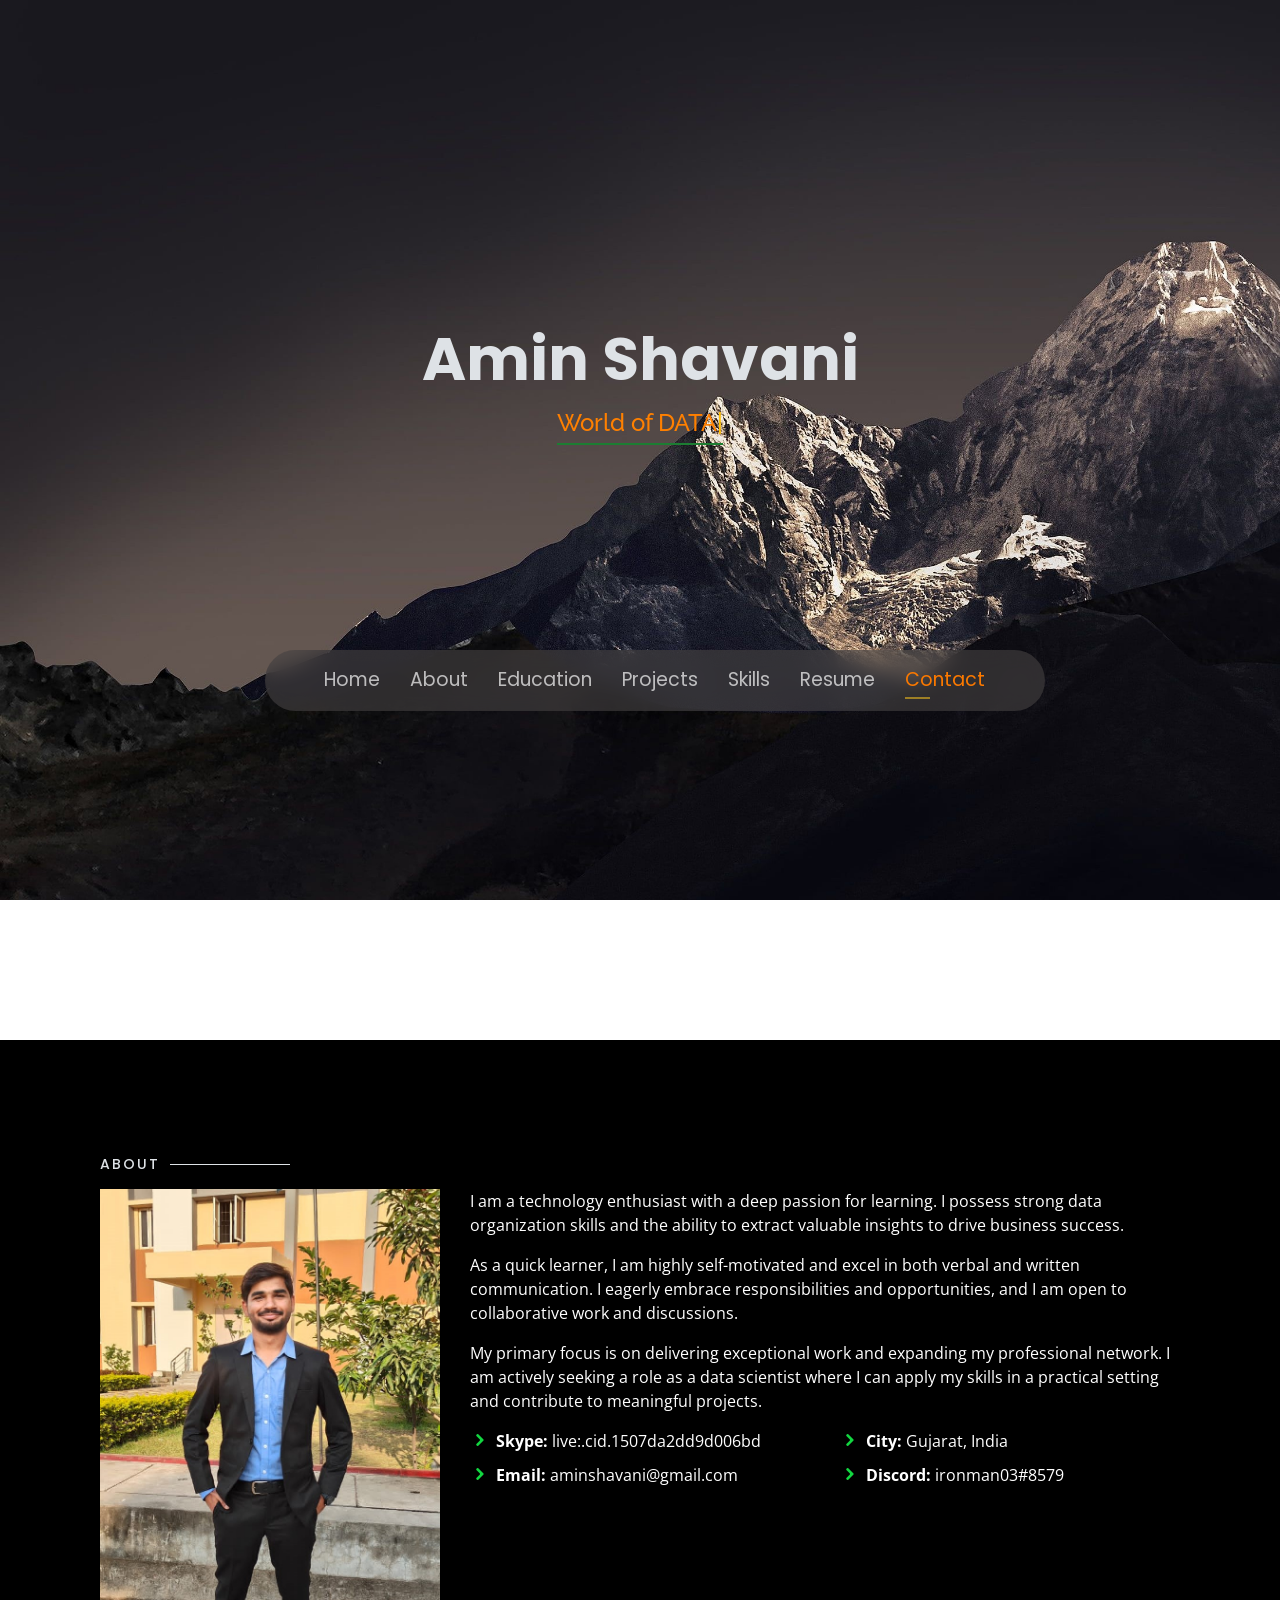
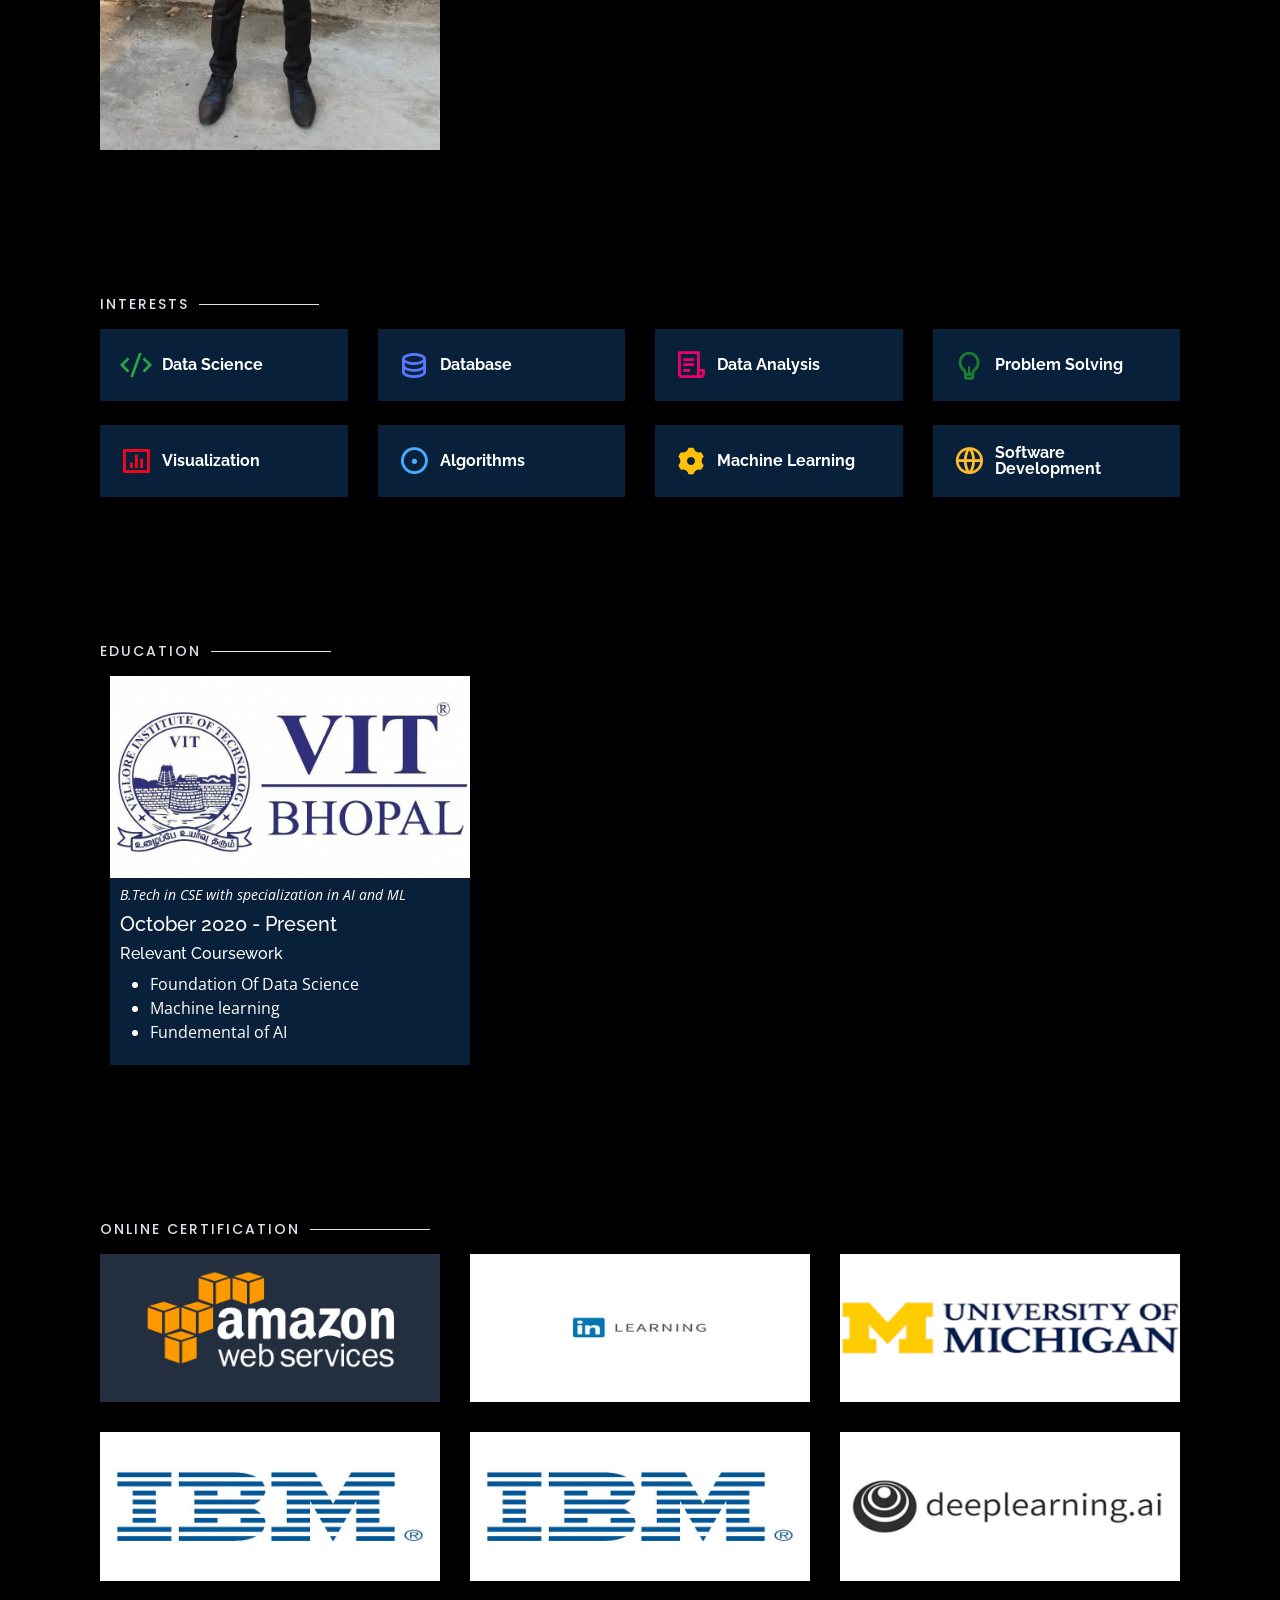
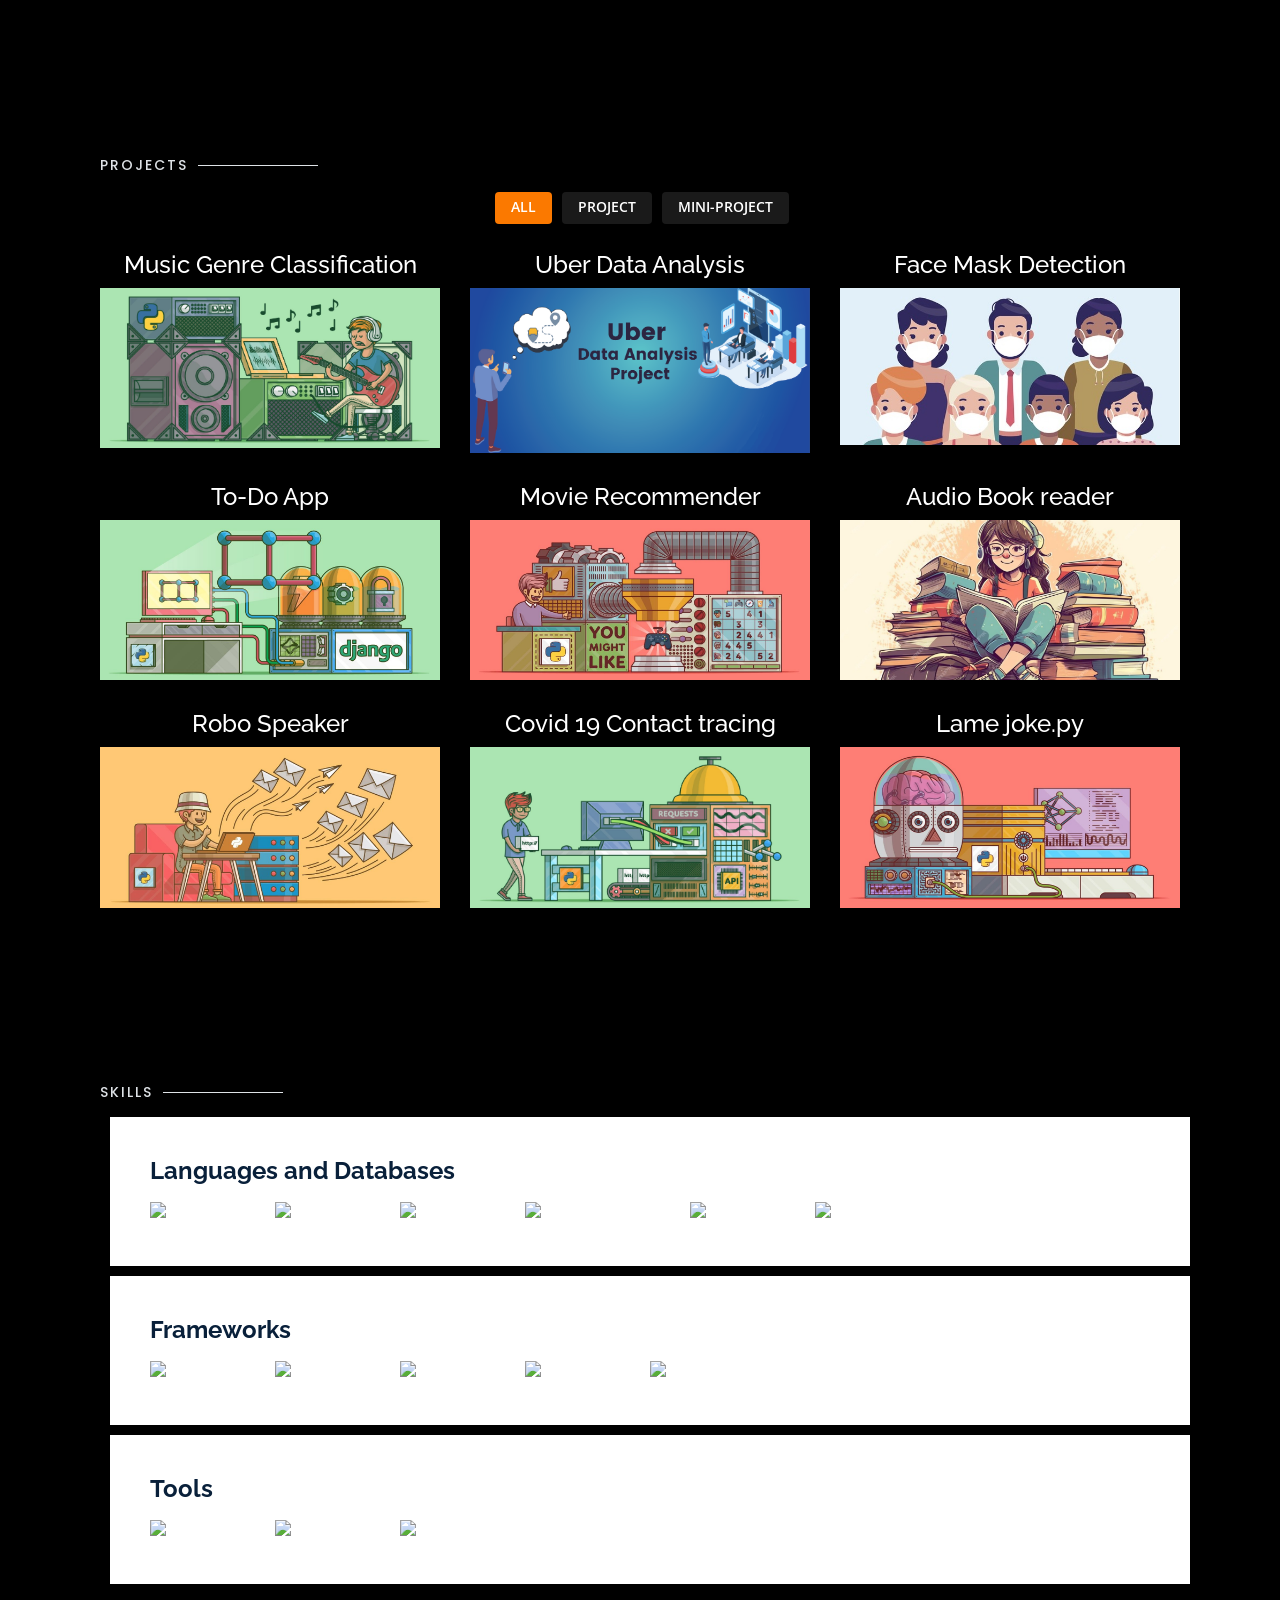
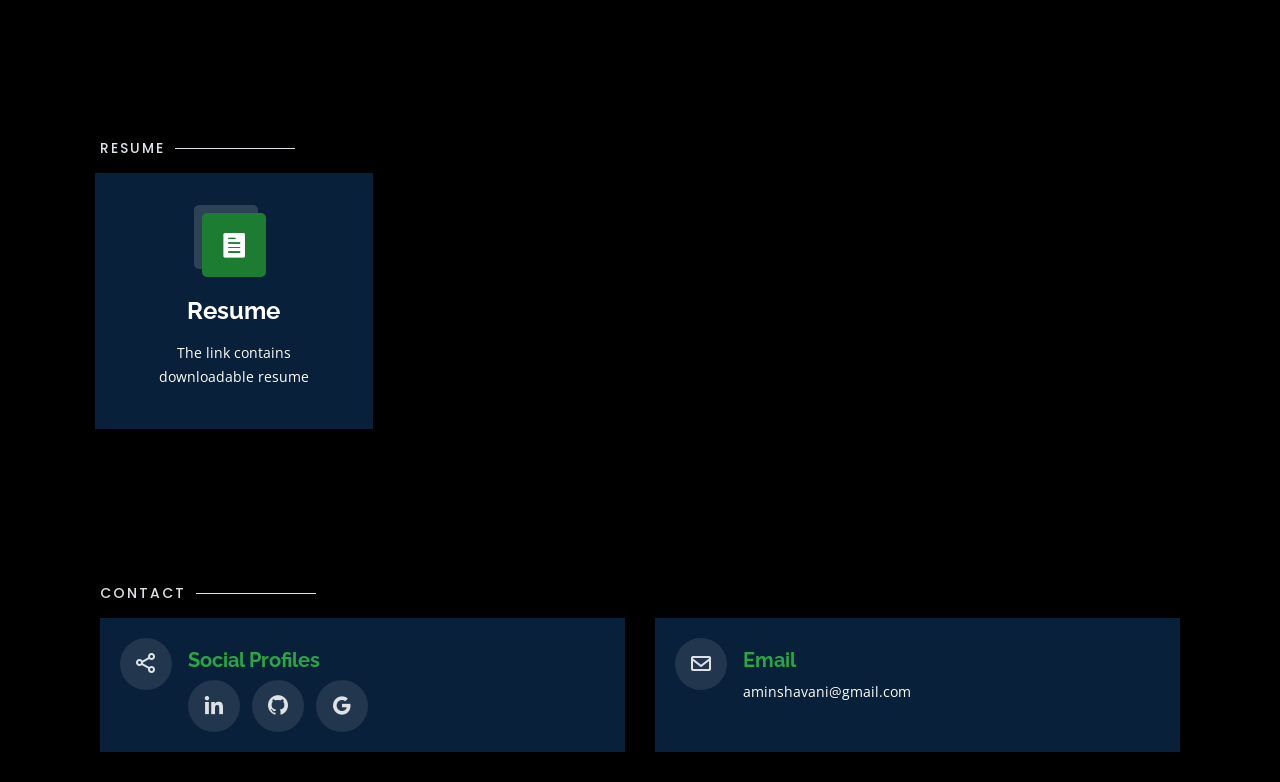
==== index.html @ e45971d3 "index.html" ====
<!DOCTYPE html>
<html lang="en">

<head>
  <!-- Google Tag Manager -->
  <script>(function(w,d,s,l,i){w[l]=w[l]||[];w[l].push({'gtm.start':
  new Date().getTime(),event:'gtm.js'});var f=d.getElementsByTagName(s)[0],
  j=d.createElement(s),dl=l!='dataLayer'?'&l='+l:'';j.async=true;j.src=
  'https://www.googletagmanager.com/gtm.js?id='+i+dl;f.parentNode.insertBefore(j,f);
  })(window,document,'script','dataLayer','GTM-5BB8W2X');</script>
  <!-- End Google Tag Manager -->
  <link rel="icon" type="image/png" href="/favicon.png"/>
  <meta charset="utf-8">
  <meta content="width=device-width, initial-scale=1.0" name="viewport">

  <title>Personal Portfolio</title>
  <meta content="" name="descriptison">
  <meta content="" name="keywords">

  <!-- Google Fonts -->
  <link href="https://fonts.googleapis.com/css?family=Open+Sans:300,300i,400,400i,600,600i,700,700i|Raleway:300,300i,400,400i,500,500i,600,600i,700,700i|Poppins:300,300i,400,400i,500,500i,600,600i,700,700i" rel="stylesheet">

  <!-- Vendor CSS Files -->
  <link href="assets/vendor/bootstrap/css/bootstrap.min.css" rel="stylesheet">
  <link href="assets/vendor/icofont/icofont.min.css" rel="stylesheet">
  <link href="assets/vendor/remixicon/remixicon.css" rel="stylesheet">
  <link href="assets/vendor/owl.carousel/assets/owl.carousel.min.css" rel="stylesheet">
  <link href="assets/vendor/boxicons/css/boxicons.min.css" rel="stylesheet">
  <link href="assets/vendor/venobox/venobox.css" rel="stylesheet">

  <!-- Template Main CSS File -->
  <link href="assets/css/style.css" rel="stylesheet">


  <!-- Global site tag (gtag.js) - Google Analytics -->
  <script async src="https://www.googletagmanager.com/gtag/js?id=UA-169007209-3"></script>
  <script>
    window.dataLayer = window.dataLayer || [];
    function gtag(){dataLayer.push(arguments);}
    gtag('js', new Date());

    gtag('config', 'UA-169007209-3');
  </script>


  <!-- =======================================================
  * Template Name: Personal - v2.1.0
  * Template URL: https://bootstrapmade.com/personal-free-resume-bootstrap-template/
  * Author: BootstrapMade.com
  * License: https://bootstrapmade.com/license/
  ======================================================== -->
</head>

<body>

   
  
  <!-- Google Tag Manager (noscript) -->
  <noscript><iframe src="https://www.googletagmanager.com/ns.html?id=GTM-5BB8W2X"
  height="0" width="0" style="display:none;visibility:hidden"></iframe></noscript>
  <!-- End Google Tag Manager (noscript) -->
  <!-- ======= Header ======= -->
  <header id="header" class="header-tops">

    <div class="container">
      <div class="name-heading">
      <h1><a href="index.html">Amin Shavani</a></h1>
      <h2 style="color:#fff"><span class="typing" style="color:#ff8000"></span></h2>
    </div>
      <div class="nav-container">
      <nav class="nav-menu">
        <ul>
          <li class="active"><a href="#header"> <span>Home</span></a></li>
          <li><a href="#about"><span>About</span></a></li>
          <li><a href="#education"> <span>Education</span></a></li>
        <!--  <li><a href="#experience"> <span>Experience</span></a></li> -->
<!--          <li><a href="#projects"> <span>Projects</span></a></li>-->
          <li><a href="#portfolio"> <span>Projects</span></a></li>
          <li><a href="#skills"> <span>Skills</span></a></li>
          <li><a href="https://drive.google.com/file/d/1o_YlbcgdzUmSx6z3-6n3ADZrxQpEF4VZ/view?usp=sharing" target="_blank"> <span>Resume</span></a></li>
          <!-- <li><a href="#links"> <span>Resume & Links</span></a></li> -->
          <li><a href="#contacts"> <span>Contact</span></a></li>
          


        </ul>
      </nav><!-- .nav-menu -->
    </div>

      <!-- <div class="social-links">
          <a href="https://www.linkedin.com/in/amin-shavani/" target="_blank" class="linkedin"><i class="bx bxl-linkedin"></i></a>
          <a href="https://github.com/MySpace03" target="_blank" class="github"><i class="bx bxl-github"></i></a>
          <a href="mailto:aminshavani@gmail.com" target="_blank" class="google"><i class="bx bxl-google"></i></a>

      </div> -->

    </div>
  </header><!-- End Header -->

  <!-- ======= About Section ======= -->
  <section id="about" class="about">

    <!-- ======= About Me ======= -->
    <div class="about-me container">

      <div class="section-title">
        <h2>About</h2>
      </div>

      <div class="row">
        <div class="col-lg-4" data-aos="fade-right">
          <img src="assets/img/profile1.jpg" class="img-fluid" alt="">
        </div>
        <div class="col-lg-8 pt-4 pt-lg-0 content" data-aos="fade-left">
          <p>I am a technology enthusiast with a deep passion for learning. I possess strong data organization skills and the ability to extract valuable insights to drive business success.
          </p>
          <p>
            As a quick learner, I am highly self-motivated and excel in both verbal and written communication. I eagerly embrace responsibilities and opportunities, and I am open to collaborative work and discussions.
          </p>
          <p>
            My primary focus is on delivering exceptional work and expanding my professional network. I am actively seeking a role as a data scientist where I can apply my skills in a practical setting and contribute to meaningful projects.
          </p>
          <div class="row">
            <div class="col-lg-6">
              <ul>
                <li><i class="icofont-rounded-right"></i> <strong>Skype:</strong> live:.cid.1507da2dd9d006bd</li>
                <li><i class="icofont-rounded-right"></i> <strong>Email:</strong> aminshavani@gmail.com</li>
              </ul>
            </div>
            <div class="col-lg-6">
              <ul>
                <li><i class="icofont-rounded-right"></i> <strong>City:</strong> Gujarat, India</li>
                <li><i class="icofont-rounded-right"></i> <strong>Discord:</strong> ironman03#8579</li>
              </ul>
            </div>
          </div>
        </div>
      </div>

    </div><!-- End About Me -->

    <!-- ======= Interests ======= -->
    <div class="interests container">

        <div class="section-title">
          <h2>Interests</h2>
        </div>
  
        <div class="row">
            <div class="col-lg-3 col-md-4 mt-0">
                <div class="icon-box">
                  <i class="ri-code-s-slash-fill" style="color: #28a745;"></i>
                  <h3>Data Science</h3>
                </div>
              </div>
          <div class="col-lg-3 col-md-4 mt-4 mt-md-0">
            <div class="icon-box">
              <i class="ri-database-2-line" style="color: #5578ff;"></i>
              <h3>Database</h3>
            </div>
          </div>
          <div class="col-lg-3 col-md-4 mt-4 mt-md-0">
            <div class="icon-box">
              <i class="ri-file-list-3-line" style="color: #e80368;"></i>
              <h3>Data Analysis</h3>
            </div>
          </div>
          <div class="col-lg-3 col-md-4 mt-4 mt-lg-0">
            <div class="icon-box">
              <i class="ri-lightbulb-line" style="color: #1c7d32;"></i>
              <h3>Problem Solving</h3>
            </div>
          </div>
          <div class="col-lg-3 col-md-4 mt-4">
            <div class="icon-box">
              <i class="ri-bar-chart-box-line" style="color: #f1081f;"></i>
              <h3>Visualization</h3>
            </div>
          </div>
          <div class="col-lg-3 col-md-4 mt-4">
            <div class="icon-box">
              <i class="ri-focus-line" style="color: #47aeff;"></i>
              <h3>Algorithms</h3>
            </div>
          </div>
          <div class="col-lg-3 col-md-4 mt-4">
            <div class="icon-box">
              <i class="ri-settings-3-fill" style="color: #ffc107;"></i>
              <h3>Machine Learning</h3>
            </div>
          </div>
          <div class="col-lg-3 col-md-4 mt-4">
            <div class="icon-box">
              <i class="ri-global-line" style="color: #ffbb2c;"></i>
              <h3>Software Development</h3>
            </div>
          </div>
        </div>
  
      </div><!-- End Interests -->
  </section><!-- End About Section -->



  <!-- ======= Education Section ======= -->
  <section id="education" class="services">
    <div class="container">
      <div class="section-title">
        <h2>Education</h2>
      </div>
      <div class="row">
        <div class="col-lg-12" data-aos="fade-up" style="display: inline-block;">


            <div class="col-md-4 mt-4 mt-md-0 icon-box" data-aos="fade-up" data-aos-delay="100" style="padding:0px 0px;padding-bottom: 5px;display: inline-block;">
              <img src="assets/img/education/VIT.jpg" class="img-fluid" alt="">
              <p style="text-align:left;color:#fff;padding: 5px 10px;"><em>B.Tech in CSE with specialization in AI and ML</em></p>
              <h5 style="text-align:left;padding: 0px 10px;">October 2020 - Present</h5>
              <h6 style="text-align:left;color:#fff;padding: 0px 10px;">Relevant Coursework</h6>
              <ul style="text-align:left;color:#fff;">
                <li>Foundation Of Data Science</li>
                <li>Machine learning</li>
                <li>Fundemental of AI</li>
              </ul>
            </div>
          </div>
        </div>
      </div>


    <div class="portfolio">
    <div class="container">
      <div class="certificates">
        <h2>Online Certification</h2>
      </div>

      <div class="row portfolio-container" style="position: relative; height: 437.75px;">

         <div class="col-lg-4 col-md-6 portfolio-item filter-app" style="position: absolute; left: 0px; top: 0px;">
          <div class="portfolio-wrap">
            <img src="assets/img/certification/aws.png" class="img-fluid" alt="">
            <div class="portfolio-info">
              <h4>AWS Certified Cloud Practitioner</h4>
              <div class="portfolio-links">
                <a href="https://www.credly.com/badges/45cb17e4-c57f-4229-82e7-e0ae1e845166/linked_in_profile" target="_blank" title="Certificate"><i class="bx bx-link"></i></a>
              </div>
            </div>
           </div>
          </div>

        <div class="col-lg-4 col-md-6 portfolio-item filter-app" style="position: absolute; left: 370px; top: 0px;">
          <div class="portfolio-wrap">
            <img src="assets/img/certification/ll.jpg" class="img-fluid" alt="">
            <div class="portfolio-info">
              <h4>Machine Learning with Scikit-Learn</h4>
              <div class="portfolio-links">
                <a href="https://www.linkedin.com/learning/certificates/8194d79da0730b134f140f9d8c2a388b94691e7d268fadad6fa3d501c4bd02d1" target="_blank" title="Certificate"><i class="bx bx-link"></i></a>
              </div>
            </div>
          </div>
        </div>

        <div class="col-lg-4 col-md-6 portfolio-item filter-app" style="position: absolute; left: 740px; top: 0px;">
          <div class="portfolio-wrap">
            <img src="assets/img/certification/michgan.png" class="img-fluid" alt="">
            <div class="portfolio-info">
              <h4>Applied Machine Learning in Python</h4>
              <div class="portfolio-links">
                <a href="https://coursera.org/share/f3db84c39bcfed9d39e4938306a79c45" target="_blank" title="Certificate"><i class="bx bx-link"></i></a>
              </div>
            </div>
          </div>
        </div>

        <div class="col-lg-4 col-md-6 portfolio-item filter-project" style="position: absolute; left: 0px; top: 218.875px;">
          <div class="portfolio-wrap">
            <img src="assets/img/certification/ibm.jpg" class="img-fluid" alt="">
            <div class="portfolio-info">
              <h4>Python for Data Science, AI & Development</h4>
              <div class="portfolio-links">
                <a href="https://coursera.org/share/334b9d82f57e9e93b99a0fcf119d602b" target="_blank" title="Certificate"><i class="bx bx-link"></i></a>
              </div>
            </div>
          </div>
        </div>

        <div class="col-lg-4 col-md-6 portfolio-item filter-project" style="position: absolute; left: 370px; top: 218.875px;">
          <div class="portfolio-wrap">
            <img src="assets/img/certification/ibm.jpg" class="img-fluid" alt="">
            <div class="portfolio-info">
              <h4>Python Project for Data Science</h4>
              <div class="portfolio-links">
                <a href="https://coursera.org/share/0b505a5bdf4d3d02795ca43968b7b006" target="_blank" title="Certificate"><i class="bx bx-link"></i></a>
              </div>
            </div>
          </div>
        </div>


        <div class="col-lg-4 col-md-6 portfolio-item filter-project" style="position: absolute; left: 740px; top: 218.875px;">
          <div class="portfolio-wrap">
            <img src="assets/img/certification/dai.jpg" class="img-fluid" alt="">
            <div class="portfolio-info">
              <h4>Supervised Machine Learning: Regression and Classification</h4>
              <div class="portfolio-links">
                <a href="https://coursera.org/share/fa07ea891b486078b5d1310cb1d81a7a" target="_blank" title="Certificate"><i class="bx bx-link"></i></a>
              </div>
            </div>
          </div>
        </div>

      </div>
    </div>
    </div>  

  </section>
  <!-- End Education Section -->



  <!-- Start Experience Section -->
  <!--
  <section id="experience" class="services">
    <div class="container">
      <div class="section-title">
        <h2>Experience</h2>
      </div>
      <div class="row">
          <div class="col-lg-12" data-aos="fade-up">
              <div class="col-md-12 mt-4 mt-md-0 icon-box" data-aos="fade-up" data-aos-delay="100">
                <h4 style="text-align:left;"><a style="color:#12d640">Smart Internz</a><br> </h4>
                <h5 style="text-align:left;">May-2023 June-2023</h5>
                <p style="text-align:left;color:#fff"><em> Externship Applied Data Science </em></p>
                <ul style="text-align:left;">
                  <li>Developed and deployed machine learning models using Flask framework, integrating predictive 
                    algorithms into web applications, resulting in a 40% reduction in customer support issues and 
                    enhancing user experiences.</li>
                  <li>Proficient in utilizing a wide range of data visualization tools to effectively present complex 
                    information and drive data-informed decision-making.</li>
                  <li>Successfully completed a live project under expert mentorship, gaining valuable hands-on experience 
                    and demonstrating the ability to thrive in a collaborative, real-world environment.</li>
                </ul>
              </div>
    </div>
  </section>
  -->

  <!-- End Experience Section -->



  <!-- Start Project Section -->
  <section id="portfolio" class="portfolio">
    <div class="container">

      <div class="section-title">
        <h2>Projects</h2>
      </div>

      <div class="row">
        <div class="col-lg-12 d-flex justify-content-center">
          <ul id="portfolio-flters">
            <li data-filter="*" class="filter-active">All</li>
            <li data-filter=".filter-app">project</li>
            <li data-filter=".filter-project">mini-project</li>
          </ul>
        </div>
      </div>

      <div class="row portfolio-container">

        <div class="col-lg-4 col-md-6 portfolio-item filter-app">
          <center><h4>Music Genre Classification</h4></center>
          <div class="portfolio-wrap">
            <img src="assets/img/project/musicplayer.jpg" class="img-fluid" alt="">
            <div class="portfolio-info">
              
              <div class="portfolio-links">
                <a href="projects/musicplayer.html" data-gall="portfolioDetailsGallery" data-vbtype="iframe" class="venobox" title="Project Details"><i class="bx bx-info-circle"></i></a>
              </div>
            </div>
          </div>
        </div>

        <div class="col-lg-4 col-md-6 portfolio-item filter-app">
          <center><h4>Uber Data Analysis</h4></center>
          <div class="portfolio-wrap">
            <img src="assets/img/project/uber data analytics.png" class="img-fluid" alt="">
            <div class="portfolio-info">
              <div class="portfolio-links">
                <a href="projects/uberanalysis.html" data-gall="portfolioDetailsGallery" data-vbtype="iframe" class="venobox" title="Project Details"><i class="bx bx-info-circle"></i></a>
              </div>
            </div>
          </div>
        </div>

        <div class="col-lg-4 col-md-6 portfolio-item filter-app">
          <center><h4>Face Mask Detection</h4></center>
          <div class="portfolio-wrap">
            <img src="assets/img/project/facemask.jpg" class="img-fluid" alt="">
            <div class="portfolio-info">
              <div class="portfolio-links">
                <a href="projects/Facemask.html" data-gall="portfolioDetailsGallery" data-vbtype="iframe" class="venobox" title="Project Details"><i class="bx bx-info-circle"></i></a>
              </div>
            </div>
          </div>
        </div>

        

        <div class="col-lg-4 col-md-6 portfolio-item filter-app">
          <center><h4>To-Do App</h4></center>
          <div class="portfolio-wrap">
            <img src="assets/img/project/todo.jpg" class="img-fluid" alt="">
            <div class="portfolio-info">
              <div class="portfolio-links">
                <a href="projects/todo.html" data-gall="portfolioDetailsGallery" data-vbtype="iframe" class="venobox" title="Project Details"><i class="bx bx-info-circle"></i></a>
              </div>
            </div>
          </div>
        </div>

        <div class="col-lg-4 col-md-6 portfolio-item filter-app">
          <center><h4>Movie Recommender</h4></center>
          <div class="portfolio-wrap">
            <img src="assets/img/project/recommender.jpg" class="img-fluid" alt="">
            <div class="portfolio-info">
              
              <div class="portfolio-links">
                <a href="projects/recommender.html" data-gall="portfolioDetailsGallery" data-vbtype="iframe" class="venobox" title="Project Details"><i class="bx bx-info-circle"></i></a>
              </div>
            </div>
          </div>
        </div>

        <div class="col-lg-4 col-md-6 portfolio-item filter-project">
          <!-- <br> -->
          <center><h4>Audio Book reader</h4></center>
          <div class="portfolio-wrap">
            <img src="assets/img/project/audiobook ai.jpg" class="img-fluid" alt="">
            <div class="portfolio-info">
              <div class="portfolio-links">
                <a href="projects/audiobook.html" data-gall="portfolioDetailsGallery" data-vbtype="iframe" class="venobox" title="Project Details"><i class="bx bx-info-circle"></i></a>
              </div>
            </div>
          </div>
        </div>

        <div class="col-lg-4 col-md-6 portfolio-item filter-project">
          <center><h4>Robo Speaker</h4></center>
          <div class="portfolio-wrap">
            <img src="assets/img/project/robospeaker.jpg" class="img-fluid" alt="">
            <div class="portfolio-info">
              <div class="portfolio-links">
                <a href="projects/robospeaker.html" data-gall="portfolioDetailsGallery" data-vbtype="iframe" class="venobox" title="Project Details"><i class="bx bx-info-circle"></i></a>
              </div>
            </div>
          </div>
        </div>

        <div class="col-lg-4 col-md-6 portfolio-item filter-app">
          <center><h4>Covid 19 Contact tracing</h4></center>
          <div class="portfolio-wrap">
            <img src="assets/img/project/ml.jpg" class="img-fluid" alt="">
            <div class="portfolio-info">
              <div class="portfolio-links">
                <a href="projects/ml.html" data-gall="portfolioDetailsGallery" data-vbtype="iframe" class="venobox" title="Project Details"><i class="bx bx-info-circle"></i></a>
              </div>
            </div>
          </div>
        </div>

        

        <div class="col-lg-4 col-md-6 portfolio-item filter-project">
          <!-- <br> -->
          <center><h4>Lame joke.py</h4></center>
          <div class="portfolio-wrap">
            <img src="assets/img/project/lame.jpg" class="img-fluid" alt="">
            <div class="portfolio-info">
              <div class="portfolio-links">
                <a href="projects/lame.html" data-gall="portfolioDetailsGallery" data-vbtype="iframe" class="venobox" title="Project Details"><i class="bx bx-info-circle"></i></a>
              </div>
            </div>
          </div>
        </div>

      </div>
    </div>
  </section>

  <!-- End Project Section -->



  <!-- Start Skills Section -->

  <section id="skills" class="services">
    <div class="container">
      <div class="section-title">
        <h2>Skills</h2>
      </div>
      <div class="row">
        <div class="col-lg-12" data-aos="fade-up">
          <div class="col-md-12 mt-4 mt-md-0 icon-box" data-aos="fade-up" data-aos-delay="100" style="background:#fff">
            <h4 style="text-align:left;color:#09203a">Languages and Databases</h4>
                <p style="text-align:left;">
                  <img src="https://www.vectorlogo.zone/logos/python/python-horizontal.svg" alt="vectorlogo.zone" height="50" width="150">
                  <img src="https://www.vectorlogo.zone/logos/java/java-horizontal.svg" alt="vectorlogo.zone" height="50" width="120">
                  <img src="https://www.vectorlogo.zone/logos/w3_html5/w3_html5-ar21.svg" alt="vectorlogo.zone">
                  <img src="https://upload.wikimedia.org/wikipedia/commons/d/d5/CSS3_logo_and_wordmark.svg" alt="upload.wikimedia.org" height="60" width="90">
                  <img src="https://www.vectorlogo.zone/logos/mysql/mysql-horizontal.svg" alt="vectorlogo.zone" height="70" width="130">
                  <img src="https://www.vectorlogo.zone/logos/postgresql/postgresql-horizontal.svg" alt="vectorlogo.zone" height="50" width="190">

                </p>
            </div>
            <div class="col-md-12 mt-4 mt-md-0 icon-box" data-aos="lefade-up" data-aos-delay="100" style="background:#fff">
              <h4 style="text-align:left;color:#09203a">Frameworks</h4>
                <p style="text-align:left;">
                  <img src="https://www.vectorlogo.zone/logos/pocoo_flask/pocoo_flask-ar21.svg" alt="vectorlogo.zone">
                  <img src="https://www.vectorlogo.zone/logos/tensorflow/tensorflow-ar21.svg" alt="vectorlogo.zone">
                  <img src="https://www.vectorlogo.zone/logos/pytorch/pytorch-ar21.svg" alt="vectorlogo.zone">
                  <img src="https://www.vectorlogo.zone/logos/opencv/opencv-ar21.svg" alt="vectorlogo.zone">
                  <img src="https://upload.wikimedia.org/wikipedia/commons/0/05/Scikit_learn_logo_small.svg" alt="upload.wikimedia.org" width="90" height="70">
              </p>
          </div>
          <div class="col-md-12 mt-4 mt-md-0 icon-box" data-aos="lefade-up" data-aos-delay="100" style="background:#fff">
              <h4 style="text-align:left;color:#09203a">Tools</h4>
                <p style="text-align:left;">
                  <img src="https://www.vectorlogo.zone/logos/git-scm/git-scm-ar21.svg" alt="vectorlogo.zone">
                  <img src="https://www.vectorlogo.zone/logos/amazon_aws/amazon_aws-ar21.svg" alt="vectorlogo.zone">
                  <img src="https://www.vectorlogo.zone/logos/jupyter/jupyter-ar21.svg" alt="vectorlogo.zone">
              </p>
          </div>
        </div>
      </div>
    </div>
  </section>

  <!-- End Skills Section -->




  <!-- Start Links section -->
  <section id="links" class="services">
    <div class="container">
      <div class="section-title">
        <h2>Resume</h2>
      </div>
      <div class="row">
        <div class="col-md-3 mt-4 mt-md-0 icon-box" data-aos="fade-up" data-aos-delay="100">
          <a href="https://drive.google.com/file/d/1iHBNV2UkH5LkhAP-1hYRZ2Ez_BQ6g4S7/view?usp=sharing" target="_blank"><div class="icon"><i class="icofont-page"></i></div></a>
          <h4 class="title"><a href="https://drive.google.com/file/d/1iHBNV2UkH5LkhAP-1hYRZ2Ez_BQ6g4S7/view?usp=sharing" target="_blank">Resume</a></h4>
          <p class="description" style="color:#fff;">The link contains downloadable resume</p>
        </div>  
      </div>
    </div>
  </section> <!--End Links Section -->


  <!-- Start Contact Section -->

  <section id="contacts" class="contact">
    <div class="container">

      <div class="section-title">
        <h2>Contact</h2>
      </div>

      <div class="row mt-2">
        <div class="col-md-6 mt-4 mt-md-0 d-flex align-items-stretch">
          <div class="info-box">
            <i class="bx bx-share-alt"></i>
            <h3>Social Profiles</h3>
            <div class="social-links">
              <a href="https://www.linkedin.com/in/amin-shavani" target="_blank" class="linkedin"><i class="bx bxl-linkedin"></i></a>
              <a href="https://www.github.com/MySpace03" target="_blank" class="github"><i class="bx bxl-github"></i></a>
              <a href="mailto:aminshavani@gmail.com" target="_blank" class="google"><i class="bx bxl-google"></i></a>
            </div>
          </div>
        </div>
        <div class="col-md-6 d-flex align-items-stretch">
          <div class="info-box">
            <i class="bx bx-envelope"></i>
            <h3>Email</h3>
            <p>aminshavani@gmail.com</herf></p>
          </div>
        </div>
      </div>
  </section>

  <!-- End Contact Section -->

  <!-- Vendor JS Files -->
  <script src="assets/vendor/jquery/jquery.min.js"></script>
  <script src="assets/vendor/bootstrap/js/bootstrap.bundle.min.js"></script>
  <script src="assets/vendor/jquery.easing/jquery.easing.min.js"></script>
  <script src="assets/vendor/php-email-form/validate.js"></script>
  <script src="assets/vendor/waypoints/jquery.waypoints.min.js"></script>
  <script src="assets/vendor/counterup/counterup.min.js"></script>
  <script src="assets/vendor/owl.carousel/owl.carousel.min.js"></script>
  <script src="assets/vendor/isotope-layout/isotope.pkgd.min.js"></script>
  <script src="assets/vendor/venobox/venobox.min.js"></script>
  <script src="assets/vendor/typed.js/typed.min.js"></script>
  <script type="text/javascript">
    var typed = new Typed('.typing',{
      strings: ["World of DATA"],
      loop: true,
      typeSpeed: 100,
      backSpeed: 60
    });
  </script>

  <!-- Template Main JS File -->
  <script src="assets/js/main.js"></script>

</body>

</html>
---- assets/css/style.css ----
/**
* Template Name: Personal - v2.1.0
* Template URL: https://bootstrapmade.com/personal-free-resume-bootstrap-template/
* Author: BootstrapMade.com
* License: https://bootstrapmade.com/license/
*/

/*--------------------------------------------------------------
# General
--------------------------------------------------------------*/
html {
  scroll-behavior: smooth;
}

body {
  font-family: "Open Sans", sans-serif;
  color: #fff;
  position: relative;
  background: transparent;
}

body::before {
  content: "";
  position: fixed;
  background: #000000;
  background-size: cover;
  left: 0;
  right: 0;
  top: 0;
  height: 100vh;
  /* background-image: url("../img/background/mountain.jpg"); */
  
}

@media (min-width: 1024px) {
  body::before {
    background-attachment: fixed;
  }
}

a {
  color: #12d640;
}

a:hover {
  color: #12d640;
  text-decoration: none;
}

h1,
h2,
h3,
h4,
h5,
h6 {
  font-family: "Raleway", sans-serif;
}

/*--------------------------------------------------------------
# Header
--------------------------------------------------------------*/
#header {
  transition: ease-in-out 0s;
  position: relative;
  height: 100vh;
  display: flex;
  align-items: center;
  z-index: 997;
  overflow-y: auto;
  background-image: url("../img/background/mountain.jpg");
  background-size: cover;
}

#header * {
  transition: ease-in-out 0s;
}

#header h1 {
  font-size: 48px;
  margin-top: 0px;
  padding: 0;
  line-height: 1;
  font-weight: 700;
  font-family: "Poppins", sans-serif;
}

#header h1 a,
#header h1 a:hover {
  color: #dee2e6;
  line-height: 1;
  display: inline-block;
  font-size: 60px;

}

#header h2 {
  font-size: 24px;
  margin-top: 20px;
  color: #12d640;
}

#header h2 span {
  color: #ffc107;
  border-bottom: 2px solid #1c7d32;
  padding-bottom: 6px;
}

#header img {
  padding: 0;
  margin: 0;
}

#header .social-links {
  margin-top: 40px;
  display: flex;
}

#header .social-links a {
  font-size: 16px;
  display: flex;
  justify-content: center;
  align-items: center;
  background: rgba(255, 255, 255, 0.1);
  color: #fff;
  line-height: 1;
  margin-right: 8px;
  border-radius: 50%;
  width: 40px;
  height: 40px;
}

#header .social-links a:hover {
  background: #1c7d32;
}

@media (max-width: 992px) {
  #header h1 {
    font-size: 36px;
  }
  #header h2 {
    font-size: 20px;
    line-height: 30px;
  }
  #header .social-links {
    margin-top: 15px;
  }
  #header .container {
    display: flex;
    flex-direction: column;
    align-items: center;
  }
}

/*--------------------------------------------------------------
# Navigation Menu
--------------------------------------------------------------*/
/* Desktop Navigation */

.nav-container {
  background-color: rgb(70, 67, 68, 0.6);
  backdrop-filter: blur(10px);
  padding: 1rem 0 1rem 0;
  display: flex;
  border-radius: 40px;
  /* overflow: scroll; */
  scroll-behavior: smooth;
  scroll-snap-type: x mandatory;
  margin-top: 22rem;
  width: 780px;
  margin-left: 180px;
}

.fixed-nav {
  position: fixed;
  width: 780px;
  margin: 0 0 0 180px;
  top: 20px;
}

.nav-menu ul {
  display: flex;
  list-style: none;
  position: relative;
  /* left: 110px; */
  margin: 0 0 0 1.2rem;
}

.nav-menu li + li {
  margin-left: 30px;
}

.nav-menu a {
  display: block;
  position: relative;
  color: #ffffffaf;
  font-size: 19px;
  font-family: "Poppins", sans-serif;
  font-weight: 400;
}

.nav-menu a:before {
  content: "";
  position: absolute;
  width: 0;
  height: 2px;
  bottom: -4px;
  left: 0;
  background-color: #9e7f25;
  visibility: hidden;
  width: 0px;
  transition: all 0.3s ease-in-out 0s;
}

.nav-menu a:hover:before,
.nav-menu li:hover > a:before,
.nav-menu .active > a:before {
  visibility: visible;
  width: 25px;
}

.nav-menu a:hover,
.nav-menu .active > a,
.nav-menu li:hover > a {
  color: #fb7900;
  text-decoration: none;
}

/* Mobile Navigation */
.mobile-nav-toggle {
  position: fixed;
  right: 15px;
  top: 15px;
  z-index: 9998;
  border: 0;
  background: none;
  font-size: 24px;
  transition: all 0.4s;
  outline: none !important;
  line-height: 1;
  cursor: pointer;
  text-align: right;
}

.mobile-nav-toggle i {
  color: #fff;
}

.mobile-nav {
  position: fixed;
  top: 55px;
  right: 15px;
  bottom: 15px;
  left: 15px;
  z-index: 9999;
  overflow-y: auto;
  background: rgba(0, 0, 0, 0.7);
  transition: ease-in-out 0s;
  opacity: 0;
  visibility: hidden;
  border-radius: 10px;
  padding: 10px 0;
  border: 2px solid rgba(255, 255, 255, 0.12);
}

.mobile-nav * {
  margin: 0;
  padding: 0;
  list-style: none;
}

.mobile-nav a {
  display: block;
  position: relative;
  color: #fff;
  padding: 10px 20px;
  font-weight: 500;
  outline: none;
}

.mobile-nav a:hover,
.mobile-nav .active > a,
.mobile-nav li:hover > a {
  color: #1c7d32;
  text-decoration: none;
}

.mobile-nav-overly {
  width: 100%;
  height: 100%;
  z-index: 9997;
  top: 0;
  left: 0;
  position: fixed;
  background: rgba(9, 9, 9, 0.6);
  overflow: hidden;
  display: none;
  transition: ease-in-out 0s;
}

.mobile-nav-active {
  overflow: hidden;
}

.mobile-nav-active .mobile-nav {
  opacity: 1;
  visibility: visible;
}

.mobile-nav-active .mobile-nav-toggle i {
  color: #fff;
}

/* Header Top */

.name-heading {
  position: relative;
  top: 140px;
  text-align: center;
}

#header.header-top {
  height: 90px;
  position: fixed;
  left: 0;
  top: 0;
  right: 0;
  background: #09203a;
}

#header.header-top .social-links,
#header.header-top h2 {
  display: none;
}

#header.header-top h1 {
  margin-right: auto;
  font-size: 36px;
}

#header.header-top .container {
  display: flex;
  align-items: center;
}

#header.header-top .nav-menu {
  margin: 0;
}

@media (max-width: 768px) {
  #header.header-top {
    height: 60px;
  }
  #header.header-top h1 {
    font-size: 26px;
  }
}

/*--------------------------------------------------------------
# Sections General
--------------------------------------------------------------*/


section {
  overflow: hidden;
  position: relative;
  width: 100%;
  top: 140px;
  bottom: 100%;
  /* opacity: 0; */
  z-index: 2;
  background: black;
}

section.section-show {
  top: 70px;
  bottom: auto;
  opacity: 1;
  padding-bottom: 0px;
}

section .container {
  background: rgba(0, 0, 0, 0);
  padding: 30px;
  padding-top: 120px;
}

@media (max-width: 768px) {
  section {
    top: 120px;
  }
  section.section-show {
    top: 80px;
  }
}

.certificates h2 {
  font-size: 14px;
  font-weight: 500;
  padding: 0;
  line-height: 1px;
  margin: 0 0 20px 0;
  letter-spacing: 2px;
  text-transform: uppercase;
  color: #dee2e6;
  font-family: "Poppins", sans-serif;
}

.certificates h2::after {
  content: "";
  width: 120px;
  height: 1px;
  display: inline-block;
  background: #dee2e6;
  margin: 4px 10px;
}

.section-title h2 {
  font-size: 14px;
  font-weight: 500;
  padding: 0;
  line-height: 1px;
  margin: 0 0 20px 0;
  letter-spacing: 2px;
  text-transform: uppercase;
  color: #dee2e6;
  font-family: "Poppins", sans-serif;
}

.section-title h2::after {
  content: "";
  width: 120px;
  height: 1px;
  display: inline-block;
  background: #dee2e6;
  margin: 4px 10px;
}

.section-title p {
  margin: 0;
  margin: -15px 0 15px 0;
  font-size: 36px;
  font-weight: 700;
  text-transform: uppercase;
  font-family: "Poppins", sans-serif;
  color: #fff;
}

/*--------------------------------------------------------------
# About
--------------------------------------------------------------*/
.about-me .content h3 {
  font-weight: 700;
  font-size: 26px;
  color: #1c7d32;
}

.about-me .content ul {
  list-style: none;
  padding: 0;
}

.about-me .content ul li {
  padding-bottom: 10px;
}

.about-me .content ul i {
  font-size: 20px;
  padding-right: 2px;
  color: #1c7d32;
}

.about-me .content p:last-child {
  margin-bottom: 0;
}

/*--------------------------------------------------------------
# Counts
--------------------------------------------------------------*/
.counts {
  padding: 70px 0 60px;
}

.counts .count-box {
  padding: 30px 30px 25px 30px;
  width: 100%;
  position: relative;
  text-align: center;
  background: rgba(255, 255, 255, 0.08);
}

.counts .count-box i {
  position: absolute;
  top: -25px;
  left: 50%;
  transform: translateX(-50%);
  font-size: 24px;
  background: rgba(255, 255, 255, 0.1);
  padding: 12px;
  color: #1c7d32;
  border-radius: 50px;
}

.counts .count-box span {
  font-size: 36px;
  display: block;
  font-weight: 600;
  color: #fff;
}

.counts .count-box p {
  padding: 0;
  margin: 0;
  font-family: "Raleway", sans-serif;
  font-size: 14px;
}

/*--------------------------------------------------------------
# Skills
--------------------------------------------------------------*/
.skills .progress {
  height: 50px;
  display: block;
  background: none;
}

.skills .progress .skill {
  padding: 0;
  margin: 0 0 6px 0;
  text-transform: uppercase;
  display: block;
  font-weight: 600;
  font-family: "Poppins", sans-serif;
  color: #fff;
}

.skills .progress .skill .val {
  float: right;
  font-style: normal;
}

.skills .progress-bar-wrap {
  background: rgba(255, 255, 255, 0.15);
}

.skills .progress-bar {
  width: 1px;
  height: 10px;
  transition: 0.9s;
  background-color: #1c7d32;
}

/*--------------------------------------------------------------
# Interests
--------------------------------------------------------------*/
.interests .icon-box {
  display: flex;
  align-items: center;
  padding: 20px;
  background: #09203a;
  transition: ease-in-out 0.3s;
}

.interests .icon-box i {
  font-size: 32px;
  padding-right: 10px;
  line-height: 1;
}

.interests .icon-box h3 {
  font-weight: 700;
  margin: 0;
  padding: 0;
  line-height: 1;
  font-size: 16px;
  color: #fff;
}

.interests .icon-box:hover {
  background: #042b56eb;
}

/*--------------------------------------------------------------
# Testimonials
--------------------------------------------------------------*/
.testimonials .testimonial-item {
  box-sizing: content-box;
  min-height: 320px;
}

.testimonials .testimonial-item .testimonial-img {
  width: 90px;
  border-radius: 50%;
  margin: -40px 0 0 40px;
  position: relative;
  z-index: 2;
  border: 6px solid rgba(255, 255, 255, 0.12);
}

.testimonials .testimonial-item h3 {
  font-size: 18px;
  font-weight: bold;
  margin: 10px 0 5px 45px;
  color: #fff;
}

.testimonials .testimonial-item h4 {
  font-size: 14px;
  color: #999;
  margin: 0 0 0 45px;
}

.testimonials .testimonial-item .quote-icon-left,
.testimonials .testimonial-item .quote-icon-right {
  color: rgba(255, 255, 255, 0.25);
  font-size: 26px;
}

.testimonials .testimonial-item .quote-icon-left {
  display: inline-block;
  left: -5px;
  position: relative;
}

.testimonials .testimonial-item .quote-icon-right {
  display: inline-block;
  right: -5px;
  position: relative;
  top: 10px;
}

.testimonials .testimonial-item p {
  font-style: italic;
  margin: 0 15px 0 15px;
  padding: 20px 20px 60px 20px;
  background: rgba(255, 255, 255, 0.1);
  position: relative;
  border-radius: 6px;
  position: relative;
  z-index: 1;
}

.testimonials .owl-nav,
.testimonials .owl-dots {
  margin-top: 5px;
  text-align: center;
}

.testimonials .owl-dot {
  display: inline-block;
  margin: 0 5px;
  width: 12px;
  height: 12px;
  border-radius: 50%;
  background-color: rgba(255, 255, 255, 0.3) !important;
}

.testimonials .owl-dot.active {
  background-color: #1c7d32 !important;
}

@media (max-width: 767px) {
  .testimonials {
    margin: 30px 10px;
  }
}

/*--------------------------------------------------------------
# Resume
--------------------------------------------------------------*/
.resume .resume-title {
  font-size: 26px;
  font-weight: 700;
  margin-top: 20px;
  margin-bottom: 20px;
  color: #fff;
}

.resume .resume-item {
  padding: 0 0 20px 20px;
  margin-top: -2px;
  border-left: 2px solid rgba(255, 255, 255, 0.2);
  position: relative;
}

.resume .resume-item h4 {
  line-height: 18px;
  font-size: 18px;
  font-weight: 600;
  text-transform: uppercase;
  font-family: "Poppins", sans-serif;
  color: #1c7d32;
  margin-bottom: 10px;
}

.resume .resume-item h5 {
  font-size: 16px;
  background: rgba(255, 255, 255, 0.15);
  padding: 5px 15px;
  display: inline-block;
  font-weight: 600;
  margin-bottom: 10px;
}

.resume .resume-item ul {
  padding-left: 20px;
}

.resume .resume-item ul li {
  padding-bottom: 10px;
}

.resume .resume-item:last-child {
  padding-bottom: 0;
}

.resume .resume-item::before {
  content: "";
  position: absolute;
  width: 16px;
  height: 16px;
  border-radius: 50px;
  left: -9px;
  top: 0;
  background: #9e7f25;
  border: 2px solid #9e7f25;
}

/*--------------------------------------------------------------
# Services
--------------------------------------------------------------*/
.services .icon-box {
  text-align: center;
  background: #09203a;
  padding: 40px 40px;
  transition: all ease-in-out 0.3s;
  margin: 10px;
}

.services .icon-box .icon {
  margin: 0 auto;
  width: 64px;
  height: 64px;
  background: #1c7d32;
  border-radius: 5px;
  transition: all 0.3s ease-out 0s;
  display: flex;
  align-items: center;
  justify-content: center;
  margin-bottom: 20px;
  transform-style: preserve-3d;
}

.services .icon-box .icon i {
  color: #fff;
  font-size: 28px;
}

.services .icon-box .icon::before {
  position: absolute;
  content: "";
  left: -8px;
  top: -8px;
  height: 100%;
  width: 100%;
  background: rgba(255, 255, 255, 0.15);
  border-radius: 5px;
  transition: all 0.3s ease-out 0s;
  transform: translateZ(-1px);
}

.services .icon-box h4 {
  font-weight: 700;
  margin-bottom: 15px;
  font-size: 24px;
}

.services .icon-box h4 a {
  color: #fff;
}

.services .icon-box p {
  line-height: 24px;
  font-size: 14px;
  margin-bottom: 0;
}

.services .icon-box:hover {
  background: #042e5f;
  border-color: #1c7d32;
}

.services .icon-box:hover .icon {
  background: #fff;
}

.services .icon-box:hover .icon i {
  color: #1c7d32;
}

.services .icon-box:hover .icon::before {
  background: #35e888;
}

.services .icon-box:hover h4 a,
.services .icon-box:hover p {
  color: #12d640;
}

/*--------------------------------------------------------------
# Portfolio
--------------------------------------------------------------*/
.portfolio .portfolio-item {
  margin-bottom: 30px;
}

.portfolio #portfolio-flters {
  padding: 0;
  margin: 0 auto 15px auto;
  list-style: none;
  text-align: center;
  border-radius: 50px;
  padding: 2px 15px;
}

.portfolio #portfolio-flters li {
  cursor: pointer;
  display: inline-block;
  padding: 8px 16px 10px 16px;
  font-size: 14px;
  font-weight: 600;
  line-height: 1;
  text-transform: uppercase;
  color: #fff;
  background: rgba(255, 255, 255, 0.1);
  margin: 0 3px 10px 3px;
  transition: all 0.3s ease-in-out;
  border-radius: 4px;
}

.portfolio #portfolio-flters li:hover,
.portfolio #portfolio-flters li.filter-active {
  background: #fb7900;
}

.portfolio #portfolio-flters li:last-child {
  margin-right: 0;
}

.portfolio .portfolio-wrap {
  transition: 0.3s;
  position: relative;
  overflow: hidden;
  z-index: 1;
  background: rgba(0, 0, 0, 0.6);
}

.portfolio .portfolio-wrap::before {
  content: "";
  background: rgba(0, 0, 0, 0.6);
  position: absolute;
  left: 30px;
  right: 30px;
  top: 30px;
  bottom: 30px;
  transition: all ease-in-out 0.3s;
  z-index: 2;
  opacity: 0;
}

.portfolio .portfolio-wrap .portfolio-info {
  opacity: 0;
  position: absolute;
  top: 0;
  left: 0;
  right: 0;
  bottom: 0;
  text-align: center;
  z-index: 3;
  transition: all ease-in-out 0.3s;
  display: flex;
  flex-direction: column;
  justify-content: center;
  align-items: center;
}

.portfolio .portfolio-wrap .portfolio-info::before {
  display: block;
  content: "";
  width: 48px;
  height: 48px;
  position: absolute;
  top: 35px;
  left: 35px;
  border-top: 3px solid #fff;
  border-left: 3px solid #fff;
  transition: all 0.5s ease 0s;
  z-index: 9994;
}

.portfolio .portfolio-wrap .portfolio-info::after {
  display: block;
  content: "";
  width: 48px;
  height: 48px;
  position: absolute;
  bottom: 35px;
  right: 35px;
  border-bottom: 3px solid #fff;
  border-right: 3px solid #fff;
  transition: all 0.5s ease 0s;
  z-index: 9994;
}

.portfolio .portfolio-wrap .portfolio-info h4 {
  font-size: 20px;
  color: #fff;
  font-weight: 600;
}

.portfolio .portfolio-wrap .portfolio-info p {
  color: #ffffff;
  font-size: 14px;
  text-transform: uppercase;
  padding: 0;
  margin: 0;
}

.portfolio .portfolio-wrap .portfolio-links {
  text-align: center;
  z-index: 4;
}

.portfolio .portfolio-wrap .portfolio-links a {
  color: #fff;
  margin: 0 2px;
  font-size: 28px;
  display: inline-block;
  transition: 0.3s;
}

.portfolio .portfolio-wrap .portfolio-links a:hover {
  color: #63eda3;
}

.portfolio .portfolio-wrap:hover::before {
  top: 0;
  left: 0;
  right: 0;
  bottom: 0;
  opacity: 1;
}

.portfolio .portfolio-wrap:hover .portfolio-info {
  opacity: 1;
}

.portfolio .portfolio-wrap:hover .portfolio-info::before {
  top: 15px;
  left: 15px;
}

.portfolio .portfolio-wrap:hover .portfolio-info::after {
  bottom: 15px;
  right: 15px;
}

/*--------------------------------------------------------------
# Contact
--------------------------------------------------------------*/
.contact .info-box {
  color: #444444;
  padding: 20px;
  width: 100%;
  background: #09203a;
}

.contact .info-box i.bx {
  font-size: 24px;
  color: #dee2e6;
  border-radius: 50%;
  padding: 14px;
  float: left;
  background: rgba(255, 255, 255, 0.1);
}

.contact .info-box h3 {
  font-size: 20px;
  color: #28a745;
  font-weight: 700;
  margin: 10px 0 8px 68px;
}

.contact .info-box p {
  padding: 0;
  color: #fff;
  line-height: 24px;
  font-size: 14px;
  margin: 0 0 0 68px;
}

.contact .info-box .social-links {
  margin: 5px 0 0 68px;
  display: flex;
}

.contact .info-box .social-links a {
  font-size: 18px;
  display: inline-block;
  color: #fff;
  line-height: 1;
  margin-right: 12px;
  transition: 0.3s;
}

.contact .info-box .social-links a:hover {
  color: #12d640;
}

.contact .php-email-form {
  padding: 30px;
  background: rgba(255, 255, 255, 0.08);
}

.contact .php-email-form .validate {
  display: none;
  color: red;
  margin: 0 0 15px 0;
  font-weight: 400;
  font-size: 13px;
}

.contact .php-email-form .error-message {
  display: none;
  background: rgba(255, 255, 255, 0.08);
  background: #ed3c0d;
  text-align: center;
  padding: 15px;
  font-weight: 600;
}

.contact .php-email-form .sent-message {
  display: none;
  background: rgba(255, 255, 255, 0.08);
  background: #1c7d32;
  text-align: center;
  padding: 15px;
  font-weight: 600;
}

.contact .php-email-form .loading {
  display: none;
  background: rgba(255, 255, 255, 0.08);
  text-align: center;
  padding: 15px;
}

.contact .php-email-form .loading:before {
  content: "";
  display: inline-block;
  border-radius: 50%;
  width: 24px;
  height: 24px;
  margin: 0 10px -6px 0;
  border: 3px solid #1c7d32;
  border-top-color: #eee;
  -webkit-animation: animate-loading 1s linear infinite;
  animation: animate-loading 1s linear infinite;
}

.contact .php-email-form input,
.contact .php-email-form textarea {
  border-radius: 0;
  box-shadow: none;
  font-size: 14px;
  background: rgba(255, 255, 255, 0.08);
  border: 0;
  transition: 0.3s;
  color: #fff;
}

.contact .php-email-form input:focus,
.contact .php-email-form textarea:focus {
  background-color: rgba(255, 255, 255, 0.11);
}

.contact .php-email-form input::-webkit-input-placeholder,
.contact .php-email-form textarea::-webkit-input-placeholder {
  color: rgba(255, 255, 255, 0.3);
  opacity: 1;
}

.contact .php-email-form input::-moz-placeholder,
.contact .php-email-form textarea::-moz-placeholder {
  color: rgba(255, 255, 255, 0.3);
  opacity: 1;
}

.contact .php-email-form input:-ms-input-placeholder,
.contact .php-email-form textarea:-ms-input-placeholder {
  color: rgba(255, 255, 255, 0.3);
  opacity: 1;
}

.contact .php-email-form input::-ms-input-placeholder,
.contact .php-email-form textarea::-ms-input-placeholder {
  color: rgba(255, 255, 255, 0.3);
  opacity: 1;
}

.contact .php-email-form input::placeholder,
.contact .php-email-form textarea::placeholder {
  color: rgba(255, 255, 255, 0.3);
  opacity: 1;
}

.contact .php-email-form input {
  padding: 20px 15px;
}

.contact .php-email-form textarea {
  padding: 12px 15px;
}

.contact .php-email-form button[type="submit"] {
  background: #1c7d32;
  border: 0;
  padding: 10px 30px;
  color: #fff;
  transition: 0.4s;
  border-radius: 4px;
}

.contact .php-email-form button[type="submit"]:hover {
  background: #15bb62;
}

@-webkit-keyframes animate-loading {
  0% {
    transform: rotate(0deg);
  }
  100% {
    transform: rotate(360deg);
  }
}

@keyframes animate-loading {
  0% {
    transform: rotate(0deg);
  }
  100% {
    transform: rotate(360deg);
  }
}

/*--------------------------------------------------------------
# Credits
--------------------------------------------------------------*/
.credits {
  position: fixed;
  right: 15px;
  bottom: 15px;
  font-size: 13px;
  color: #fff;
  z-index: 1;
}

.credits a {
  color: #1c7d32;
  transition: 0.3s;
}

.credits a:hover {
  color: #fff;
}

@media (max-width: 992px) {
  .credits {
    left: 50%;
    right: 0;
    transform: translateX(-50%);
  }
}
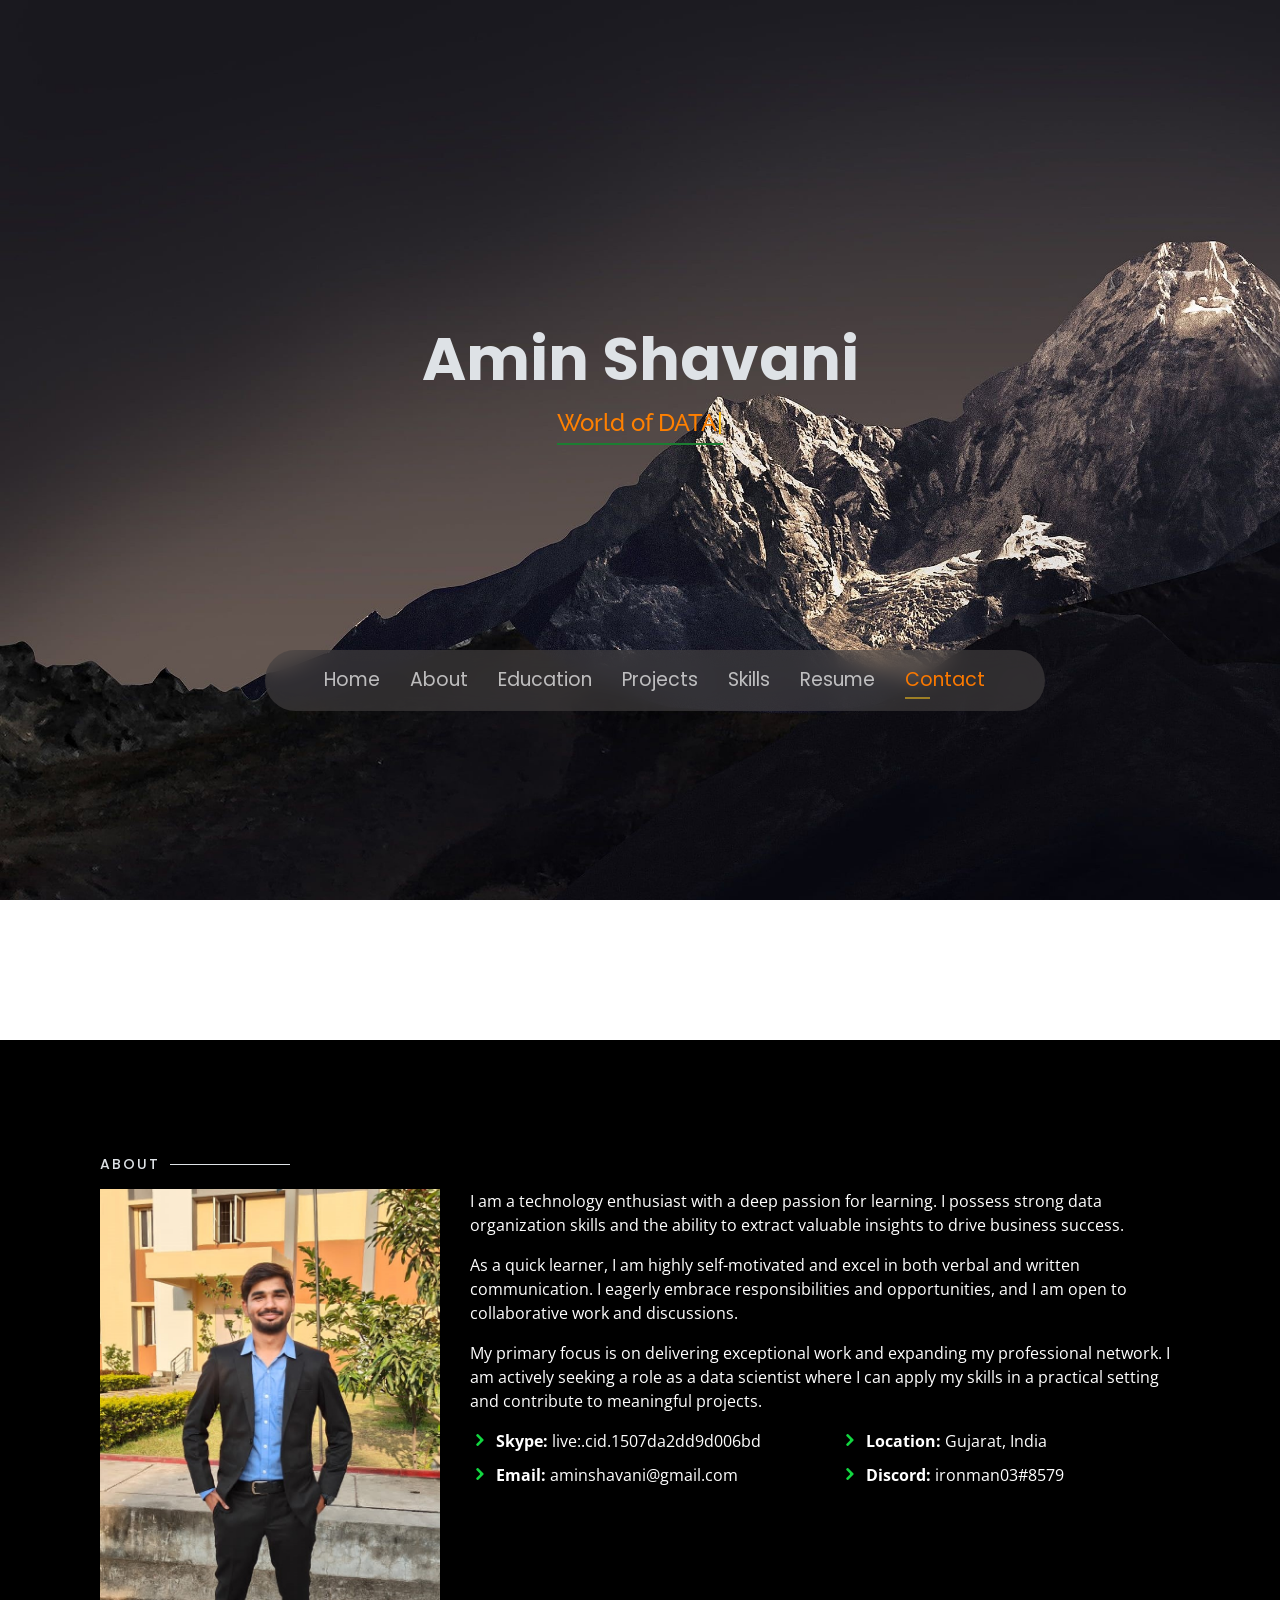
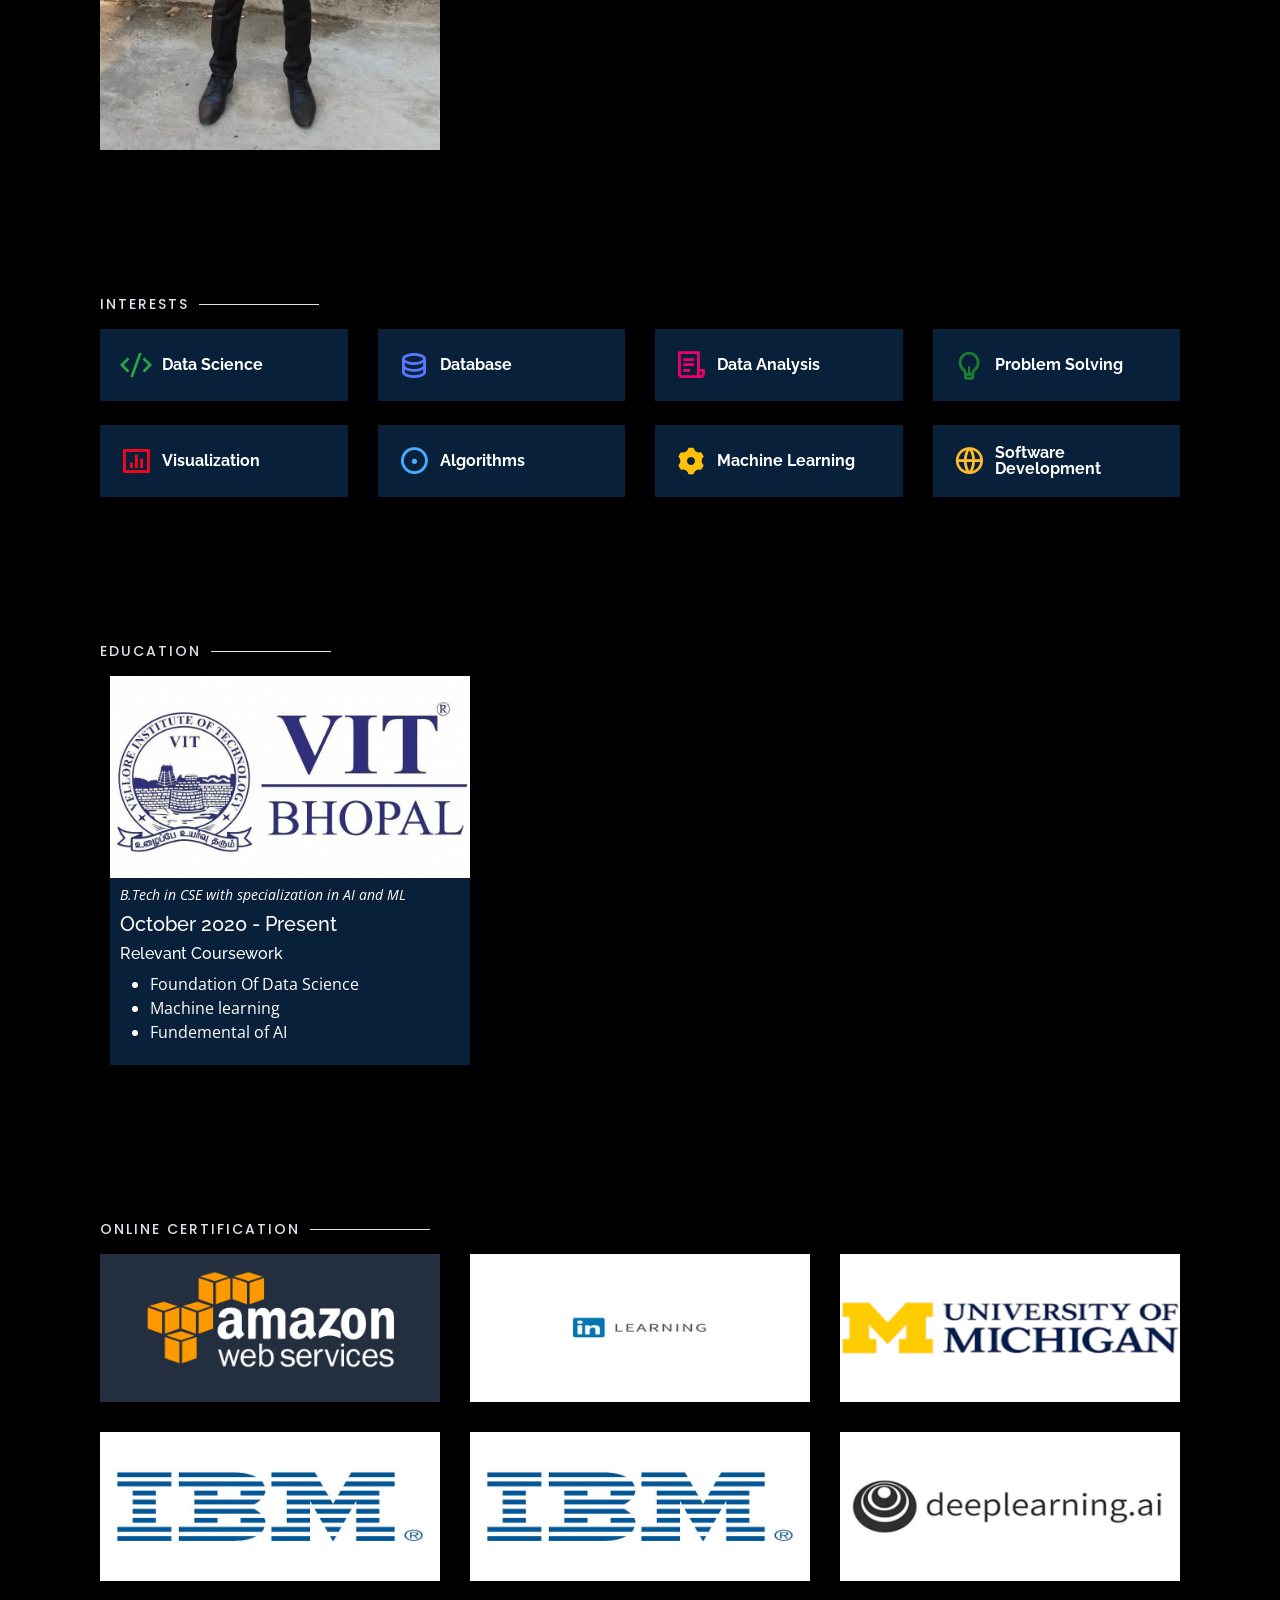
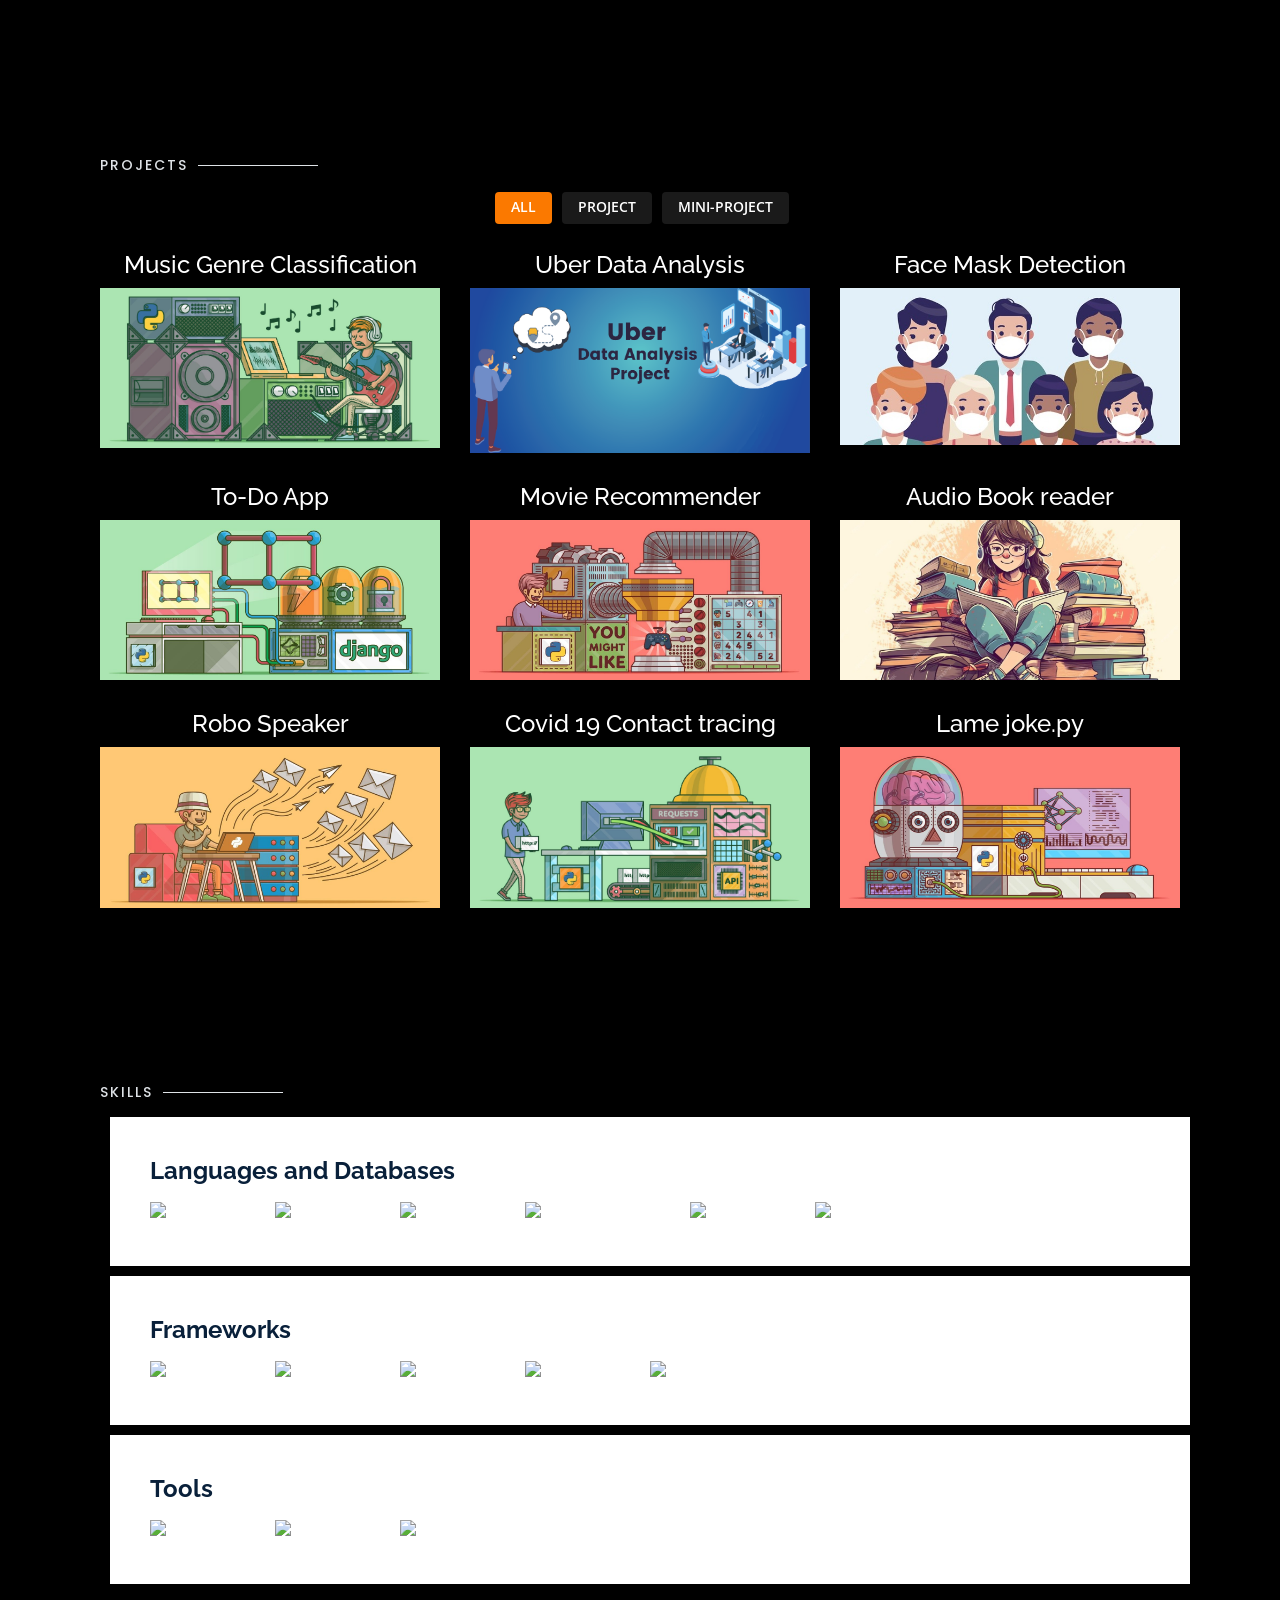
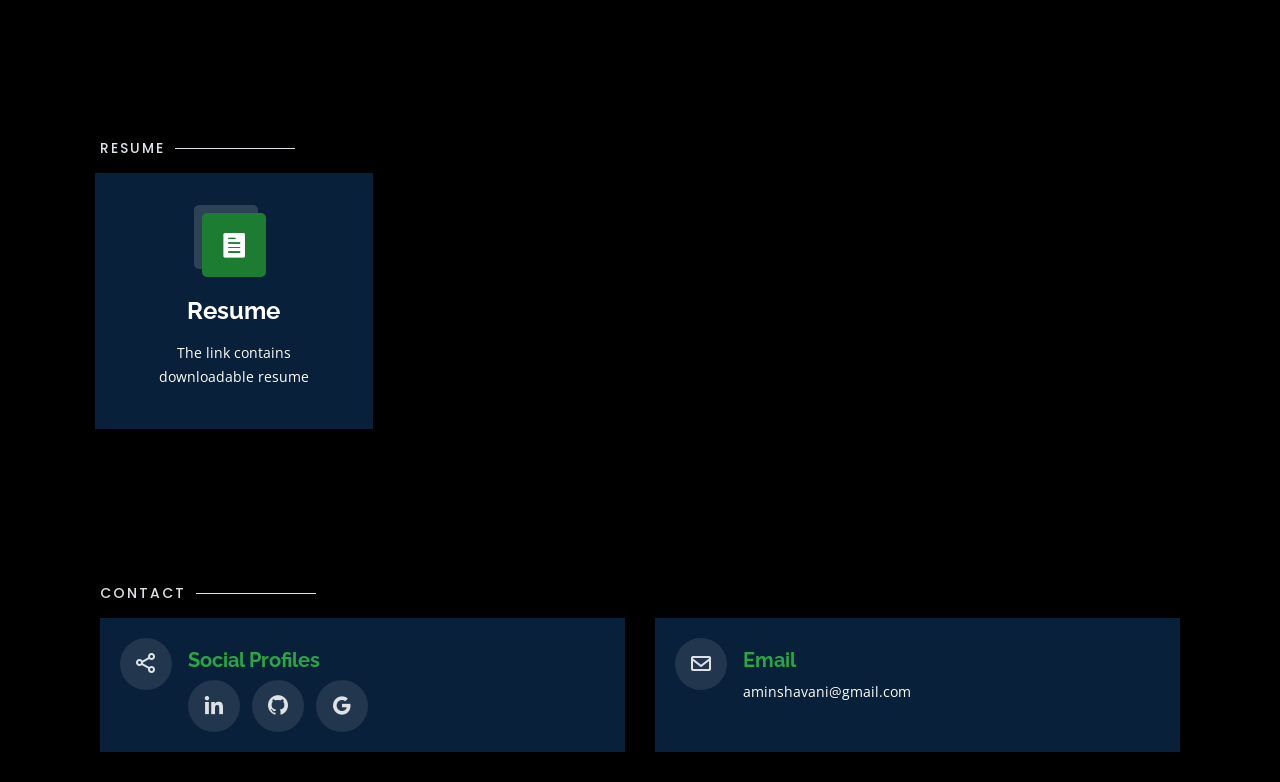
==== commit 016d621b: "Update index.html" ====
--- a/index.html
+++ b/index.html
@@ -129,7 +129,7 @@
             </div>
             <div class="col-lg-6">
               <ul>
-                <li><i class="icofont-rounded-right"></i> <strong>City:</strong> Gujarat, India</li>
+                <li><i class="icofont-rounded-right"></i> <strong>Location:</strong> Gujarat, India</li>
                 <li><i class="icofont-rounded-right"></i> <strong>Discord:</strong> ironman03#8579</li>
               </ul>
             </div>
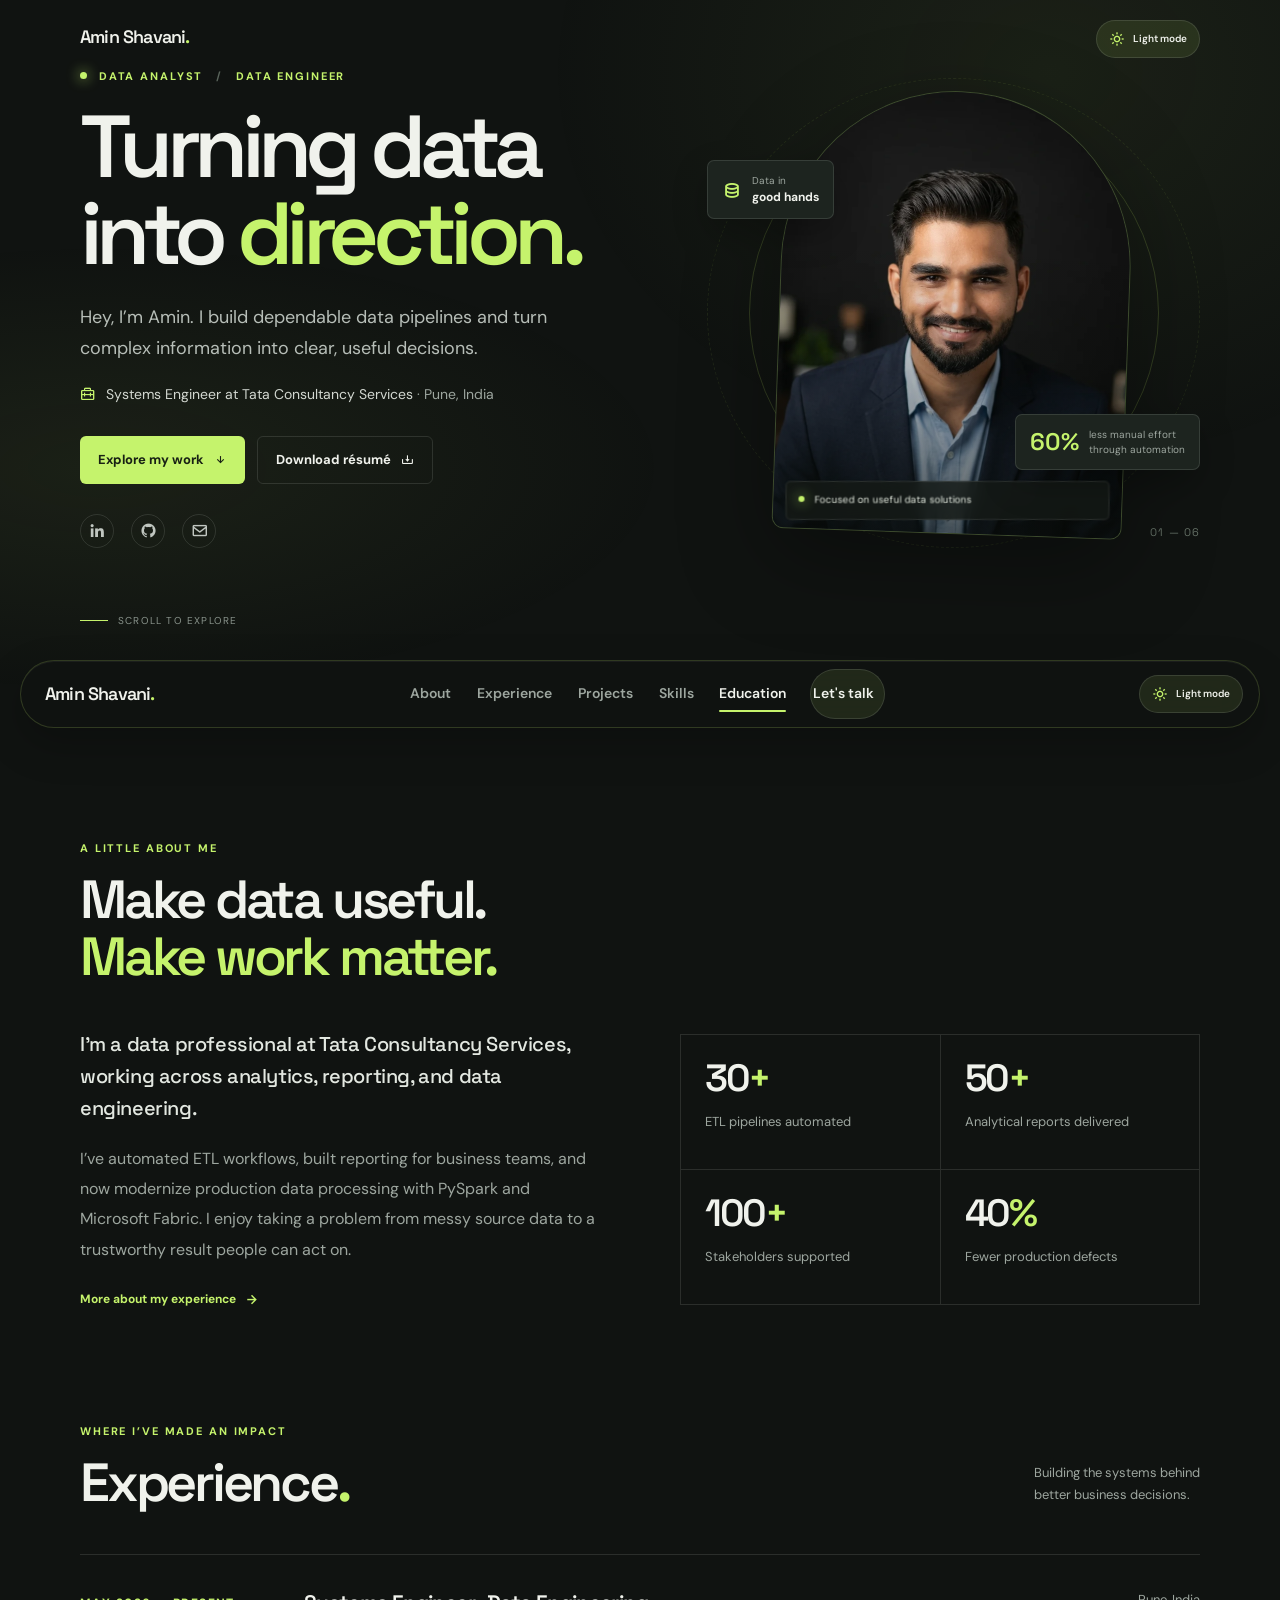
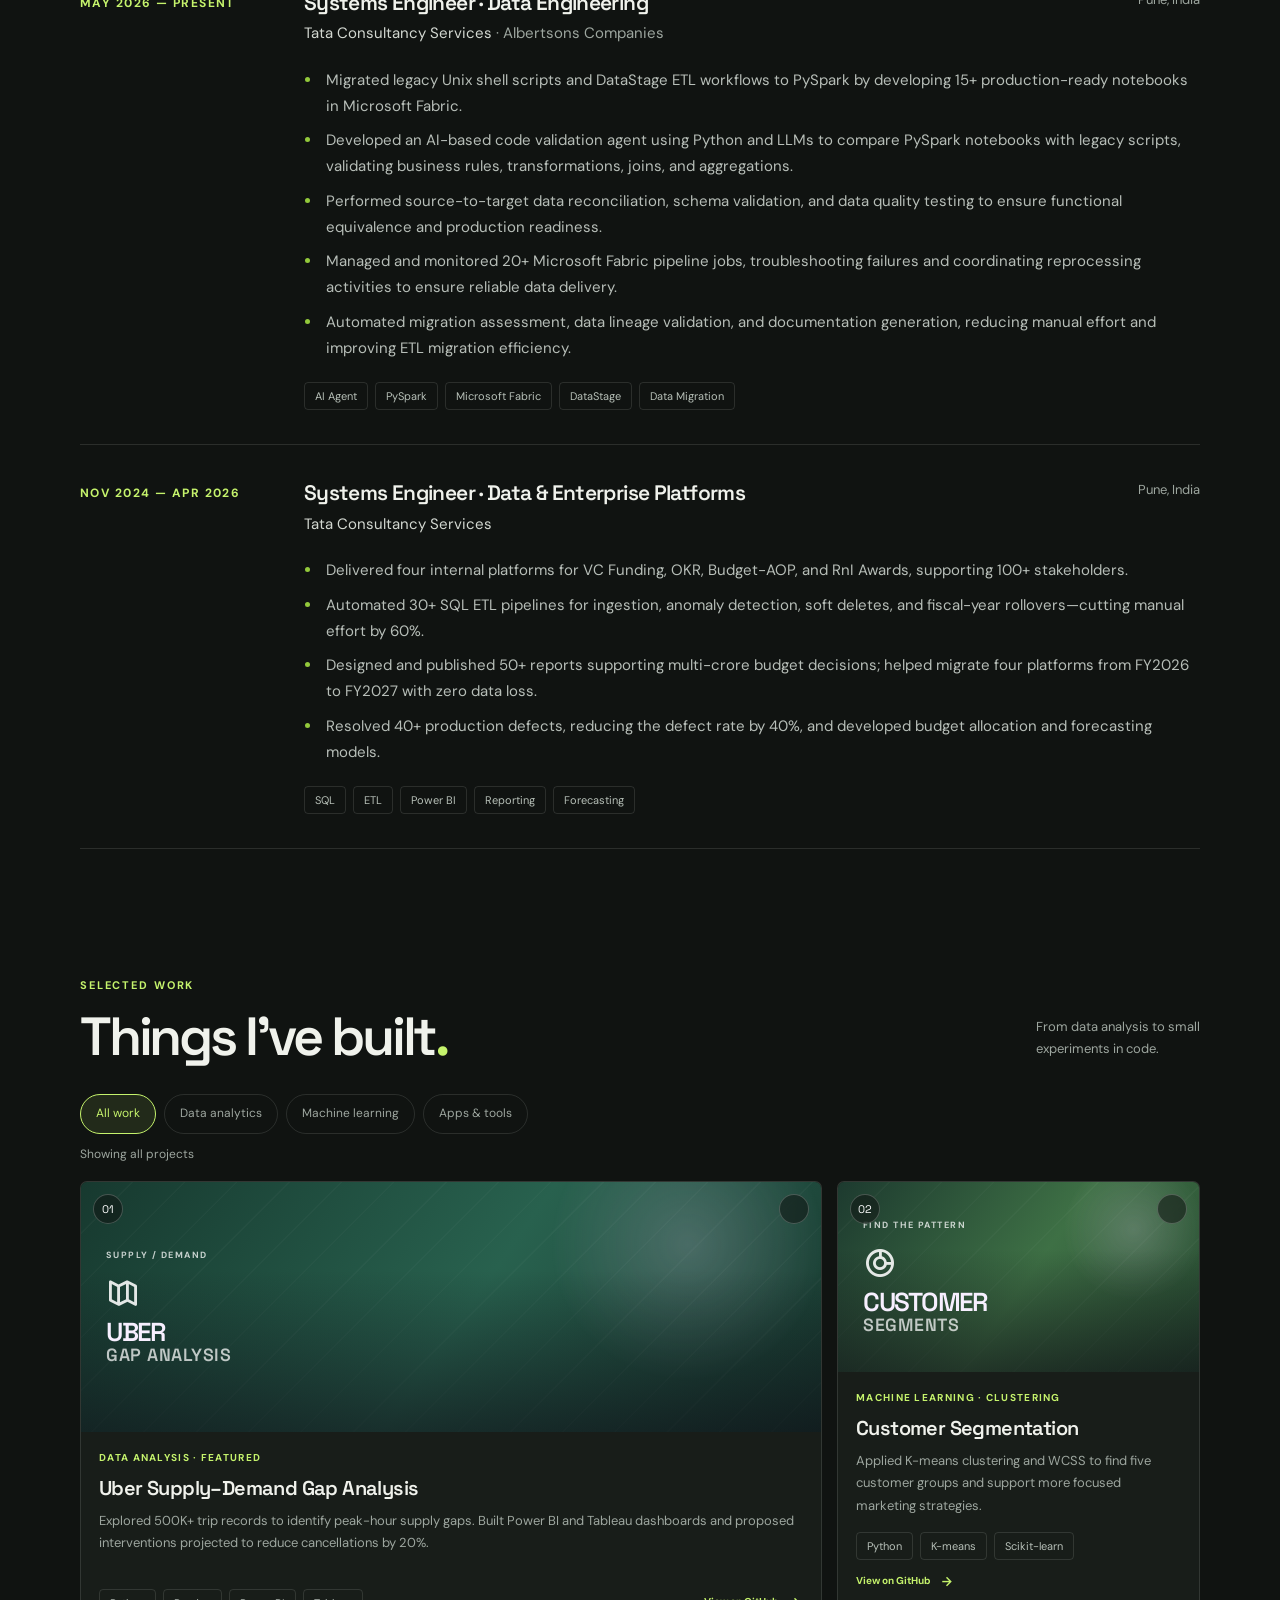
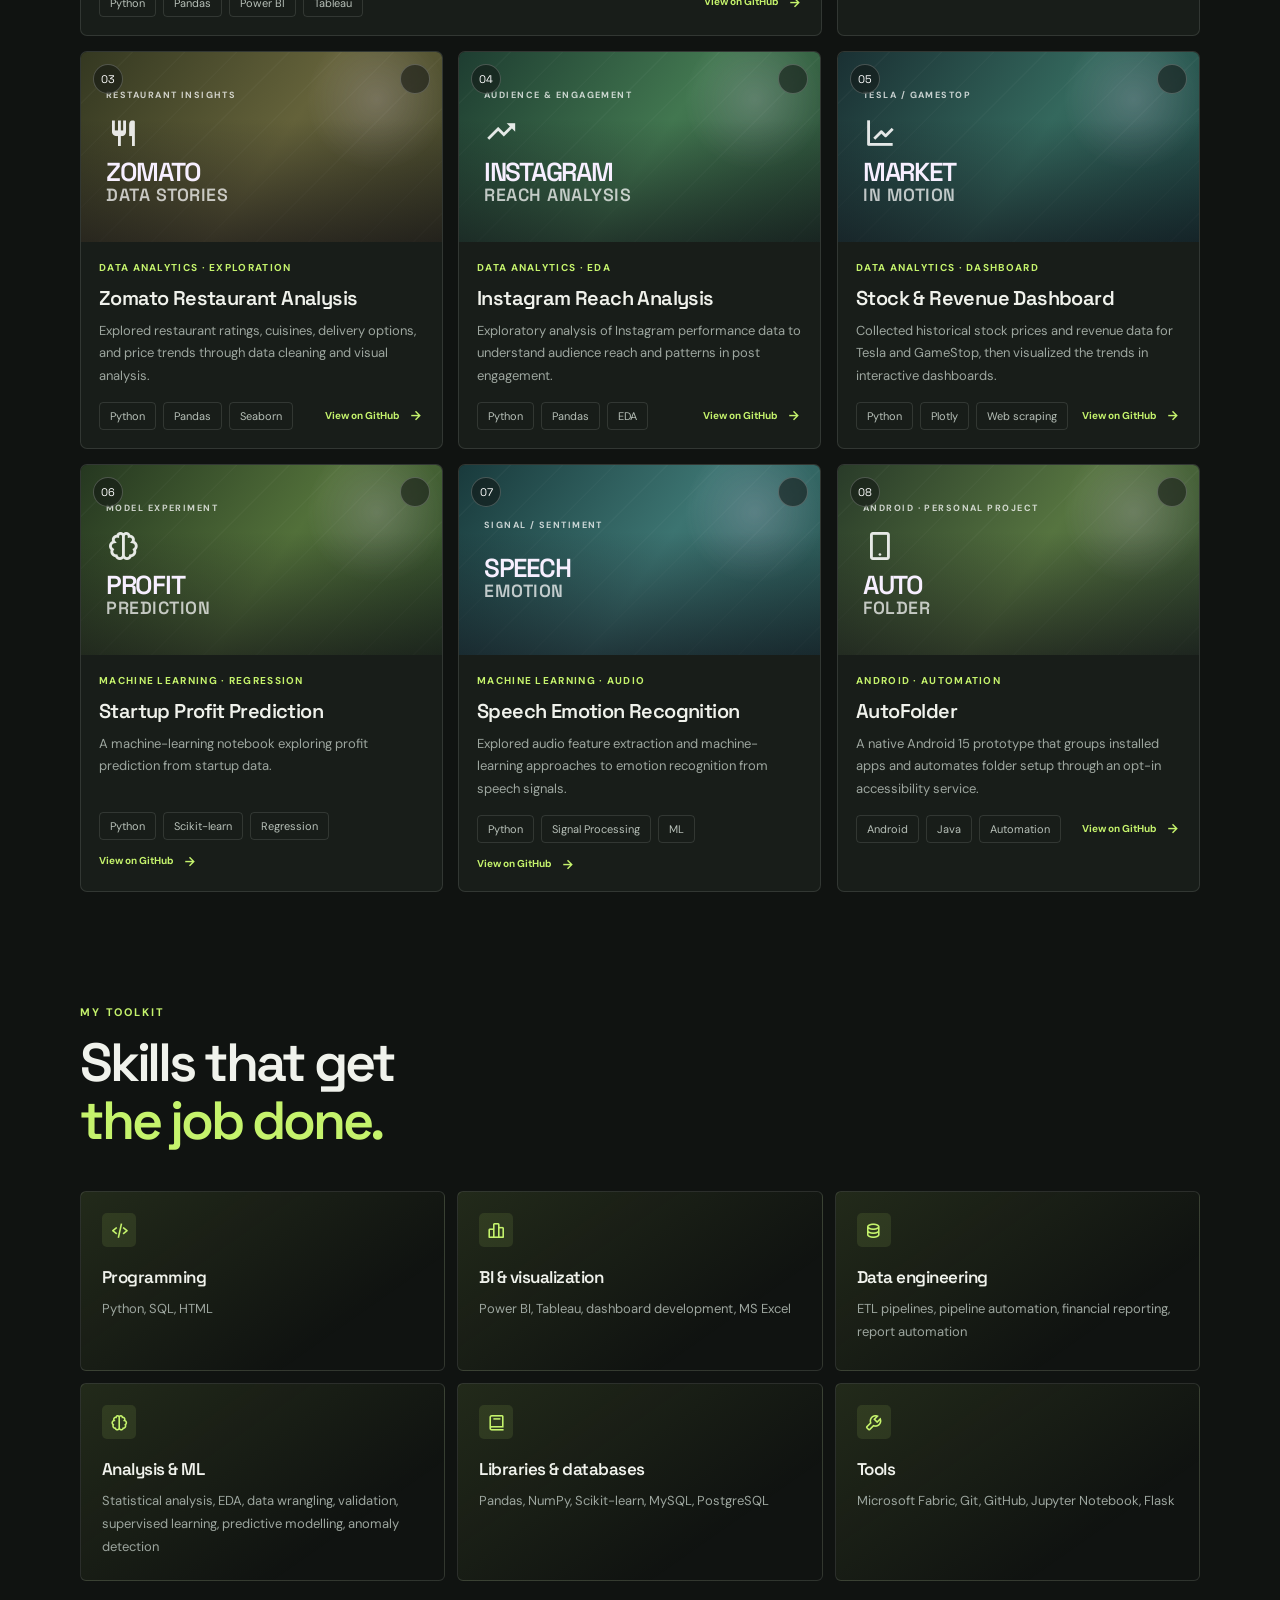
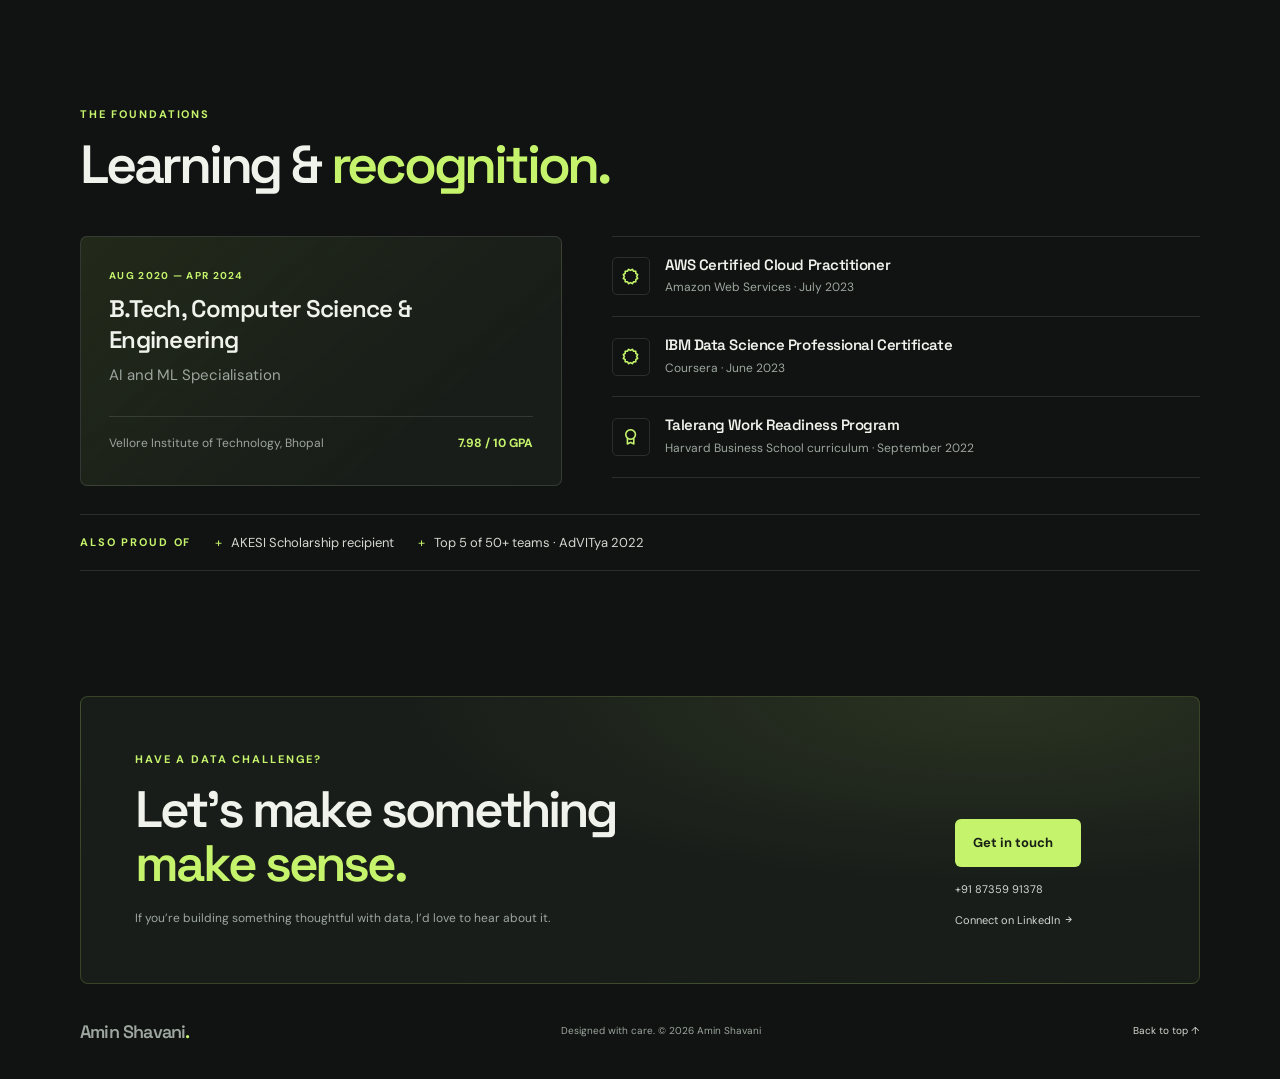
==== commit 93610e8a: "Add files via upload" ====
--- a/index.html
+++ b/index.html
@@ -1,620 +1,224 @@
-<!DOCTYPE html>
-<html lang="en">
-
-<head>
-  <!-- Google Tag Manager -->
-  <script>(function(w,d,s,l,i){w[l]=w[l]||[];w[l].push({'gtm.start':
-  new Date().getTime(),event:'gtm.js'});var f=d.getElementsByTagName(s)[0],
-  j=d.createElement(s),dl=l!='dataLayer'?'&l='+l:'';j.async=true;j.src=
-  'https://www.googletagmanager.com/gtm.js?id='+i+dl;f.parentNode.insertBefore(j,f);
-  })(window,document,'script','dataLayer','GTM-5BB8W2X');</script>
-  <!-- End Google Tag Manager -->
-  <link rel="icon" type="image/png" href="/favicon.png"/>
-  <meta charset="utf-8">
-  <meta content="width=device-width, initial-scale=1.0" name="viewport">
-
-  <title>Personal Portfolio</title>
-  <meta content="" name="descriptison">
-  <meta content="" name="keywords">
-
-  <!-- Google Fonts -->
-  <link href="https://fonts.googleapis.com/css?family=Open+Sans:300,300i,400,400i,600,600i,700,700i|Raleway:300,300i,400,400i,500,500i,600,600i,700,700i|Poppins:300,300i,400,400i,500,500i,600,600i,700,700i" rel="stylesheet">
-
-  <!-- Vendor CSS Files -->
-  <link href="assets/vendor/bootstrap/css/bootstrap.min.css" rel="stylesheet">
-  <link href="assets/vendor/icofont/icofont.min.css" rel="stylesheet">
-  <link href="assets/vendor/remixicon/remixicon.css" rel="stylesheet">
-  <link href="assets/vendor/owl.carousel/assets/owl.carousel.min.css" rel="stylesheet">
-  <link href="assets/vendor/boxicons/css/boxicons.min.css" rel="stylesheet">
-  <link href="assets/vendor/venobox/venobox.css" rel="stylesheet">
-
-  <!-- Template Main CSS File -->
-  <link href="assets/css/style.css" rel="stylesheet">
-
-
-  <!-- Global site tag (gtag.js) - Google Analytics -->
-  <script async src="https://www.googletagmanager.com/gtag/js?id=UA-169007209-3"></script>
-  <script>
-    window.dataLayer = window.dataLayer || [];
-    function gtag(){dataLayer.push(arguments);}
-    gtag('js', new Date());
-
-    gtag('config', 'UA-169007209-3');
-  </script>
-
-
-  <!-- =======================================================
-  * Template Name: Personal - v2.1.0
-  * Template URL: https://bootstrapmade.com/personal-free-resume-bootstrap-template/
-  * Author: BootstrapMade.com
-  * License: https://bootstrapmade.com/license/
-  ======================================================== -->
-</head>
-
-<body>
-
-   
-  
-  <!-- Google Tag Manager (noscript) -->
-  <noscript><iframe src="https://www.googletagmanager.com/ns.html?id=GTM-5BB8W2X"
-  height="0" width="0" style="display:none;visibility:hidden"></iframe></noscript>
-  <!-- End Google Tag Manager (noscript) -->
-  <!-- ======= Header ======= -->
-  <header id="header" class="header-tops">
-
-    <div class="container">
-      <div class="name-heading">
-      <h1><a href="index.html">Amin Shavani</a></h1>
-      <h2 style="color:#fff"><span class="typing" style="color:#ff8000"></span></h2>
-    </div>
-      <div class="nav-container">
-      <nav class="nav-menu">
-        <ul>
-          <li class="active"><a href="#header"> <span>Home</span></a></li>
-          <li><a href="#about"><span>About</span></a></li>
-          <li><a href="#education"> <span>Education</span></a></li>
-        <!--  <li><a href="#experience"> <span>Experience</span></a></li> -->
-<!--          <li><a href="#projects"> <span>Projects</span></a></li>-->
-          <li><a href="#portfolio"> <span>Projects</span></a></li>
-          <li><a href="#skills"> <span>Skills</span></a></li>
-          <li><a href="https://drive.google.com/file/d/1o_YlbcgdzUmSx6z3-6n3ADZrxQpEF4VZ/view?usp=sharing" target="_blank"> <span>Resume</span></a></li>
-          <!-- <li><a href="#links"> <span>Resume & Links</span></a></li> -->
-          <li><a href="#contacts"> <span>Contact</span></a></li>
-          
-
-
-        </ul>
-      </nav><!-- .nav-menu -->
-    </div>
-
-      <!-- <div class="social-links">
-          <a href="https://www.linkedin.com/in/amin-shavani/" target="_blank" class="linkedin"><i class="bx bxl-linkedin"></i></a>
-          <a href="https://github.com/MySpace03" target="_blank" class="github"><i class="bx bxl-github"></i></a>
-          <a href="mailto:aminshavani@gmail.com" target="_blank" class="google"><i class="bx bxl-google"></i></a>
-
-      </div> -->
-
-    </div>
-  </header><!-- End Header -->
-
-  <!-- ======= About Section ======= -->
-  <section id="about" class="about">
-
-    <!-- ======= About Me ======= -->
-    <div class="about-me container">
-
-      <div class="section-title">
-        <h2>About</h2>
-      </div>
-
-      <div class="row">
-        <div class="col-lg-4" data-aos="fade-right">
-          <img src="assets/img/profile1.jpg" class="img-fluid" alt="">
-        </div>
-        <div class="col-lg-8 pt-4 pt-lg-0 content" data-aos="fade-left">
-          <p>I am a technology enthusiast with a deep passion for learning. I possess strong data organization skills and the ability to extract valuable insights to drive business success.
-          </p>
-          <p>
-            As a quick learner, I am highly self-motivated and excel in both verbal and written communication. I eagerly embrace responsibilities and opportunities, and I am open to collaborative work and discussions.
-          </p>
-          <p>
-            My primary focus is on delivering exceptional work and expanding my professional network. I am actively seeking a role as a data scientist where I can apply my skills in a practical setting and contribute to meaningful projects.
-          </p>
-          <div class="row">
-            <div class="col-lg-6">
-              <ul>
-                <li><i class="icofont-rounded-right"></i> <strong>Skype:</strong> live:.cid.1507da2dd9d006bd</li>
-                <li><i class="icofont-rounded-right"></i> <strong>Email:</strong> aminshavani@gmail.com</li>
-              </ul>
-            </div>
-            <div class="col-lg-6">
-              <ul>
-                <li><i class="icofont-rounded-right"></i> <strong>Location:</strong> Gujarat, India</li>
-                <li><i class="icofont-rounded-right"></i> <strong>Discord:</strong> ironman03#8579</li>
-              </ul>
-            </div>
-          </div>
-        </div>
-      </div>
-
-    </div><!-- End About Me -->
-
-    <!-- ======= Interests ======= -->
-    <div class="interests container">
-
-        <div class="section-title">
-          <h2>Interests</h2>
-        </div>
-  
-        <div class="row">
-            <div class="col-lg-3 col-md-4 mt-0">
-                <div class="icon-box">
-                  <i class="ri-code-s-slash-fill" style="color: #28a745;"></i>
-                  <h3>Data Science</h3>
-                </div>
-              </div>
-          <div class="col-lg-3 col-md-4 mt-4 mt-md-0">
-            <div class="icon-box">
-              <i class="ri-database-2-line" style="color: #5578ff;"></i>
-              <h3>Database</h3>
-            </div>
-          </div>
-          <div class="col-lg-3 col-md-4 mt-4 mt-md-0">
-            <div class="icon-box">
-              <i class="ri-file-list-3-line" style="color: #e80368;"></i>
-              <h3>Data Analysis</h3>
-            </div>
-          </div>
-          <div class="col-lg-3 col-md-4 mt-4 mt-lg-0">
-            <div class="icon-box">
-              <i class="ri-lightbulb-line" style="color: #1c7d32;"></i>
-              <h3>Problem Solving</h3>
-            </div>
-          </div>
-          <div class="col-lg-3 col-md-4 mt-4">
-            <div class="icon-box">
-              <i class="ri-bar-chart-box-line" style="color: #f1081f;"></i>
-              <h3>Visualization</h3>
-            </div>
-          </div>
-          <div class="col-lg-3 col-md-4 mt-4">
-            <div class="icon-box">
-              <i class="ri-focus-line" style="color: #47aeff;"></i>
-              <h3>Algorithms</h3>
-            </div>
-          </div>
-          <div class="col-lg-3 col-md-4 mt-4">
-            <div class="icon-box">
-              <i class="ri-settings-3-fill" style="color: #ffc107;"></i>
-              <h3>Machine Learning</h3>
-            </div>
-          </div>
-          <div class="col-lg-3 col-md-4 mt-4">
-            <div class="icon-box">
-              <i class="ri-global-line" style="color: #ffbb2c;"></i>
-              <h3>Software Development</h3>
-            </div>
-          </div>
-        </div>
-  
-      </div><!-- End Interests -->
-  </section><!-- End About Section -->
-
-
-
-  <!-- ======= Education Section ======= -->
-  <section id="education" class="services">
-    <div class="container">
-      <div class="section-title">
-        <h2>Education</h2>
-      </div>
-      <div class="row">
-        <div class="col-lg-12" data-aos="fade-up" style="display: inline-block;">
-
-
-            <div class="col-md-4 mt-4 mt-md-0 icon-box" data-aos="fade-up" data-aos-delay="100" style="padding:0px 0px;padding-bottom: 5px;display: inline-block;">
-              <img src="assets/img/education/VIT.jpg" class="img-fluid" alt="">
-              <p style="text-align:left;color:#fff;padding: 5px 10px;"><em>B.Tech in CSE with specialization in AI and ML</em></p>
-              <h5 style="text-align:left;padding: 0px 10px;">October 2020 - Present</h5>
-              <h6 style="text-align:left;color:#fff;padding: 0px 10px;">Relevant Coursework</h6>
-              <ul style="text-align:left;color:#fff;">
-                <li>Foundation Of Data Science</li>
-                <li>Machine learning</li>
-                <li>Fundemental of AI</li>
-              </ul>
-            </div>
-          </div>
-        </div>
-      </div>
-
-
-    <div class="portfolio">
-    <div class="container">
-      <div class="certificates">
-        <h2>Online Certification</h2>
-      </div>
-
-      <div class="row portfolio-container" style="position: relative; height: 437.75px;">
-
-         <div class="col-lg-4 col-md-6 portfolio-item filter-app" style="position: absolute; left: 0px; top: 0px;">
-          <div class="portfolio-wrap">
-            <img src="assets/img/certification/aws.png" class="img-fluid" alt="">
-            <div class="portfolio-info">
-              <h4>AWS Certified Cloud Practitioner</h4>
-              <div class="portfolio-links">
-                <a href="https://www.credly.com/badges/45cb17e4-c57f-4229-82e7-e0ae1e845166/linked_in_profile" target="_blank" title="Certificate"><i class="bx bx-link"></i></a>
-              </div>
-            </div>
-           </div>
-          </div>
-
-        <div class="col-lg-4 col-md-6 portfolio-item filter-app" style="position: absolute; left: 370px; top: 0px;">
-          <div class="portfolio-wrap">
-            <img src="assets/img/certification/ll.jpg" class="img-fluid" alt="">
-            <div class="portfolio-info">
-              <h4>Machine Learning with Scikit-Learn</h4>
-              <div class="portfolio-links">
-                <a href="https://www.linkedin.com/learning/certificates/8194d79da0730b134f140f9d8c2a388b94691e7d268fadad6fa3d501c4bd02d1" target="_blank" title="Certificate"><i class="bx bx-link"></i></a>
-              </div>
-            </div>
-          </div>
-        </div>
-
-        <div class="col-lg-4 col-md-6 portfolio-item filter-app" style="position: absolute; left: 740px; top: 0px;">
-          <div class="portfolio-wrap">
-            <img src="assets/img/certification/michgan.png" class="img-fluid" alt="">
-            <div class="portfolio-info">
-              <h4>Applied Machine Learning in Python</h4>
-              <div class="portfolio-links">
-                <a href="https://coursera.org/share/f3db84c39bcfed9d39e4938306a79c45" target="_blank" title="Certificate"><i class="bx bx-link"></i></a>
-              </div>
-            </div>
-          </div>
-        </div>
-
-        <div class="col-lg-4 col-md-6 portfolio-item filter-project" style="position: absolute; left: 0px; top: 218.875px;">
-          <div class="portfolio-wrap">
-            <img src="assets/img/certification/ibm.jpg" class="img-fluid" alt="">
-            <div class="portfolio-info">
-              <h4>Python for Data Science, AI & Development</h4>
-              <div class="portfolio-links">
-                <a href="https://coursera.org/share/334b9d82f57e9e93b99a0fcf119d602b" target="_blank" title="Certificate"><i class="bx bx-link"></i></a>
-              </div>
-            </div>
-          </div>
-        </div>
-
-        <div class="col-lg-4 col-md-6 portfolio-item filter-project" style="position: absolute; left: 370px; top: 218.875px;">
-          <div class="portfolio-wrap">
-            <img src="assets/img/certification/ibm.jpg" class="img-fluid" alt="">
-            <div class="portfolio-info">
-              <h4>Python Project for Data Science</h4>
-              <div class="portfolio-links">
-                <a href="https://coursera.org/share/0b505a5bdf4d3d02795ca43968b7b006" target="_blank" title="Certificate"><i class="bx bx-link"></i></a>
-              </div>
-            </div>
-          </div>
-        </div>
-
-
-        <div class="col-lg-4 col-md-6 portfolio-item filter-project" style="position: absolute; left: 740px; top: 218.875px;">
-          <div class="portfolio-wrap">
-            <img src="assets/img/certification/dai.jpg" class="img-fluid" alt="">
-            <div class="portfolio-info">
-              <h4>Supervised Machine Learning: Regression and Classification</h4>
-              <div class="portfolio-links">
-                <a href="https://coursera.org/share/fa07ea891b486078b5d1310cb1d81a7a" target="_blank" title="Certificate"><i class="bx bx-link"></i></a>
-              </div>
-            </div>
-          </div>
-        </div>
-
-      </div>
-    </div>
-    </div>  
-
-  </section>
-  <!-- End Education Section -->
-
-
-
-  <!-- Start Experience Section -->
-  <!--
-  <section id="experience" class="services">
-    <div class="container">
-      <div class="section-title">
-        <h2>Experience</h2>
-      </div>
-      <div class="row">
-          <div class="col-lg-12" data-aos="fade-up">
-              <div class="col-md-12 mt-4 mt-md-0 icon-box" data-aos="fade-up" data-aos-delay="100">
-                <h4 style="text-align:left;"><a style="color:#12d640">Smart Internz</a><br> </h4>
-                <h5 style="text-align:left;">May-2023 June-2023</h5>
-                <p style="text-align:left;color:#fff"><em> Externship Applied Data Science </em></p>
-                <ul style="text-align:left;">
-                  <li>Developed and deployed machine learning models using Flask framework, integrating predictive 
-                    algorithms into web applications, resulting in a 40% reduction in customer support issues and 
-                    enhancing user experiences.</li>
-                  <li>Proficient in utilizing a wide range of data visualization tools to effectively present complex 
-                    information and drive data-informed decision-making.</li>
-                  <li>Successfully completed a live project under expert mentorship, gaining valuable hands-on experience 
-                    and demonstrating the ability to thrive in a collaborative, real-world environment.</li>
-                </ul>
-              </div>
-    </div>
-  </section>
-  -->
-
-  <!-- End Experience Section -->
-
-
-
-  <!-- Start Project Section -->
-  <section id="portfolio" class="portfolio">
-    <div class="container">
-
-      <div class="section-title">
-        <h2>Projects</h2>
-      </div>
-
-      <div class="row">
-        <div class="col-lg-12 d-flex justify-content-center">
-          <ul id="portfolio-flters">
-            <li data-filter="*" class="filter-active">All</li>
-            <li data-filter=".filter-app">project</li>
-            <li data-filter=".filter-project">mini-project</li>
-          </ul>
-        </div>
-      </div>
-
-      <div class="row portfolio-container">
-
-        <div class="col-lg-4 col-md-6 portfolio-item filter-app">
-          <center><h4>Music Genre Classification</h4></center>
-          <div class="portfolio-wrap">
-            <img src="assets/img/project/musicplayer.jpg" class="img-fluid" alt="">
-            <div class="portfolio-info">
-              
-              <div class="portfolio-links">
-                <a href="projects/musicplayer.html" data-gall="portfolioDetailsGallery" data-vbtype="iframe" class="venobox" title="Project Details"><i class="bx bx-info-circle"></i></a>
-              </div>
-            </div>
-          </div>
-        </div>
-
-        <div class="col-lg-4 col-md-6 portfolio-item filter-app">
-          <center><h4>Uber Data Analysis</h4></center>
-          <div class="portfolio-wrap">
-            <img src="assets/img/project/uber data analytics.png" class="img-fluid" alt="">
-            <div class="portfolio-info">
-              <div class="portfolio-links">
-                <a href="projects/uberanalysis.html" data-gall="portfolioDetailsGallery" data-vbtype="iframe" class="venobox" title="Project Details"><i class="bx bx-info-circle"></i></a>
-              </div>
-            </div>
-          </div>
-        </div>
-
-        <div class="col-lg-4 col-md-6 portfolio-item filter-app">
-          <center><h4>Face Mask Detection</h4></center>
-          <div class="portfolio-wrap">
-            <img src="assets/img/project/facemask.jpg" class="img-fluid" alt="">
-            <div class="portfolio-info">
-              <div class="portfolio-links">
-                <a href="projects/Facemask.html" data-gall="portfolioDetailsGallery" data-vbtype="iframe" class="venobox" title="Project Details"><i class="bx bx-info-circle"></i></a>
-              </div>
-            </div>
-          </div>
-        </div>
-
-        
-
-        <div class="col-lg-4 col-md-6 portfolio-item filter-app">
-          <center><h4>To-Do App</h4></center>
-          <div class="portfolio-wrap">
-            <img src="assets/img/project/todo.jpg" class="img-fluid" alt="">
-            <div class="portfolio-info">
-              <div class="portfolio-links">
-                <a href="projects/todo.html" data-gall="portfolioDetailsGallery" data-vbtype="iframe" class="venobox" title="Project Details"><i class="bx bx-info-circle"></i></a>
-              </div>
-            </div>
-          </div>
-        </div>
-
-        <div class="col-lg-4 col-md-6 portfolio-item filter-app">
-          <center><h4>Movie Recommender</h4></center>
-          <div class="portfolio-wrap">
-            <img src="assets/img/project/recommender.jpg" class="img-fluid" alt="">
-            <div class="portfolio-info">
-              
-              <div class="portfolio-links">
-                <a href="projects/recommender.html" data-gall="portfolioDetailsGallery" data-vbtype="iframe" class="venobox" title="Project Details"><i class="bx bx-info-circle"></i></a>
-              </div>
-            </div>
-          </div>
-        </div>
-
-        <div class="col-lg-4 col-md-6 portfolio-item filter-project">
-          <!-- <br> -->
-          <center><h4>Audio Book reader</h4></center>
-          <div class="portfolio-wrap">
-            <img src="assets/img/project/audiobook ai.jpg" class="img-fluid" alt="">
-            <div class="portfolio-info">
-              <div class="portfolio-links">
-                <a href="projects/audiobook.html" data-gall="portfolioDetailsGallery" data-vbtype="iframe" class="venobox" title="Project Details"><i class="bx bx-info-circle"></i></a>
-              </div>
-            </div>
-          </div>
-        </div>
-
-        <div class="col-lg-4 col-md-6 portfolio-item filter-project">
-          <center><h4>Robo Speaker</h4></center>
-          <div class="portfolio-wrap">
-            <img src="assets/img/project/robospeaker.jpg" class="img-fluid" alt="">
-            <div class="portfolio-info">
-              <div class="portfolio-links">
-                <a href="projects/robospeaker.html" data-gall="portfolioDetailsGallery" data-vbtype="iframe" class="venobox" title="Project Details"><i class="bx bx-info-circle"></i></a>
-              </div>
-            </div>
-          </div>
-        </div>
-
-        <div class="col-lg-4 col-md-6 portfolio-item filter-app">
-          <center><h4>Covid 19 Contact tracing</h4></center>
-          <div class="portfolio-wrap">
-            <img src="assets/img/project/ml.jpg" class="img-fluid" alt="">
-            <div class="portfolio-info">
-              <div class="portfolio-links">
-                <a href="projects/ml.html" data-gall="portfolioDetailsGallery" data-vbtype="iframe" class="venobox" title="Project Details"><i class="bx bx-info-circle"></i></a>
-              </div>
-            </div>
-          </div>
-        </div>
-
-        
-
-        <div class="col-lg-4 col-md-6 portfolio-item filter-project">
-          <!-- <br> -->
-          <center><h4>Lame joke.py</h4></center>
-          <div class="portfolio-wrap">
-            <img src="assets/img/project/lame.jpg" class="img-fluid" alt="">
-            <div class="portfolio-info">
-              <div class="portfolio-links">
-                <a href="projects/lame.html" data-gall="portfolioDetailsGallery" data-vbtype="iframe" class="venobox" title="Project Details"><i class="bx bx-info-circle"></i></a>
-              </div>
-            </div>
-          </div>
-        </div>
-
-      </div>
-    </div>
-  </section>
-
-  <!-- End Project Section -->
-
-
-
-  <!-- Start Skills Section -->
-
-  <section id="skills" class="services">
-    <div class="container">
-      <div class="section-title">
-        <h2>Skills</h2>
-      </div>
-      <div class="row">
-        <div class="col-lg-12" data-aos="fade-up">
-          <div class="col-md-12 mt-4 mt-md-0 icon-box" data-aos="fade-up" data-aos-delay="100" style="background:#fff">
-            <h4 style="text-align:left;color:#09203a">Languages and Databases</h4>
-                <p style="text-align:left;">
-                  <img src="https://www.vectorlogo.zone/logos/python/python-horizontal.svg" alt="vectorlogo.zone" height="50" width="150">
-                  <img src="https://www.vectorlogo.zone/logos/java/java-horizontal.svg" alt="vectorlogo.zone" height="50" width="120">
-                  <img src="https://www.vectorlogo.zone/logos/w3_html5/w3_html5-ar21.svg" alt="vectorlogo.zone">
-                  <img src="https://upload.wikimedia.org/wikipedia/commons/d/d5/CSS3_logo_and_wordmark.svg" alt="upload.wikimedia.org" height="60" width="90">
-                  <img src="https://www.vectorlogo.zone/logos/mysql/mysql-horizontal.svg" alt="vectorlogo.zone" height="70" width="130">
-                  <img src="https://www.vectorlogo.zone/logos/postgresql/postgresql-horizontal.svg" alt="vectorlogo.zone" height="50" width="190">
-
-                </p>
-            </div>
-            <div class="col-md-12 mt-4 mt-md-0 icon-box" data-aos="lefade-up" data-aos-delay="100" style="background:#fff">
-              <h4 style="text-align:left;color:#09203a">Frameworks</h4>
-                <p style="text-align:left;">
-                  <img src="https://www.vectorlogo.zone/logos/pocoo_flask/pocoo_flask-ar21.svg" alt="vectorlogo.zone">
-                  <img src="https://www.vectorlogo.zone/logos/tensorflow/tensorflow-ar21.svg" alt="vectorlogo.zone">
-                  <img src="https://www.vectorlogo.zone/logos/pytorch/pytorch-ar21.svg" alt="vectorlogo.zone">
-                  <img src="https://www.vectorlogo.zone/logos/opencv/opencv-ar21.svg" alt="vectorlogo.zone">
-                  <img src="https://upload.wikimedia.org/wikipedia/commons/0/05/Scikit_learn_logo_small.svg" alt="upload.wikimedia.org" width="90" height="70">
-              </p>
-          </div>
-          <div class="col-md-12 mt-4 mt-md-0 icon-box" data-aos="lefade-up" data-aos-delay="100" style="background:#fff">
-              <h4 style="text-align:left;color:#09203a">Tools</h4>
-                <p style="text-align:left;">
-                  <img src="https://www.vectorlogo.zone/logos/git-scm/git-scm-ar21.svg" alt="vectorlogo.zone">
-                  <img src="https://www.vectorlogo.zone/logos/amazon_aws/amazon_aws-ar21.svg" alt="vectorlogo.zone">
-                  <img src="https://www.vectorlogo.zone/logos/jupyter/jupyter-ar21.svg" alt="vectorlogo.zone">
-              </p>
-          </div>
-        </div>
-      </div>
-    </div>
-  </section>
-
-  <!-- End Skills Section -->
-
-
-
-
-  <!-- Start Links section -->
-  <section id="links" class="services">
-    <div class="container">
-      <div class="section-title">
-        <h2>Resume</h2>
-      </div>
-      <div class="row">
-        <div class="col-md-3 mt-4 mt-md-0 icon-box" data-aos="fade-up" data-aos-delay="100">
-          <a href="https://drive.google.com/file/d/1iHBNV2UkH5LkhAP-1hYRZ2Ez_BQ6g4S7/view?usp=sharing" target="_blank"><div class="icon"><i class="icofont-page"></i></div></a>
-          <h4 class="title"><a href="https://drive.google.com/file/d/1iHBNV2UkH5LkhAP-1hYRZ2Ez_BQ6g4S7/view?usp=sharing" target="_blank">Resume</a></h4>
-          <p class="description" style="color:#fff;">The link contains downloadable resume</p>
-        </div>  
-      </div>
-    </div>
-  </section> <!--End Links Section -->
-
-
-  <!-- Start Contact Section -->
-
-  <section id="contacts" class="contact">
-    <div class="container">
-
-      <div class="section-title">
-        <h2>Contact</h2>
-      </div>
-
-      <div class="row mt-2">
-        <div class="col-md-6 mt-4 mt-md-0 d-flex align-items-stretch">
-          <div class="info-box">
-            <i class="bx bx-share-alt"></i>
-            <h3>Social Profiles</h3>
-            <div class="social-links">
-              <a href="https://www.linkedin.com/in/amin-shavani" target="_blank" class="linkedin"><i class="bx bxl-linkedin"></i></a>
-              <a href="https://www.github.com/MySpace03" target="_blank" class="github"><i class="bx bxl-github"></i></a>
-              <a href="mailto:aminshavani@gmail.com" target="_blank" class="google"><i class="bx bxl-google"></i></a>
-            </div>
-          </div>
-        </div>
-        <div class="col-md-6 d-flex align-items-stretch">
-          <div class="info-box">
-            <i class="bx bx-envelope"></i>
-            <h3>Email</h3>
-            <p>aminshavani@gmail.com</herf></p>
-          </div>
-        </div>
-      </div>
-  </section>
-
-  <!-- End Contact Section -->
-
-  <!-- Vendor JS Files -->
-  <script src="assets/vendor/jquery/jquery.min.js"></script>
-  <script src="assets/vendor/bootstrap/js/bootstrap.bundle.min.js"></script>
-  <script src="assets/vendor/jquery.easing/jquery.easing.min.js"></script>
-  <script src="assets/vendor/php-email-form/validate.js"></script>
-  <script src="assets/vendor/waypoints/jquery.waypoints.min.js"></script>
-  <script src="assets/vendor/counterup/counterup.min.js"></script>
-  <script src="assets/vendor/owl.carousel/owl.carousel.min.js"></script>
-  <script src="assets/vendor/isotope-layout/isotope.pkgd.min.js"></script>
-  <script src="assets/vendor/venobox/venobox.min.js"></script>
-  <script src="assets/vendor/typed.js/typed.min.js"></script>
-  <script type="text/javascript">
-    var typed = new Typed('.typing',{
-      strings: ["World of DATA"],
-      loop: true,
-      typeSpeed: 100,
-      backSpeed: 60
-    });
-  </script>
-
-  <!-- Template Main JS File -->
-  <script src="assets/js/main.js"></script>
-
-</body>
-
-</html>
+<!doctype html>
+<html lang="en">
+<head>
+  <meta charset="utf-8">
+  <meta name="viewport" content="width=device-width, initial-scale=1">
+  <meta name="description" content="Amin Shavani is a data analyst and data engineer at Tata Consultancy Services, building reliable data pipelines and useful business insights.">
+  <meta name="theme-color" content="#101311">
+  <title>Amin Shavani — Data Analyst &amp; Data Engineer</title>
+  <link rel="icon" type="image/png" href="favicon.png">
+  <link rel="preconnect" href="https://fonts.googleapis.com">
+  <link rel="preconnect" href="https://fonts.gstatic.com" crossorigin>
+  <link href="https://fonts.googleapis.com/css2?family=DM+Sans:wght@400;500;600;700&family=Space+Grotesk:wght@400;500;600;700&display=swap" rel="stylesheet">
+  <link href="assets/vendor/boxicons/css/boxicons.min.css" rel="stylesheet">
+  <link href="assets/css/portfolio.css" rel="stylesheet">
+</head>
+<body>
+  <main>
+    <section class="hero section-shell" id="home" aria-labelledby="hero-title">
+      <a class="wordmark hero-brand" href="#home" aria-label="Amin Shavani home">Amin Shavani<span>.</span></a>
+      <button class="theme-toggle hero-theme-toggle" type="button" aria-label="Switch to light mode" title="Switch to light mode">
+        <i class="bx bx-sun" aria-hidden="true"></i><span>Light mode</span>
+      </button>
+      <div class="hero-copy">
+        <p class="eyebrow"><span class="status-dot"></span> DATA ANALYST <span class="eyebrow-divider">/</span> DATA ENGINEER</p>
+        <h1 id="hero-title">Turning data<br>into <span>direction.</span></h1>
+        <p class="hero-intro">Hey, I’m Amin. I build dependable data pipelines and turn complex information into clear, useful decisions.</p>
+        <p class="hero-role"><i class="bx bx-briefcase-alt-2" aria-hidden="true"></i> Systems Engineer at Tata Consultancy Services <span>· Pune, India</span></p>
+        <div class="hero-actions">
+          <a class="button button-primary" href="#projects">Explore my work <i class="bx bx-down-arrow-alt" aria-hidden="true"></i></a>
+          <a class="button button-quiet" href="Amin%20Shavani%20Resume%20Final%20Version.pdf" download>Download résumé <i class="bx bx-download" aria-hidden="true"></i></a>
+        </div>
+        <div class="hero-socials" aria-label="Social profiles">
+          <a href="https://www.linkedin.com/in/amin-shavani" target="_blank" rel="noreferrer" aria-label="LinkedIn"><i class="bx bxl-linkedin" aria-hidden="true"></i></a>
+          <a href="https://github.com/MySpace03" target="_blank" rel="noreferrer" aria-label="GitHub"><i class="bx bxl-github" aria-hidden="true"></i></a>
+          <a href="mailto:aminshavani@gmail.com" aria-label="Email Amin"><i class="bx bx-envelope" aria-hidden="true"></i></a>
+        </div>
+      </div>
+      <div class="hero-visual">
+        <div class="hero-orbit orbit-one"></div>
+        <div class="hero-orbit orbit-two"></div>
+        <div class="portrait-frame">
+          <img src="assets/img/profile1.webp" alt="Amin Shavani" fetchpriority="high">
+          <span class="portrait-caption"><span class="status-dot"></span> Focused on useful data solutions</span>
+        </div>
+        <div class="floating-note note-top"><i class="bx bx-data" aria-hidden="true"></i><span>Data in<br><strong>good hands</strong></span></div>
+        <div class="floating-note note-bottom"><span class="note-number">60%</span><span>less manual effort<br>through automation</span></div>
+        <span class="hero-index">01 — 06</span>
+      </div>
+      <a class="scroll-cue" href="#about"><span></span> Scroll to explore</a>
+    </section>
+
+    <header class="site-header">
+      <div class="nav-inner">
+        <a class="wordmark" href="#home" aria-label="Amin Shavani home">Amin Shavani<span>.</span></a>
+        <nav class="site-nav" id="primary-navigation" aria-label="Main navigation">
+          <a href="#about">About</a>
+          <a href="#experience">Experience</a>
+          <a href="#projects">Projects</a>
+          <a href="#skills">Skills</a>
+          <a href="#education">Education</a>
+          <a class="nav-contact" href="#contact">Let's talk <i class="bx bx-up-right-arrow-alt" aria-hidden="true"></i></a>
+        </nav>
+        <div class="header-controls">
+          <button class="theme-toggle" type="button" aria-label="Switch to light mode" title="Switch to light mode">
+            <i class="bx bx-sun" aria-hidden="true"></i><span>Light mode</span>
+          </button>
+          <button class="menu-toggle" type="button" aria-label="Open navigation" aria-expanded="false" aria-controls="primary-navigation">
+            <i class="bx bx-menu" aria-hidden="true"></i>
+          </button>
+        </div>
+      </div>
+    </header>
+
+    <section class="content-section section-shell" id="about">
+      <div class="section-heading">
+        <p class="eyebrow">A LITTLE ABOUT ME</p>
+        <h2>Make data useful.<br><span>Make work matter.</span></h2>
+      </div>
+      <div class="about-layout">
+        <div class="about-copy">
+          <p class="lead">I’m a data professional at Tata Consultancy Services, working across analytics, reporting, and data engineering.</p>
+          <p>I’ve automated ETL workflows, built reporting for business teams, and now modernize production data processing with PySpark and Microsoft Fabric. I enjoy taking a problem from messy source data to a trustworthy result people can act on.</p>
+          <a class="text-link" href="#experience">More about my experience <i class="bx bx-right-arrow-alt" aria-hidden="true"></i></a>
+        </div>
+        <div class="impact-grid" aria-label="Career highlights">
+          <article class="impact-card"><span class="impact-value">30<span>+</span></span><p>ETL pipelines automated</p></article>
+          <article class="impact-card"><span class="impact-value">50<span>+</span></span><p>Analytical reports delivered</p></article>
+          <article class="impact-card"><span class="impact-value">100<span>+</span></span><p>Stakeholders supported</p></article>
+          <article class="impact-card"><span class="impact-value">40<span>%</span></span><p>Fewer production defects</p></article>
+        </div>
+      </div>
+    </section>
+
+    <section class="content-section section-shell" id="experience">
+      <div class="section-heading section-heading-row">
+        <div><p class="eyebrow">WHERE I’VE MADE AN IMPACT</p><h2>Experience<span>.</span></h2></div>
+        <p class="section-aside">Building the systems behind<br>better business decisions.</p>
+      </div>
+      <div class="timeline">
+        <article class="timeline-item">
+          <div class="timeline-date">MAY 2026 — PRESENT</div>
+          <div class="timeline-body">
+            <div class="timeline-title"><div><h3>Systems Engineer · Data Engineering</h3><p>Tata Consultancy Services <span>· Albertsons Companies</span></p></div><span class="timeline-location">Pune, India</span></div>
+            <ul>
+              <li>Migrated legacy Unix shell scripts and DataStage ETL workflows to PySpark by developing 15+ production-ready notebooks in Microsoft Fabric.</li>
+              <li>Developed an AI-based code validation agent using Python and LLMs to compare PySpark notebooks with legacy scripts, validating business rules, transformations, joins, and aggregations.</li>
+              <li>Performed source-to-target data reconciliation, schema validation, and data quality testing to ensure functional equivalence and production readiness.</li>
+              <li>Managed and monitored 20+ Microsoft Fabric pipeline jobs, troubleshooting failures and coordinating reprocessing activities to ensure reliable data delivery.</li>
+              <li>Automated migration assessment, data lineage validation, and documentation generation, reducing manual effort and improving ETL migration efficiency.</li>
+            </ul>
+            <div class="tag-list"><span>AI Agent</span><span>PySpark</span><span>Microsoft Fabric</span><span>DataStage</span><span>Data Migration</span></div>
+          </div>
+        </article>
+        <article class="timeline-item">
+          <div class="timeline-date">NOV 2024 — APR 2026</div>
+          <div class="timeline-body">
+            <div class="timeline-title"><div><h3>Systems Engineer · Data &amp; Enterprise Platforms</h3><p>Tata Consultancy Services</p></div><span class="timeline-location">Pune, India</span></div>
+            <ul>
+              <li>Delivered four internal platforms for VC Funding, OKR, Budget-AOP, and RnI Awards, supporting 100+ stakeholders.</li>
+              <li>Automated 30+ SQL ETL pipelines for ingestion, anomaly detection, soft deletes, and fiscal-year rollovers—cutting manual effort by 60%.</li>
+              <li>Designed and published 50+ reports supporting multi-crore budget decisions; helped migrate four platforms from FY2026 to FY2027 with zero data loss.</li>
+              <li>Resolved 40+ production defects, reducing the defect rate by 40%, and developed budget allocation and forecasting models.</li>
+            </ul>
+            <div class="tag-list"><span>SQL</span><span>ETL</span><span>Power BI</span><span>Reporting</span><span>Forecasting</span></div>
+          </div>
+        </article>
+      </div>
+    </section>
+
+    <section class="content-section projects-section section-shell" id="projects">
+      <div class="section-heading section-heading-row">
+        <div><p class="eyebrow">SELECTED WORK</p><h2>Things I’ve built<span>.</span></h2></div>
+        <p class="section-aside">From data analysis to small<br>experiments in code.</p>
+      </div>
+      <div class="project-filters" role="group" aria-label="Filter projects">
+        <button class="filter-button is-active" type="button" data-filter="all" aria-pressed="true">All work</button>
+        <button class="filter-button" type="button" data-filter="analysis" aria-pressed="false">Data analytics</button>
+        <button class="filter-button" type="button" data-filter="machine-learning" aria-pressed="false">Machine learning</button>
+        <button class="filter-button" type="button" data-filter="apps" aria-pressed="false">Apps &amp; tools</button>
+      </div>
+      <p class="filter-status" aria-live="polite">Showing all projects</p>
+      <div class="project-grid">
+        <article class="project-card project-featured" data-category="analysis">
+          <a class="project-image project-art project-art-uber" href="projects/uberanalysis.html" aria-label="View Uber Supply-Demand Gap Analysis details"><span class="art-label">SUPPLY / DEMAND</span><i class="bx bx-map-alt" aria-hidden="true"></i><span class="art-title">UBER <span>GAP ANALYSIS</span></span><span class="project-number">01</span><span class="project-arrow"><i class="bx bx-up-right-arrow-alt" aria-hidden="true"></i></span></a>
+          <div class="project-content"><p class="project-type">DATA ANALYSIS · FEATURED</p><h3>Uber Supply–Demand Gap Analysis</h3><p>Explored 500K+ trip records to identify peak-hour supply gaps. Built Power BI and Tableau dashboards and proposed interventions projected to reduce cancellations by 20%.</p><div class="project-meta"><div class="tag-list"><span>Python</span><span>Pandas</span><span>Power BI</span><span>Tableau</span></div><a class="text-link" href="https://github.com/MySpace03/Uber_data_analysis" target="_blank" rel="noreferrer">View on GitHub <i class="bx bx-right-arrow-alt" aria-hidden="true"></i></a></div></div>
+        </article>
+        <article class="project-card" data-category="machine-learning">
+          <a class="project-image project-art project-art-segments" href="https://github.com/MySpace03/Customer_Segmenatation" target="_blank" rel="noreferrer" aria-label="Open Customer Segmentation on GitHub"><span class="art-label">FIND THE PATTERN</span><i class="bx bx-doughnut-chart" aria-hidden="true"></i><span class="art-title">CUSTOMER <span>SEGMENTS</span></span><span class="project-number">02</span><span class="project-arrow"><i class="bx bx-up-right-arrow-alt" aria-hidden="true"></i></span></a>
+          <div class="project-content"><p class="project-type">MACHINE LEARNING · CLUSTERING</p><h3>Customer Segmentation</h3><p>Applied K-means clustering and WCSS to find five customer groups and support more focused marketing strategies.</p><div class="project-meta"><div class="tag-list"><span>Python</span><span>K-means</span><span>Scikit-learn</span></div><a class="text-link" href="https://github.com/MySpace03/Customer_Segmenatation" target="_blank" rel="noreferrer">View on GitHub <i class="bx bx-right-arrow-alt" aria-hidden="true"></i></a></div></div>
+        </article>
+        <article class="project-card" data-category="analysis">
+          <a class="project-image project-art project-art-zomato" href="https://github.com/MySpace03/Zomato-Data-analysis" target="_blank" rel="noreferrer" aria-label="Open Zomato Data Analysis on GitHub"><span class="art-label">RESTAURANT INSIGHTS</span><i class="bx bx-restaurant" aria-hidden="true"></i><span class="art-title">ZOMATO <span>DATA STORIES</span></span><span class="project-number">03</span><span class="project-arrow"><i class="bx bx-up-right-arrow-alt" aria-hidden="true"></i></span></a>
+          <div class="project-content"><p class="project-type">DATA ANALYTICS · EXPLORATION</p><h3>Zomato Restaurant Analysis</h3><p>Explored restaurant ratings, cuisines, delivery options, and price trends through data cleaning and visual analysis.</p><div class="project-meta"><div class="tag-list"><span>Python</span><span>Pandas</span><span>Seaborn</span></div><a class="text-link" href="https://github.com/MySpace03/Zomato-Data-analysis" target="_blank" rel="noreferrer">View on GitHub <i class="bx bx-right-arrow-alt" aria-hidden="true"></i></a></div></div>
+        </article>
+        <article class="project-card" data-category="analysis">
+          <a class="project-image project-art project-art-instagram" href="https://github.com/MySpace03/Instagram-Reach-Analysis-EDA" target="_blank" rel="noreferrer" aria-label="Open Instagram Reach Analysis on GitHub"><span class="art-label">AUDIENCE &amp; ENGAGEMENT</span><i class="bx bx-trending-up" aria-hidden="true"></i><span class="art-title">INSTAGRAM <span>REACH ANALYSIS</span></span><span class="project-number">04</span><span class="project-arrow"><i class="bx bx-up-right-arrow-alt" aria-hidden="true"></i></span></a>
+          <div class="project-content"><p class="project-type">DATA ANALYTICS · EDA</p><h3>Instagram Reach Analysis</h3><p>Exploratory analysis of Instagram performance data to understand audience reach and patterns in post engagement.</p><div class="project-meta"><div class="tag-list"><span>Python</span><span>Pandas</span><span>EDA</span></div><a class="text-link" href="https://github.com/MySpace03/Instagram-Reach-Analysis-EDA" target="_blank" rel="noreferrer">View on GitHub <i class="bx bx-right-arrow-alt" aria-hidden="true"></i></a></div></div>
+        </article>
+        <article class="project-card" data-category="analysis">
+          <a class="project-image project-art project-art-stocks" href="https://github.com/MySpace03/Analyzing-Historical-Stock-Revenue-Data-and-Building-a-Dashboard" target="_blank" rel="noreferrer" aria-label="Open Stock and Revenue Dashboard on GitHub"><span class="art-label">TESLA / GAMESTOP</span><i class="bx bx-line-chart" aria-hidden="true"></i><span class="art-title">MARKET <span>IN MOTION</span></span><span class="project-number">05</span><span class="project-arrow"><i class="bx bx-up-right-arrow-alt" aria-hidden="true"></i></span></a>
+          <div class="project-content"><p class="project-type">DATA ANALYTICS · DASHBOARD</p><h3>Stock &amp; Revenue Dashboard</h3><p>Collected historical stock prices and revenue data for Tesla and GameStop, then visualized the trends in interactive dashboards.</p><div class="project-meta"><div class="tag-list"><span>Python</span><span>Plotly</span><span>Web scraping</span></div><a class="text-link" href="https://github.com/MySpace03/Analyzing-Historical-Stock-Revenue-Data-and-Building-a-Dashboard" target="_blank" rel="noreferrer">View on GitHub <i class="bx bx-right-arrow-alt" aria-hidden="true"></i></a></div></div>
+        </article>
+        <article class="project-card" data-category="machine-learning">
+          <a class="project-image project-art project-art-profit" href="https://github.com/MySpace03/Profit-Prediction-with-Machine-Learning" target="_blank" rel="noreferrer" aria-label="Open Profit Prediction with Machine Learning on GitHub"><span class="art-label">MODEL EXPERIMENT</span><i class="bx bx-brain" aria-hidden="true"></i><span class="art-title">PROFIT <span>PREDICTION</span></span><span class="project-number">06</span><span class="project-arrow"><i class="bx bx-up-right-arrow-alt" aria-hidden="true"></i></span></a>
+          <div class="project-content"><p class="project-type">MACHINE LEARNING · REGRESSION</p><h3>Startup Profit Prediction</h3><p>A machine-learning notebook exploring profit prediction from startup data.</p><div class="project-meta"><div class="tag-list"><span>Python</span><span>Scikit-learn</span><span>Regression</span></div><a class="text-link" href="https://github.com/MySpace03/Profit-Prediction-with-Machine-Learning" target="_blank" rel="noreferrer">View on GitHub <i class="bx bx-right-arrow-alt" aria-hidden="true"></i></a></div></div>
+        </article>
+        <article class="project-card" data-category="machine-learning">
+          <a class="project-image project-art project-art-speech" href="https://github.com/MySpace03/Speech-Emotion-Recognition" target="_blank" rel="noreferrer" aria-label="Open Speech Emotion Recognition on GitHub"><span class="art-label">SIGNAL / SENTIMENT</span><i class="bx bx-waveform" aria-hidden="true"></i><span class="art-title">SPEECH <span>EMOTION</span></span><span class="project-number">07</span><span class="project-arrow"><i class="bx bx-up-right-arrow-alt" aria-hidden="true"></i></span></a>
+          <div class="project-content"><p class="project-type">MACHINE LEARNING · AUDIO</p><h3>Speech Emotion Recognition</h3><p>Explored audio feature extraction and machine-learning approaches to emotion recognition from speech signals.</p><div class="project-meta"><div class="tag-list"><span>Python</span><span>Signal Processing</span><span>ML</span></div><a class="text-link" href="https://github.com/MySpace03/Speech-Emotion-Recognition" target="_blank" rel="noreferrer">View on GitHub <i class="bx bx-right-arrow-alt" aria-hidden="true"></i></a></div></div>
+        </article>
+        <article class="project-card" data-category="apps">
+          <a class="project-image project-art project-art-autofolder" href="https://github.com/MySpace03/Android-apps-organizer" target="_blank" rel="noreferrer" aria-label="Open AutoFolder on GitHub"><span class="art-label">ANDROID · PERSONAL PROJECT</span><i class="bx bx-mobile-alt" aria-hidden="true"></i><span class="art-title">AUTO<span>FOLDER</span></span><span class="project-number">08</span><span class="project-arrow"><i class="bx bx-up-right-arrow-alt" aria-hidden="true"></i></span></a>
+          <div class="project-content"><p class="project-type">ANDROID · AUTOMATION</p><h3>AutoFolder</h3><p>A native Android 15 prototype that groups installed apps and automates folder setup through an opt-in accessibility service.</p><div class="project-meta"><div class="tag-list"><span>Android</span><span>Java</span><span>Automation</span></div><a class="text-link" href="https://github.com/MySpace03/Android-apps-organizer" target="_blank" rel="noreferrer">View on GitHub <i class="bx bx-right-arrow-alt" aria-hidden="true"></i></a></div></div>
+        </article>
+      </div>
+    </section>
+
+    <section class="content-section section-shell" id="skills">
+      <div class="section-heading">
+        <p class="eyebrow">MY TOOLKIT</p>
+        <h2>Skills that get<br><span>the job done.</span></h2>
+      </div>
+      <div class="skills-grid">
+        <article class="skill-card"><span class="skill-icon"><i class="bx bx-code-alt" aria-hidden="true"></i></span><h3>Programming</h3><p>Python, SQL, HTML</p></article>
+        <article class="skill-card"><span class="skill-icon"><i class="bx bx-bar-chart-alt-2" aria-hidden="true"></i></span><h3>BI &amp; visualization</h3><p>Power BI, Tableau, dashboard development, MS Excel</p></article>
+        <article class="skill-card"><span class="skill-icon"><i class="bx bx-data" aria-hidden="true"></i></span><h3>Data engineering</h3><p>ETL pipelines, pipeline automation, financial reporting, report automation</p></article>
+        <article class="skill-card"><span class="skill-icon"><i class="bx bx-brain" aria-hidden="true"></i></span><h3>Analysis &amp; ML</h3><p>Statistical analysis, EDA, data wrangling, validation, supervised learning, predictive modelling, anomaly detection</p></article>
+        <article class="skill-card"><span class="skill-icon"><i class="bx bx-book" aria-hidden="true"></i></span><h3>Libraries &amp; databases</h3><p>Pandas, NumPy, Scikit-learn, MySQL, PostgreSQL</p></article>
+        <article class="skill-card"><span class="skill-icon"><i class="bx bx-wrench" aria-hidden="true"></i></span><h3>Tools</h3><p>Microsoft Fabric, Git, GitHub, Jupyter Notebook, Flask</p></article>
+      </div>
+    </section>
+
+    <section class="content-section credentials-section section-shell" id="education">
+      <div class="section-heading">
+        <p class="eyebrow">THE FOUNDATIONS</p>
+        <h2>Learning &amp; <span>recognition.</span></h2>
+      </div>
+      <div class="credentials-grid">
+        <article class="education-card">
+          <p class="project-type">AUG 2020 — APR 2024</p>
+          <h3>B.Tech, Computer Science &amp; Engineering</h3>
+          <p>AI and ML Specialisation</p>
+          <div class="education-foot"><span>Vellore Institute of Technology, Bhopal</span><strong>7.98 / 10 GPA</strong></div>
+        </article>
+        <div class="credential-list">
+          <article class="credential-item"><span class="credential-mark"><i class="bx bx-certification" aria-hidden="true"></i></span><div><h3>AWS Certified Cloud Practitioner</h3><p>Amazon Web Services · July 2023</p></div></article>
+          <article class="credential-item"><span class="credential-mark"><i class="bx bx-certification" aria-hidden="true"></i></span><div><h3>IBM Data Science Professional Certificate</h3><p>Coursera · June 2023</p></div></article>
+          <article class="credential-item"><span class="credential-mark"><i class="bx bx-award" aria-hidden="true"></i></span><div><h3>Talerang Work Readiness Program</h3><p>Harvard Business School curriculum · September 2022</p></div></article>
+        </div>
+      </div>
+      <div class="recognition-row"><span class="eyebrow">ALSO PROUD OF</span><p>AKESI Scholarship recipient</p><p>Top 5 of 50+ teams · AdVITya 2022</p></div>
+    </section>
+
+    <section class="contact-section section-shell" id="contact">
+      <div class="contact-panel">
+        <div><p class="eyebrow">HAVE A DATA CHALLENGE?</p><h2>Let’s make something<br><span>make sense.</span></h2><p class="contact-copy">If you’re building something thoughtful with data, I’d love to hear about it.</p></div>
+        <div class="contact-actions"><a class="button button-primary" href="mailto:aminshavani@gmail.com">Get in touch <i class="bx bx-up-right-arrow-alt" aria-hidden="true"></i></a><a href="tel:+918735991378">+91 87359 91378</a><a href="https://www.linkedin.com/in/amin-shavani" target="_blank" rel="noreferrer">Connect on LinkedIn <i class="bx bx-right-arrow-alt" aria-hidden="true"></i></a></div>
+      </div>
+      <footer class="site-footer"><a class="wordmark" href="#home">Amin Shavani<span>.</span></a><p>Designed with care. © <span id="current-year">2026</span> Amin Shavani</p><a href="#home">Back to top ↑</a></footer>
+    </section>
+  </main>
+  <script src="assets/js/portfolio.js"></script>
+</body>
+</html>
--- a/assets/css/portfolio.css
+++ b/assets/css/portfolio.css
@@ -0,0 +1,368 @@
+:root {
+  color-scheme: dark;
+  --background: #101311;
+  --surface: #181d19;
+  --surface-raised: #1d241f;
+  --text: #f0f2ec;
+  --muted: #9da69f;
+  --line: rgba(235, 242, 232, .12);
+  --accent: #c5f36c;
+  --accent-dark: #93c93b;
+  --glass: rgba(16, 19, 17, .78);
+  --glass-line: rgba(197, 243, 108, .18);
+  --copy: #b7beb8;
+  --heading-copy: #e3e8e1;
+  --soft: #d3d8d1;
+  --tag-text: #b7c0b8;
+  --accent-wash: rgba(197, 243, 108, .1);
+  --glow: rgba(166, 207, 97, .075);
+  --font-display: "Space Grotesk", sans-serif;
+  --font-body: "DM Sans", sans-serif;
+}
+
+[data-theme="light"] {
+  color-scheme: light;
+  --background: #f7faf4;
+  --surface: #fff;
+  --surface-raised: #eff3ea;
+  --text: #1c2619;
+  --muted: #63705f;
+  --line: rgba(42, 64, 33, .14);
+  --accent: #4e7622;
+  --accent-dark: #5a822a;
+  --glass: rgba(250, 253, 247, .82);
+  --glass-line: rgba(87, 125, 48, .22);
+  --copy: #5f6b5b;
+  --heading-copy: #2f3d28;
+  --soft: #40503a;
+  --tag-text: #53634b;
+  --accent-wash: rgba(99, 145, 54, .11);
+  --glow: rgba(113, 169, 72, .12);
+}
+
+* { box-sizing: border-box; }
+html { scroll-behavior: smooth; scroll-padding-top: 100px; }
+body { margin: 0; background: var(--background); color: var(--text); font-family: var(--font-body); font-size: 16px; line-height: 1.65; transition: background-color .25s ease, color .25s ease; }
+body::before { position: fixed; inset: 0; z-index: -1; content: ""; pointer-events: none; background: radial-gradient(ellipse at 82% 8%, var(--glow), transparent 34%), radial-gradient(ellipse at 8% 52%, var(--glow), transparent 34%); }
+a { color: inherit; text-decoration: none; }
+button { font: inherit; }
+img { display: block; max-width: 100%; }
+.section-shell { width: min(1120px, calc(100% - 56px)); margin-inline: auto; }
+.site-header { position: sticky; top: 12px; z-index: 20; width: min(1240px, calc(100% - 32px)); min-height: 68px; margin-inline: auto; border: 1px solid var(--glass-line); border-radius: 999px; background: var(--glass); box-shadow: 0 16px 42px rgba(0, 0, 0, .22), inset 0 1px 0 rgba(255, 255, 255, .05); backdrop-filter: blur(22px) saturate(155%); -webkit-backdrop-filter: blur(22px) saturate(155%); transition: width .35s ease, top .35s ease, background-color .25s ease, box-shadow .25s ease; }
+.site-header.is-scrolled { top: 8px; background: var(--surface-raised); box-shadow: 0 18px 50px rgba(0, 0, 0, .28); }
+.nav-inner { position: relative; display: flex; width: 100%; min-height: 66px; margin-inline: auto; padding: 0 16px 0 24px; align-items: center; justify-content: space-between; gap: 18px; }
+.wordmark { flex: 0 0 auto; font: 600 18px/1 var(--font-display); letter-spacing: -.045em; }
+.wordmark span, .section-heading h2 > span, .contact-panel h2 span { color: var(--accent); }
+.site-nav { display: flex; align-items: center; gap: clamp(12px, 1.7vw, 24px); color: var(--muted); font-size: 14px; font-weight: 600; }
+.site-nav > a { position: relative; padding: 12px 2px; }
+.site-nav > a::after { position: absolute; right: 50%; bottom: 6px; left: 50%; height: 2px; border-radius: 2px; background: var(--accent); content: ""; transition: right .22s ease, left .22s ease; }
+.site-nav > a:hover::after, .site-nav > a.is-active::after { right: 2px; left: 2px; }
+.site-nav > a.is-active { color: var(--text); }
+.site-nav > a:not(.nav-contact):hover, .site-nav > a:not(.nav-contact):focus-visible { color: var(--accent); }
+.nav-contact { padding: 9px 14px; border: 1px solid var(--line); border-radius: 999px; color: var(--text); background: var(--accent-wash); }
+.nav-contact::after { display: none; }
+.nav-contact i { margin-left: 5px; color: var(--accent); vertical-align: middle; }
+.menu-toggle { display: none; }
+.header-controls { display: flex; align-items: center; gap: 9px; }
+.theme-toggle { display: inline-flex; min-height: 38px; align-items: center; justify-content: center; gap: 8px; padding: 0 12px; border: 1px solid var(--line); border-radius: 999px; background: var(--accent-wash); color: var(--text); cursor: pointer; font-size: 10px; font-weight: 600; white-space: nowrap; transition: background .2s ease, border-color .2s ease, color .2s ease; }
+.theme-toggle:hover { border-color: var(--accent); color: var(--accent); }
+.theme-toggle i { color: var(--accent); font-size: 16px; }
+.hero { position: relative; display: grid; min-height: 660px; grid-template-columns: 1.12fr .88fr; align-items: center; padding-top: 42px; padding-bottom: 76px; }
+.hero-brand { position: absolute; z-index: 4; top: 28px; left: 0; }
+.hero-theme-toggle { position: absolute; z-index: 4; top: 20px; right: 0; }
+.hero-copy { position: relative; z-index: 2; padding-bottom: 10px; }
+.eyebrow { margin: 0 0 18px; color: var(--accent); font-size: 11px; font-weight: 700; letter-spacing: .17em; line-height: 1.5; }
+.status-dot { display: inline-block; width: 7px; height: 7px; margin-right: 7px; border-radius: 50%; background: var(--accent); box-shadow: 0 0 13px var(--accent); vertical-align: 1px; }
+.eyebrow-divider { margin: 0 8px; color: #59645b; }
+.hero h1 { margin: 0; font: 600 clamp(56px, 7vw, 88px)/.99 var(--font-display); letter-spacing: -.075em; }
+.hero h1 span { color: var(--accent); }
+.hero-intro { max-width: 510px; margin: 25px 0 18px; color: var(--copy); font-size: 18px; line-height: 1.75; }
+.hero-role { margin: 0; color: var(--soft); font-size: 14px; }
+.hero-role i { margin-right: 6px; color: var(--accent); font-size: 16px; vertical-align: -2px; }
+.hero-role span { color: var(--muted); }
+.hero-actions { display: flex; flex-wrap: wrap; gap: 12px; margin-top: 30px; }
+.button { display: inline-flex; min-height: 48px; align-items: center; justify-content: center; gap: 10px; padding: 0 18px; border-radius: 6px; font-size: 13px; font-weight: 700; transition: transform .2s ease, background .2s ease, border-color .2s ease; }
+.button:hover { transform: translateY(-2px); }
+.button-primary { background: var(--accent); color: #182014; }
+.button-primary:hover { background: var(--text); color: var(--background); }
+.button-quiet { border: 1px solid var(--line); color: var(--text); }
+.button-quiet:hover { border-color: var(--accent); }
+.hero-socials { display: flex; gap: 17px; margin-top: 30px; }
+.hero-socials a { display: grid; width: 34px; height: 34px; place-items: center; border: 1px solid var(--line); border-radius: 50%; color: #c0c6c0; font-size: 17px; transition: color .2s ease, border-color .2s ease; }
+.hero-socials a:hover { border-color: var(--accent); color: var(--accent); }
+.hero-visual { position: relative; display: grid; min-height: 470px; place-items: center; }
+.portrait-frame { position: relative; z-index: 1; width: min(350px, 78%); aspect-ratio: .79; overflow: hidden; border: 1px solid var(--glass-line); border-radius: 180px 180px 12px 12px; background: var(--surface-raised); box-shadow: 0 26px 90px rgba(0, 0, 0, .35); transform: rotate(2deg); }
+.portrait-frame::after { position: absolute; inset: 35% 0 0; content: ""; background: linear-gradient(transparent, rgba(10, 14, 11, .65)); }
+.portrait-frame img { width: 100%; height: 100%; object-fit: cover; object-position: center 27%; }
+.portrait-caption { position: absolute; z-index: 2; right: 12px; bottom: 14px; left: 12px; padding: 10px 12px; border: 1px solid rgba(255,255,255,.11); border-radius: 5px; background: rgba(21, 26, 22, .82); color: #e8eee3; font-size: 10px; transform: rotate(-2deg); backdrop-filter: blur(8px); }
+.portrait-caption .status-dot { width: 6px; height: 6px; }
+.hero-orbit { position: absolute; border: 1px solid rgba(197, 243, 108, .18); border-radius: 50%; }
+.orbit-one { width: min(410px, 100%); height: min(410px, 100%); }
+.orbit-two { width: min(510px, 100%); height: min(510px, 100%); border-style: dashed; opacity: .48; }
+.floating-note { position: absolute; z-index: 3; display: flex; align-items: center; gap: 10px; padding: 12px 14px; border: 1px solid var(--line); border-radius: 7px; background: var(--surface-raised); box-shadow: 0 14px 35px rgba(0, 0, 0, .23); color: var(--muted); font-size: 10px; line-height: 1.5; }
+.floating-note i { color: var(--accent); font-size: 20px; }
+.floating-note strong { color: var(--text); font-size: 12px; }
+.note-top { top: 82px; left: 0; }
+.note-bottom { right: 0; bottom: 78px; }
+.note-number { color: var(--accent); font: 600 24px/1 var(--font-display); }
+.hero-index { position: absolute; right: 0; bottom: 9px; color: #647066; font: 11px var(--font-display); letter-spacing: .1em; }
+.scroll-cue { position: absolute; bottom: 31px; left: 0; display: flex; align-items: center; gap: 10px; color: #89938b; font-size: 10px; letter-spacing: .12em; text-transform: uppercase; }
+.scroll-cue span { width: 28px; height: 1px; background: var(--accent); }
+.content-section { padding-top: 112px; }
+.section-heading { margin-bottom: 42px; }
+.section-heading .eyebrow { margin-bottom: 14px; }
+.section-heading h2, .contact-panel h2 { margin: 0; font: 600 clamp(36px, 4.2vw, 54px)/1.07 var(--font-display); letter-spacing: -.06em; }
+.section-heading-row { display: flex; align-items: end; justify-content: space-between; gap: 30px; }
+.section-aside { margin: 0 0 5px; color: var(--muted); font-size: 13px; line-height: 1.7; }
+.about-layout { display: grid; grid-template-columns: 1fr 1fr; gap: 80px; align-items: center; }
+.about-copy p { color: var(--muted); font-size: 16px; line-height: 1.9; }
+.about-copy .lead { margin-top: 0; color: #e3e8e1; font: 500 20px/1.6 var(--font-display); letter-spacing: -.02em; }
+.text-link { display: inline-flex; align-items: center; gap: 7px; margin-top: 9px; color: var(--accent); font-size: 12px; font-weight: 700; }
+.text-link i { font-size: 17px; transition: transform .2s ease; }
+.text-link:hover i { transform: translateX(4px); }
+.impact-grid { display: grid; grid-template-columns: 1fr 1fr; border-top: 1px solid var(--line); border-left: 1px solid var(--line); }
+.impact-card { min-height: 135px; padding: 24px; border-right: 1px solid var(--line); border-bottom: 1px solid var(--line); }
+.impact-value { font: 600 38px/1 var(--font-display); letter-spacing: -.06em; }
+.impact-value span { color: var(--accent); }
+.impact-card p { margin: 12px 0 0; color: var(--muted); font-size: 13px; }
+.timeline { border-top: 1px solid var(--line); }
+.timeline-item { display: grid; grid-template-columns: 190px 1fr; gap: 34px; padding: 34px 0; border-bottom: 1px solid var(--line); }
+.timeline-date { padding-top: 5px; color: var(--accent); font-size: 12px; font-weight: 700; letter-spacing: .12em; }
+.timeline-title { display: flex; align-items: start; justify-content: space-between; gap: 20px; }
+.timeline-title h3, .project-content h3, .skill-card h3, .education-card h3, .credential-item h3 { margin: 0; font: 600 21px/1.3 var(--font-display); letter-spacing: -.03em; }
+.timeline-title p { margin: 5px 0 0; color: var(--soft); font-size: 15px; }
+.timeline-title p span, .timeline-location { color: var(--muted); }
+.timeline-location { font-size: 13px; white-space: nowrap; }
+.timeline-body ul { margin: 21px 0; padding-left: 18px; color: var(--copy); font-size: 15px; line-height: 1.75; }
+.timeline-body li { margin: 8px 0; padding-left: 4px; }
+.timeline-body li::marker { color: var(--accent-dark); }
+.tag-list { display: flex; flex-wrap: wrap; gap: 7px; }
+.tag-list span { padding: 6px 10px; border: 1px solid var(--line); border-radius: 4px; color: var(--tag-text); font-size: 11px; line-height: 1.3; }
+.projects-section { padding-top: 128px; }
+.project-filters { display: flex; flex-wrap: wrap; gap: 8px; margin: -13px 0 26px; }
+.filter-button { padding: 9px 15px; border: 1px solid var(--line); border-radius: 999px; background: transparent; color: var(--muted); cursor: pointer; font-size: 12px; transition: all .2s ease; }
+.filter-button:hover, .filter-button.is-active { border-color: var(--accent); background: var(--accent-wash); color: var(--accent); }
+.filter-status { margin: -15px 0 16px; color: var(--muted); font-size: 12px; }
+.project-grid { display: grid; grid-template-columns: repeat(3, minmax(0, 1fr)); gap: 15px; }
+.project-card { overflow: hidden; border: 1px solid var(--line); border-radius: 7px; background: var(--surface); opacity: 1; transform: translateY(0) scale(1); transition: opacity .22s ease, transform .22s ease, border-color .25s ease, background-color .25s ease; }
+.project-card:hover { transform: translateY(-4px); border-color: var(--accent); }
+.project-card.is-hiding { opacity: 0; transform: translateY(10px) scale(.98); pointer-events: none; }
+.project-card.is-entering { opacity: 0; transform: translateY(12px) scale(.98); }
+.project-card[hidden] { display: none; }
+.project-featured { grid-column: span 2; }
+.project-image { position: relative; display: block; height: 190px; overflow: hidden; background: var(--surface-raised); }
+.project-featured .project-image { height: 250px; }
+.project-image::after { position: absolute; inset: 35% 0 0; content: ""; background: linear-gradient(transparent, rgba(12, 8, 18, .56)); }
+.project-image img { width: 100%; height: 100%; object-fit: cover; transition: transform .5s ease; }
+.project-card:hover .project-image img { transform: scale(1.035); }
+.project-art { display: flex; flex-direction: column; align-items: flex-start; justify-content: center; padding: 25px; color: #f7efff; isolation: isolate; }
+.project-art::before { position: absolute; inset: 0; z-index: -1; content: ""; opacity: .8; background: radial-gradient(circle at 82% 25%, rgba(244, 224, 255, .24), transparent 22%), repeating-linear-gradient(135deg, transparent 0 35px, rgba(255,255,255,.035) 36px 37px); transition: transform .5s ease, opacity .3s ease; }
+.project-card:hover .project-art::before { transform: scale(1.08); opacity: 1; }
+.project-art .art-label { position: relative; z-index: 1; color: rgba(255,255,255,.75); font-size: 9px; font-weight: 700; letter-spacing: .16em; }
+.project-art > i { position: relative; z-index: 1; margin: 13px 0 8px; color: rgba(255,255,255,.88); font-size: 34px; }
+.project-art .art-title { position: relative; z-index: 1; font: 600 clamp(17px, 2.2vw, 26px)/1.08 var(--font-display); letter-spacing: -.05em; }
+.project-art .art-title span { display: block; color: rgba(255,255,255,.72); font-size: .68em; letter-spacing: .03em; }
+.project-art-uber { background: linear-gradient(125deg,#17392f,#28614e 52%,#18382f); }
+.project-art-segments { background: linear-gradient(125deg,#1d3a2f,#3e7045 52%,#274a31); }
+.project-art-zomato { background: linear-gradient(125deg,#343821,#64623a 53%,#414329); }
+.project-art-instagram { background: linear-gradient(125deg,#1e3d31,#427750 53%,#294b36); }
+.project-art-stocks { background: linear-gradient(125deg,#1a3033,#34685d 53%,#204744); }
+.project-art-profit { background: linear-gradient(125deg,#253720,#52703a 53%,#314b2b); }
+.project-art-speech { background: linear-gradient(125deg,#193a3c,#3c7471 53%,#285452); }
+.project-art-autofolder { background: linear-gradient(125deg,#293b29,#567440 53%,#344b30); }
+.project-number, .project-arrow { position: absolute; z-index: 1; top: 12px; display: grid; width: 30px; height: 30px; place-items: center; border: 1px solid rgba(255,255,255,.22); border-radius: 50%; background: rgba(16,19,17,.55); color: white; font: 11px var(--font-display); backdrop-filter: blur(8px); }
+.project-number { left: 12px; }
+.project-arrow { right: 12px; font-size: 17px; }
+.project-content { padding: 18px; }
+.project-type { margin: 0 0 8px; color: var(--accent); font-size: 10px; font-weight: 700; letter-spacing: .13em; }
+.project-content h3 { font-size: 20px; }
+.project-content > p:not(.project-type) { min-height: 65px; margin: 9px 0 14px; color: var(--muted); font-size: 13px; line-height: 1.75; }
+.project-meta { display: flex; flex-wrap: wrap; align-items: center; justify-content: space-between; gap: 13px; }
+.project-meta .text-link { margin: 0; font-size: 10px; white-space: nowrap; }
+.project-content > .tag-list { margin-top: 15px; }
+.skills-grid { display: grid; grid-template-columns: repeat(3, minmax(0, 1fr)); gap: 12px; }
+.skill-card { min-height: 180px; padding: 21px; border: 1px solid var(--line); border-radius: 6px; background: linear-gradient(145deg, var(--accent-wash), transparent 75%); }
+.skill-icon { display: grid; width: 34px; height: 34px; margin-bottom: 19px; place-items: center; border-radius: 5px; background: var(--accent-wash); color: var(--accent); font-size: 19px; }
+.skill-card h3 { font-size: 17px; }
+.skill-card p { margin: 8px 0 0; color: var(--muted); font-size: 13px; line-height: 1.8; }
+.credentials-section { padding-top: 125px; }
+.credentials-grid { display: grid; grid-template-columns: .9fr 1.1fr; gap: 50px; }
+.education-card { display: flex; min-height: 250px; flex-direction: column; justify-content: center; padding: 28px; border: 1px solid var(--line); border-radius: 7px; background: linear-gradient(140deg, var(--accent-wash), var(--surface) 75%); }
+.education-card h3 { max-width: 380px; font-size: 24px; }
+.education-card > p:not(.project-type) { margin: 8px 0 28px; color: var(--muted); font-size: 15px; }
+.education-foot { display: flex; flex-wrap: wrap; justify-content: space-between; gap: 12px; padding-top: 17px; border-top: 1px solid var(--line); color: var(--muted); font-size: 12px; }
+.education-foot strong { color: var(--accent); }
+.credential-list { border-top: 1px solid var(--line); }
+.credential-item { display: flex; gap: 15px; align-items: center; padding: 18px 0; border-bottom: 1px solid var(--line); }
+.credential-mark { display: grid; width: 38px; height: 38px; flex: 0 0 auto; place-items: center; border: 1px solid var(--line); border-radius: 5px; color: var(--accent); font-size: 19px; }
+.credential-item h3 { font-size: 15px; }
+.credential-item p { margin: 4px 0 0; color: var(--muted); font-size: 12px; }
+.recognition-row { display: flex; flex-wrap: wrap; align-items: center; gap: 12px 24px; margin-top: 28px; padding: 17px 0; border-top: 1px solid var(--line); border-bottom: 1px solid var(--line); }
+.recognition-row .eyebrow { margin: 0; }
+.recognition-row p { margin: 0; color: var(--soft); font-size: 13px; }
+.recognition-row p::before { margin-right: 9px; color: var(--accent); content: "+"; }
+.contact-section { padding-top: 125px; }
+.contact-panel { display: flex; align-items: end; justify-content: space-between; gap: 35px; padding: 54px; border: 1px solid var(--glass-line); border-radius: 8px; background: radial-gradient(ellipse at 82% 0%, var(--accent-wash), transparent 46%), var(--surface); }
+.contact-panel .eyebrow { margin-bottom: 15px; }
+.contact-panel h2 { font-size: clamp(36px, 4vw, 52px); }
+.contact-copy { margin: 17px 0 0; color: var(--muted); font-size: 12px; }
+.contact-actions { display: flex; min-width: 190px; flex-direction: column; align-items: flex-start; gap: 13px; }
+.contact-actions > a:not(.button) { color: var(--soft); font-size: 11px; }
+.contact-actions > a:not(.button):hover { color: var(--accent); }
+.site-footer { display: flex; min-height: 95px; align-items: center; justify-content: space-between; gap: 20px; color: var(--muted); font-size: 10px; }
+.site-footer p { margin: 0; }
+.site-footer > a:last-child { color: var(--soft); }
+.site-footer > a:last-child:hover { color: var(--accent); }
+.detail-back { color: #c4cbc4; font-size: 12px; }
+.detail-back:hover { color: var(--accent); }
+.detail-back i { margin-right: 5px; font-size: 16px; vertical-align: -2px; }
+.project-detail { min-height: calc(100vh - 177px); padding-top: 85px; padding-bottom: 65px; }
+.project-detail-hero { padding-bottom: 42px; border-bottom: 1px solid var(--line); }
+.project-detail-hero h1 { margin: 0; font: 600 clamp(43px, 7vw, 76px)/1.02 var(--font-display); letter-spacing: -.07em; }
+.project-detail-hero h1 span { color: var(--accent); }
+.project-detail-intro { max-width: 580px; margin: 19px 0 20px; color: var(--muted); font-size: 15px; }
+.project-github { margin-top: 23px; }
+.project-detail-body { display: grid; grid-template-columns: 1.3fr .7fr; gap: 65px; padding: 45px 0; }
+.project-detail-summary h2 { max-width: 500px; margin: 0 0 18px; font: 600 29px/1.2 var(--font-display); letter-spacing: -.045em; }
+.project-detail-summary > p:not(.eyebrow) { color: var(--copy); font-size: 13px; line-height: 1.9; }
+.project-outcomes { align-self: center; border-top: 1px solid var(--line); }
+.project-outcomes > div { display: flex; align-items: baseline; justify-content: space-between; gap: 14px; padding: 15px 0; border-bottom: 1px solid var(--line); }
+.outcome-number { color: var(--text); font: 600 26px/1 var(--font-display); letter-spacing: -.05em; }
+.outcome-number span { color: var(--accent); }
+.project-outcomes p { margin: 0; color: var(--muted); font-size: 10px; text-align: right; }
+.project-return { margin-top: 10px; }
+.project-return i { font-size: 17px; }
+
+@keyframes reveal-up {
+  from { opacity: 0; transform: translateY(24px); }
+  to { opacity: 1; transform: translateY(0); }
+}
+
+@keyframes orbit-pulse {
+  0%, 100% { opacity: .38; transform: scale(1); }
+  50% { opacity: .72; transform: scale(1.025); }
+}
+
+@keyframes float-note {
+  0%, 100% { transform: translateY(0); }
+  50% { transform: translateY(-7px); }
+}
+
+.hero-copy { animation: reveal-up .75s cubic-bezier(.2,.7,.2,1) both; }
+.hero-visual { animation: reveal-up .9s .12s cubic-bezier(.2,.7,.2,1) both; }
+.hero-orbit { animation: orbit-pulse 7s ease-in-out infinite; }
+.orbit-two { animation-delay: -3.5s; }
+.floating-note { animation: float-note 5s ease-in-out infinite; }
+.note-bottom { animation-delay: -2.5s; }
+.project-card { will-change: transform, opacity; }
+
+.reveal-ready .section-heading,
+.reveal-ready .about-layout,
+.reveal-ready .timeline-item,
+.reveal-ready .project-filters,
+.reveal-ready .project-card,
+.reveal-ready .skills-grid,
+.reveal-ready .credentials-grid,
+.reveal-ready .recognition-row,
+.reveal-ready .contact-panel {
+  opacity: 0;
+  transform: translateY(20px);
+  transition: opacity .65s cubic-bezier(.2,.7,.2,1), transform .65s cubic-bezier(.2,.7,.2,1);
+}
+
+.reveal-ready .is-revealed {
+  opacity: 1;
+  transform: translateY(0);
+}
+
+@media (max-width: 800px) {
+  .nav-inner { min-height: 72px; padding-inline: 24px; }
+  .site-nav { gap: 17px; font-size: 12px; }
+  .wordmark { font-size: 16px; }
+  .theme-toggle { padding-inline: 10px; }
+  .hero { min-height: 630px; grid-template-columns: 1.1fr .9fr; }
+  .hero h1 { font-size: clamp(54px, 8vw, 70px); }
+  .hero-visual { min-height: 390px; }
+  .portrait-frame { width: 82%; }
+  .orbit-one { width: 340px; height: 340px; }
+  .orbit-two { width: 410px; height: 410px; }
+  .note-top { left: -12px; }
+  .note-bottom { right: -9px; }
+  .about-layout { gap: 35px; }
+  .timeline-item { grid-template-columns: 150px 1fr; gap: 20px; }
+  .project-grid { grid-template-columns: repeat(2, minmax(0, 1fr)); }
+  .credentials-grid { gap: 25px; }
+  .contact-panel { padding: 40px; }
+  .project-detail-body { gap: 30px; }
+}
+@media (max-width: 620px) {
+  html { scroll-padding-top: 76px; }
+  .section-shell { width: min(100% - 36px, 460px); }
+  .site-header { top: 8px; width: calc(100% - 20px); min-height: 58px; }
+  .site-header.is-scrolled { top: 6px; }
+  .nav-inner { min-height: 56px; padding-inline: 14px; gap: 12px; }
+  .wordmark { font-size: 16px; }
+  .header-controls { gap: 7px; }
+  .theme-toggle { min-height: 36px; gap: 6px; padding: 0 9px; font-size: 9px; }
+  .menu-toggle { display: grid; width: 38px; height: 38px; place-items: center; border: 1px solid var(--line); border-radius: 5px; background: var(--surface); color: var(--text); font-size: 22px; cursor: pointer; }
+  .site-nav { position: absolute; top: calc(100% + 8px); right: 12px; left: 12px; display: none; align-items: stretch; gap: 0; padding: 8px 15px; border: 1px solid var(--glass-line); border-radius: 7px; background: var(--surface-raised); box-shadow: 0 18px 35px rgba(0,0,0,.25); }
+  .site-nav.is-open { display: flex; flex-direction: column; }
+  .site-nav > a { padding: 12px 4px; }
+  .site-nav .nav-contact { margin-top: 5px; padding: 11px 12px; }
+  .hero { min-height: auto; grid-template-columns: 1fr; padding-top: 66px; padding-bottom: 65px; }
+  .hero-brand { top: 24px; }
+  .hero-theme-toggle { top: 17px; }
+  .hero h1 { font-size: clamp(57px, 14vw, 76px); }
+  .hero-intro { max-width: 430px; font-size: 15px; }
+  .hero-visual { min-height: 390px; margin-top: 22px; }
+  .portrait-frame { width: min(290px, 72%); }
+  .orbit-one { width: min(330px, calc(100vw - 36px)); height: min(330px, calc(100vw - 36px)); }
+  .orbit-two { width: min(390px, calc(100vw - 36px)); height: min(390px, calc(100vw - 36px)); }
+  .note-top { top: 38px; left: 1%; }
+  .note-bottom { right: 0; bottom: 50px; }
+  .hero-index { bottom: 4px; }
+  .scroll-cue { display: none; }
+  .content-section, .projects-section, .credentials-section, .contact-section { padding-top: 82px; }
+  .section-heading { margin-bottom: 28px; }
+  .section-heading h2 { font-size: 42px; }
+  .section-heading-row { align-items: start; flex-direction: column; gap: 10px; }
+  .section-aside br { display: none; }
+  .about-layout { grid-template-columns: 1fr; gap: 26px; }
+  .about-copy .lead { font-size: 18px; }
+  .impact-card { min-height: 112px; padding: 19px; }
+  .impact-value { font-size: 33px; }
+  .timeline-item { grid-template-columns: 1fr; gap: 12px; padding: 26px 0; }
+  .timeline-title { flex-direction: column; gap: 6px; }
+  .timeline-title h3 { font-size: 17px; }
+  .timeline-location { font-size: 12px; }
+  .timeline-title p { font-size: 13px; }
+  .timeline-date { font-size: 11px; }
+  .timeline-body ul { font-size: 14px; line-height: 1.7; }
+  .project-filters { margin-top: 0; }
+  .project-grid { grid-template-columns: 1fr; gap: 12px; }
+  .project-featured { grid-column: auto; }
+  .project-image, .project-featured .project-image { height: 215px; }
+  .project-content > p:not(.project-type) { min-height: 0; }
+  .skills-grid { grid-template-columns: repeat(2, minmax(0, 1fr)); gap: 9px; }
+  .skill-card { min-height: 175px; padding: 16px; }
+  .skill-card h3 { font-size: 13px; }
+  .skill-card p { font-size: 12px; }
+  .credentials-grid { grid-template-columns: 1fr; gap: 24px; }
+  .education-card { min-height: 220px; padding: 23px; }
+  .recognition-row { align-items: flex-start; flex-direction: column; gap: 10px; }
+  .contact-panel { align-items: flex-start; flex-direction: column; gap: 25px; padding: 28px 22px; }
+  .contact-panel h2 { font-size: 39px; }
+  .contact-actions { gap: 12px; }
+  .site-footer { min-height: 90px; flex-wrap: wrap; padding: 20px 0; }
+  .site-footer p { order: 1; width: 100%; }
+  .project-detail { min-height: calc(100vh - 158px); padding-top: 60px; padding-bottom: 45px; }
+  .project-detail-hero { padding-bottom: 31px; }
+  .project-detail-intro { font-size: 13px; }
+  .project-detail-body { grid-template-columns: 1fr; gap: 24px; padding: 30px 0; }
+  .project-detail-summary h2 { font-size: 25px; }
+  .detail-back { font-size: 0; }
+  .detail-back i { margin-right: 0; font-size: 20px; }
+}
+@media (prefers-reduced-motion: reduce) {
+  *, *::before, *::after { scroll-behavior: auto !important; transition-duration: .01ms !important; animation-duration: .01ms !important; }
+}
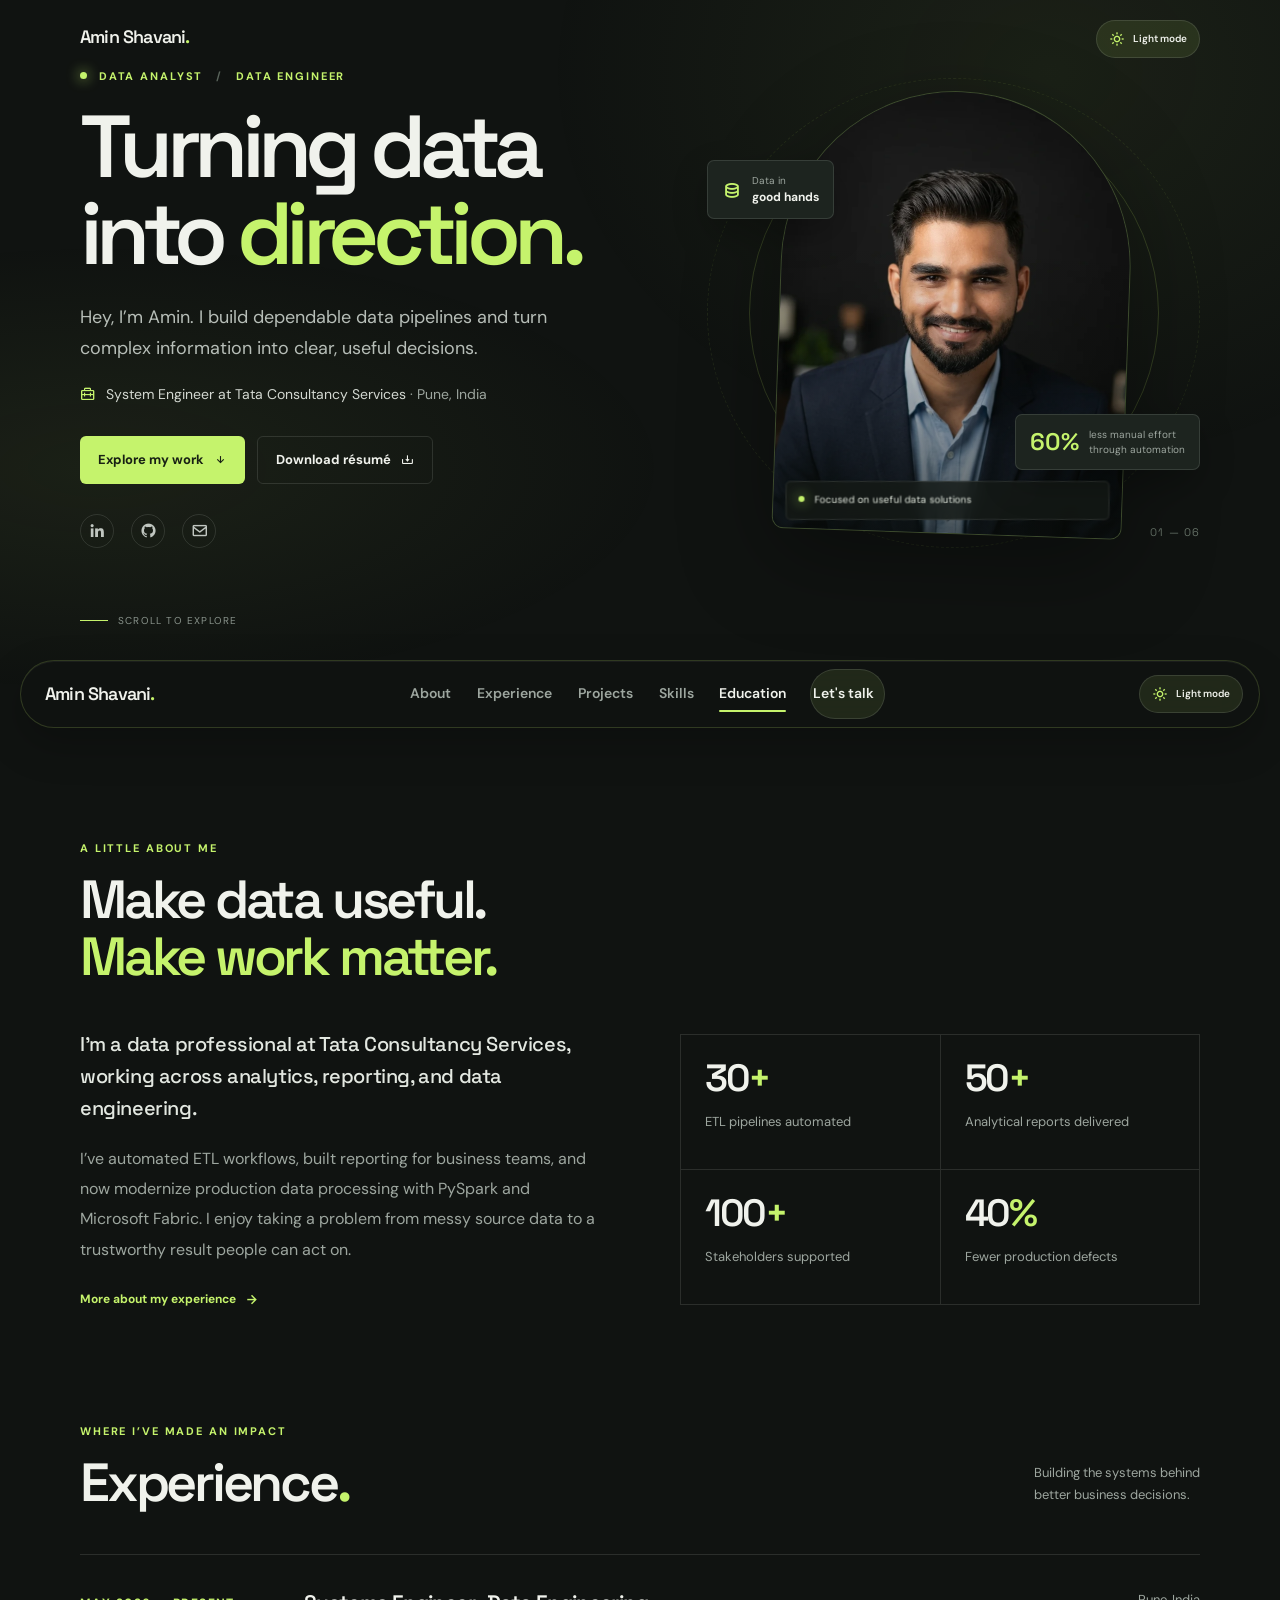
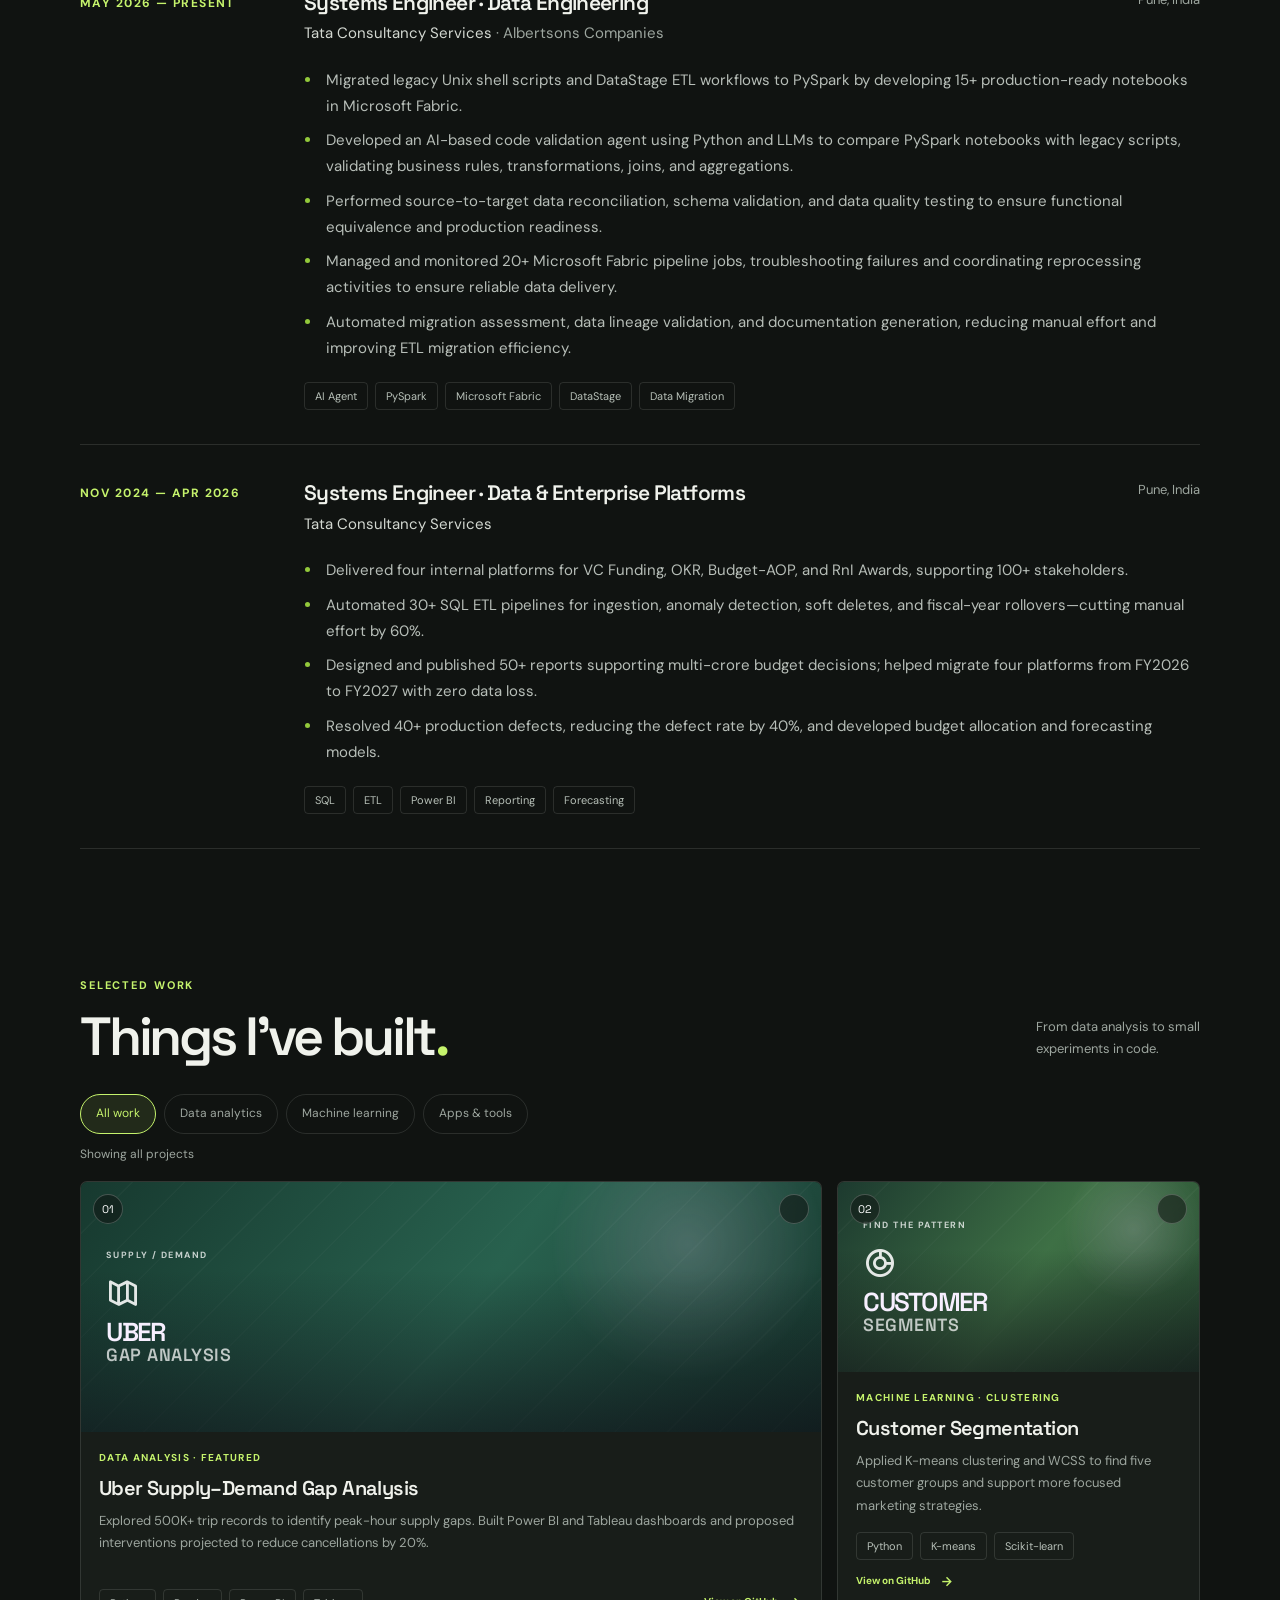
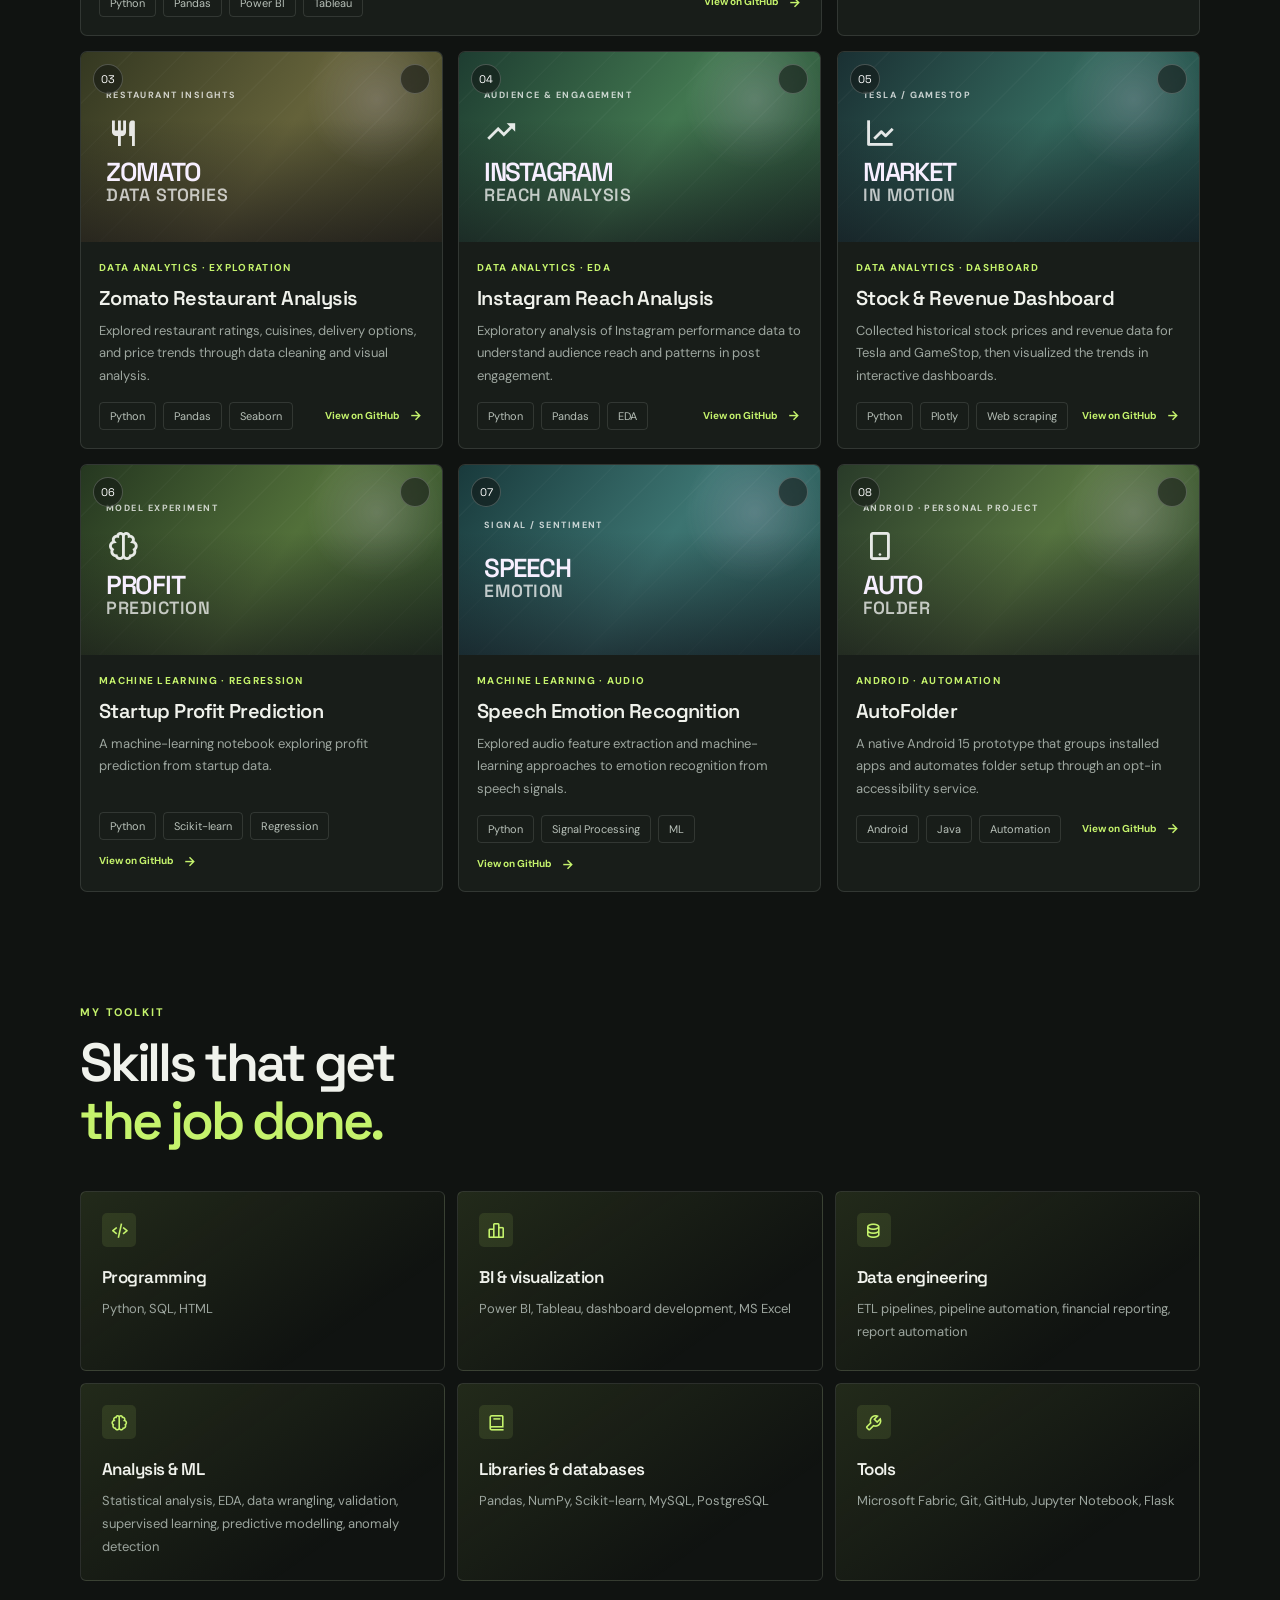
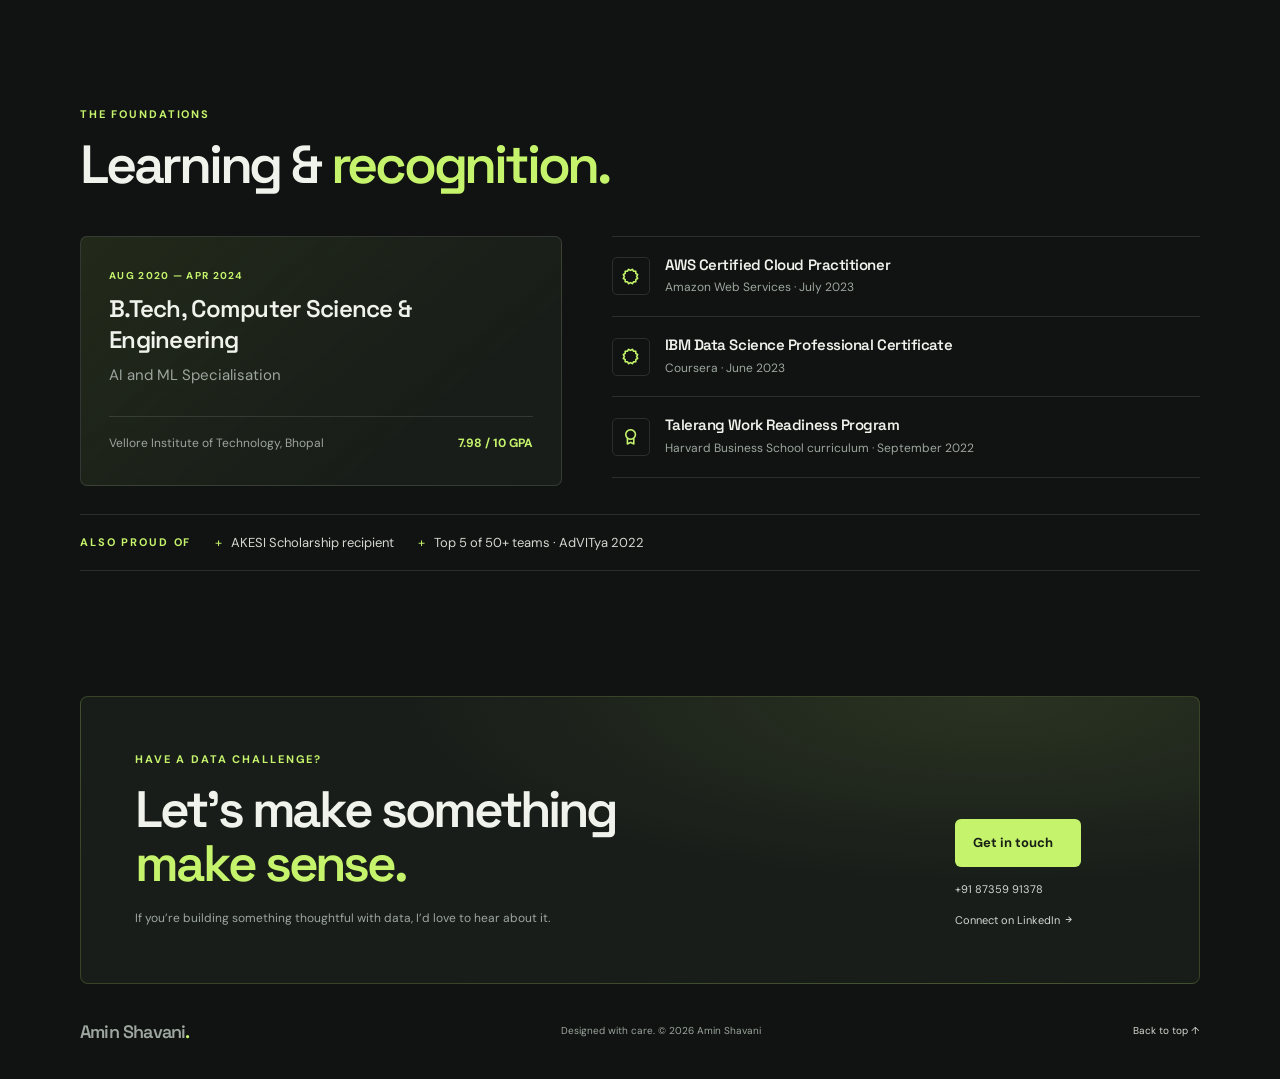
==== commit f92b4efc: "small changes systems -- system" ====
--- a/index.html
+++ b/index.html
@@ -24,7 +24,7 @@
         <p class="eyebrow"><span class="status-dot"></span> DATA ANALYST <span class="eyebrow-divider">/</span> DATA ENGINEER</p>
         <h1 id="hero-title">Turning data<br>into <span>direction.</span></h1>
         <p class="hero-intro">Hey, I’m Amin. I build dependable data pipelines and turn complex information into clear, useful decisions.</p>
-        <p class="hero-role"><i class="bx bx-briefcase-alt-2" aria-hidden="true"></i> Systems Engineer at Tata Consultancy Services <span>· Pune, India</span></p>
+        <p class="hero-role"><i class="bx bx-briefcase-alt-2" aria-hidden="true"></i> System Engineer at Tata Consultancy Services <span>· Pune, India</span></p>
         <div class="hero-actions">
           <a class="button button-primary" href="#projects">Explore my work <i class="bx bx-down-arrow-alt" aria-hidden="true"></i></a>
           <a class="button button-quiet" href="Amin%20Shavani%20Resume%20Final%20Version.pdf" download>Download résumé <i class="bx bx-download" aria-hidden="true"></i></a>
@@ -222,3 +222,4 @@
   <script src="assets/js/portfolio.js"></script>
 </body>
 </html>
+
